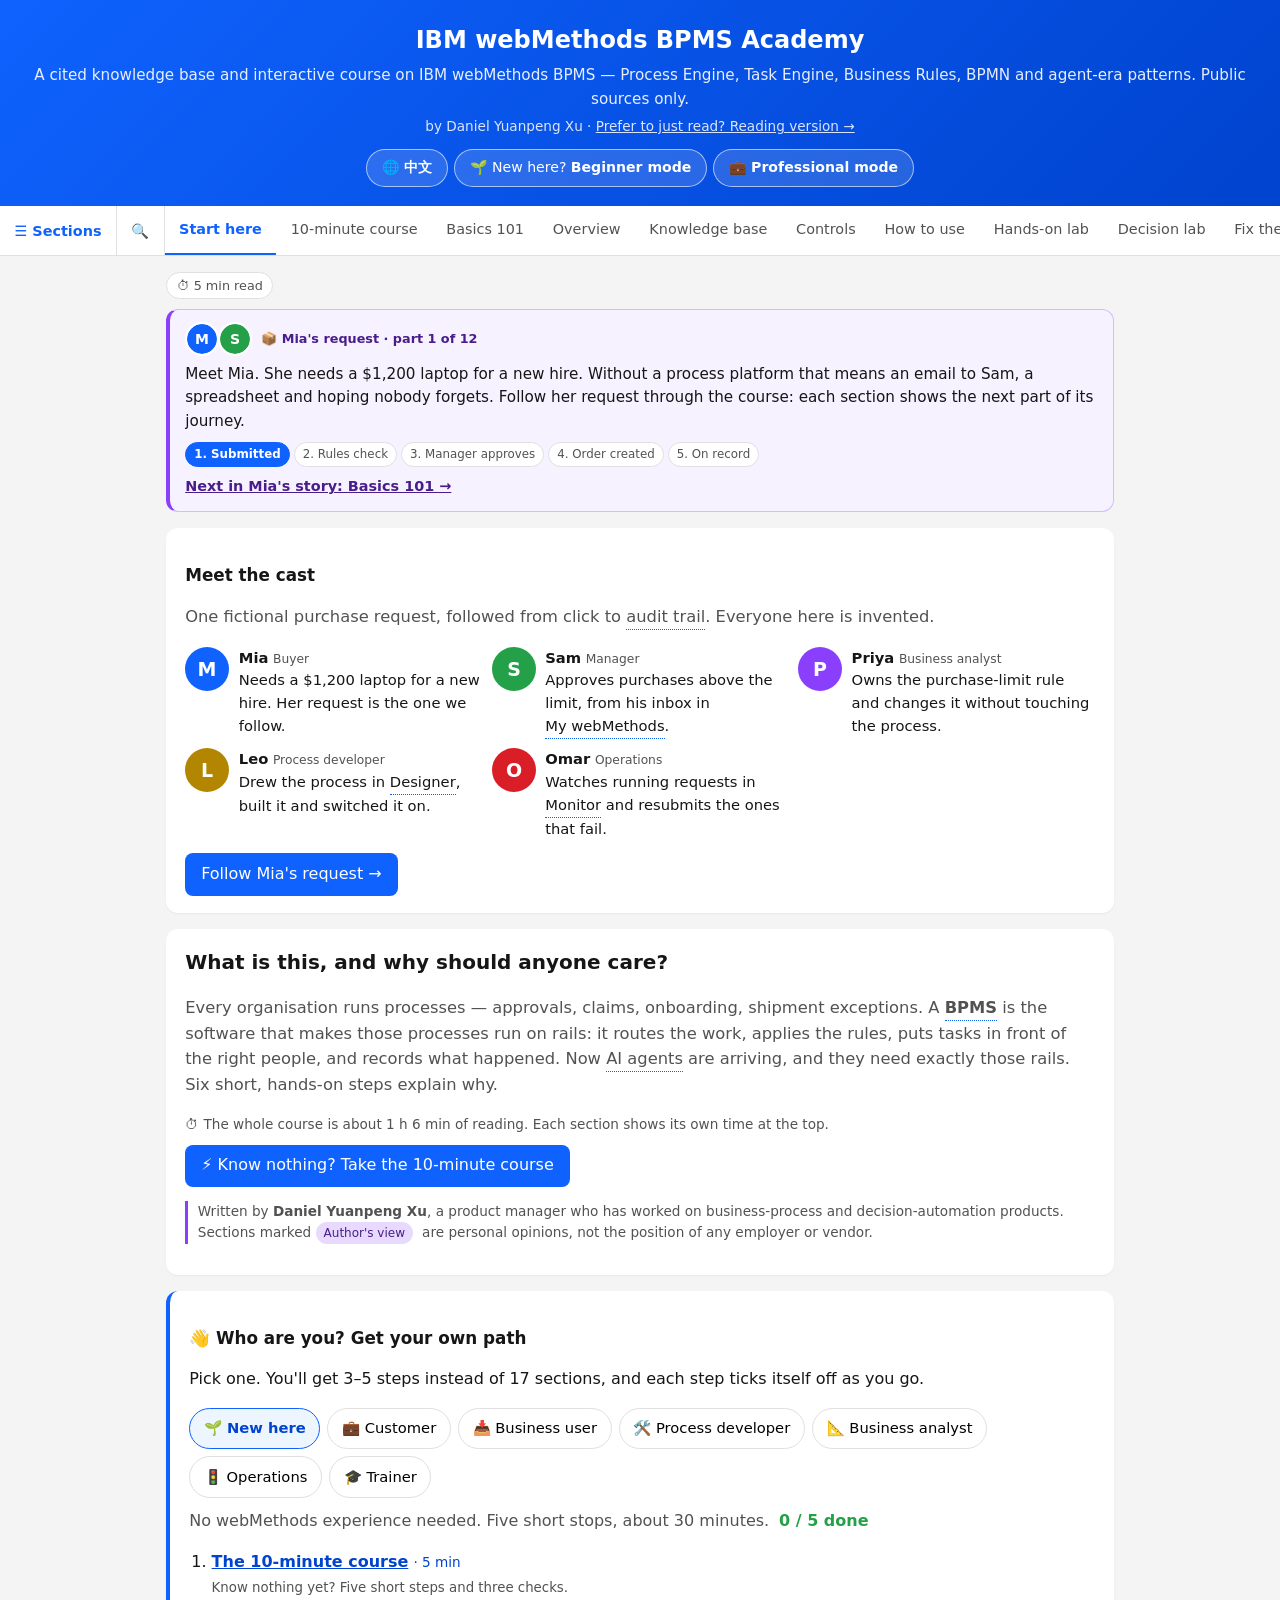
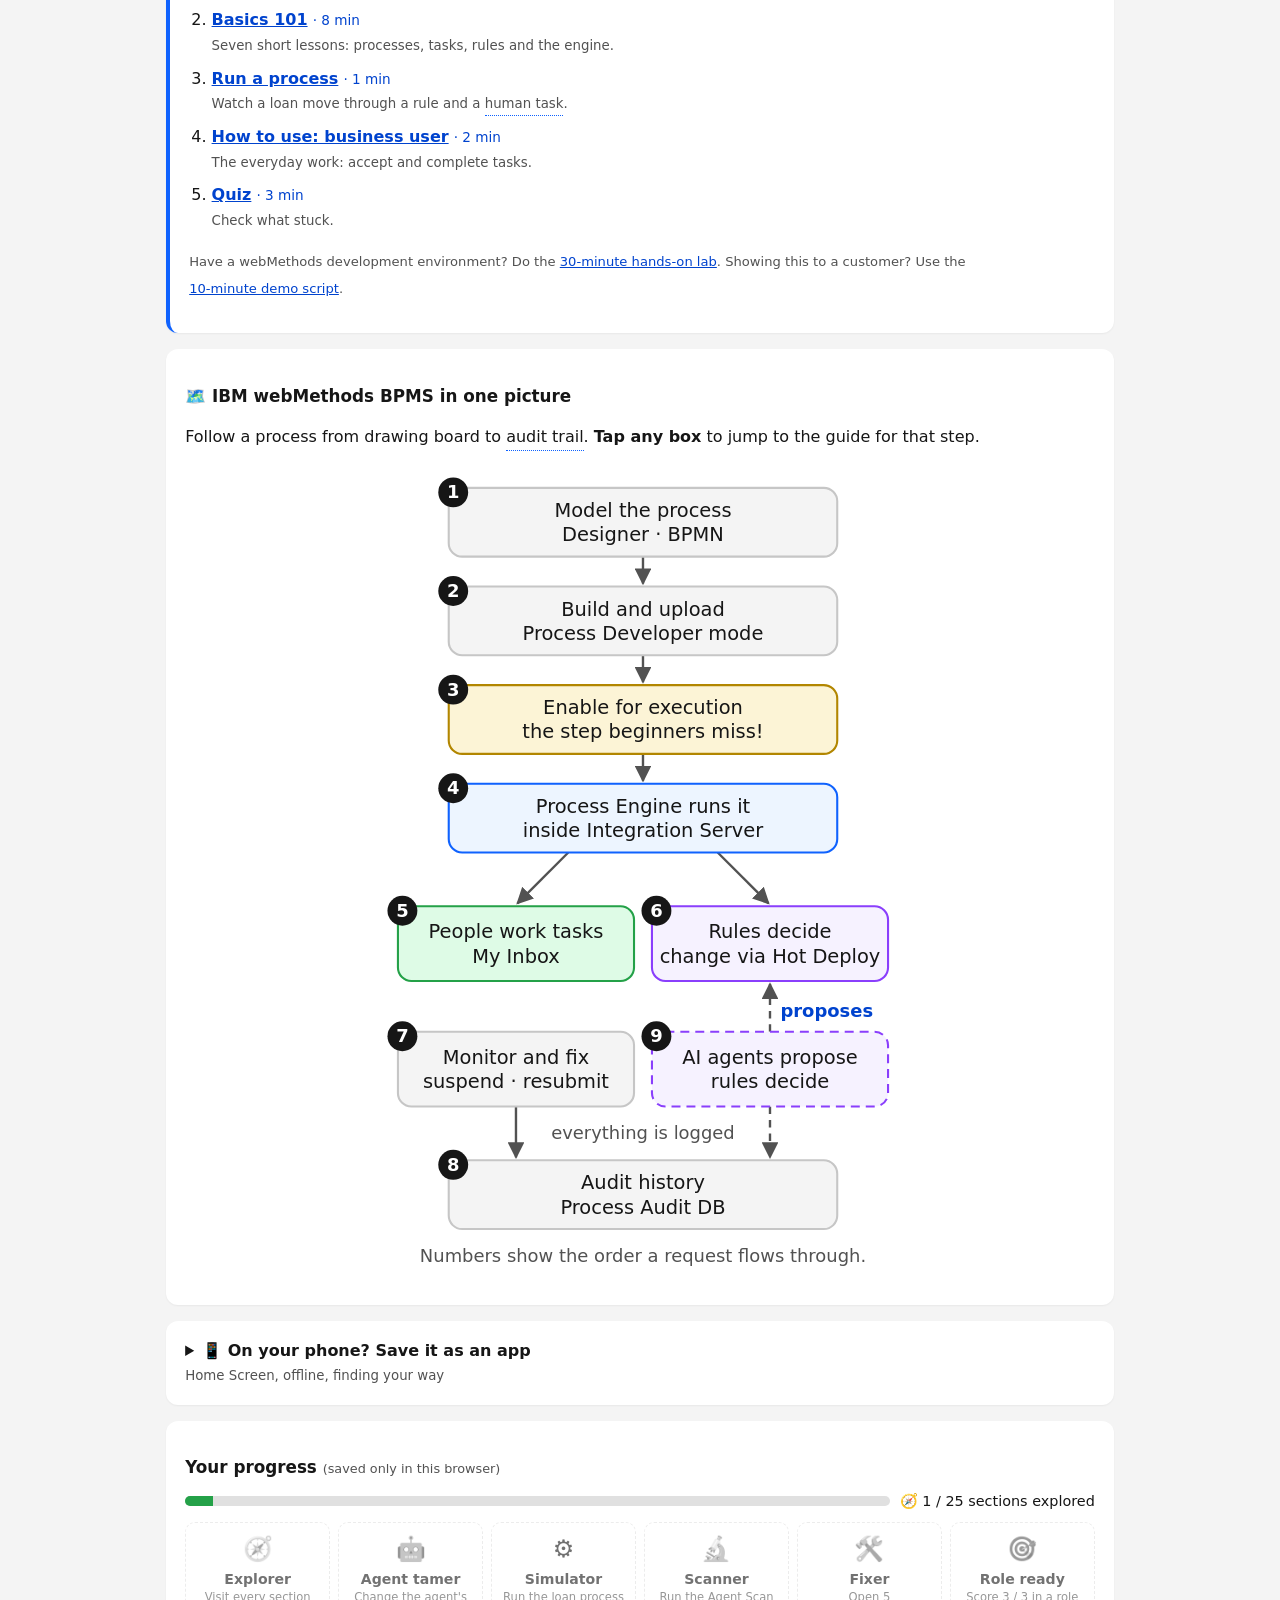
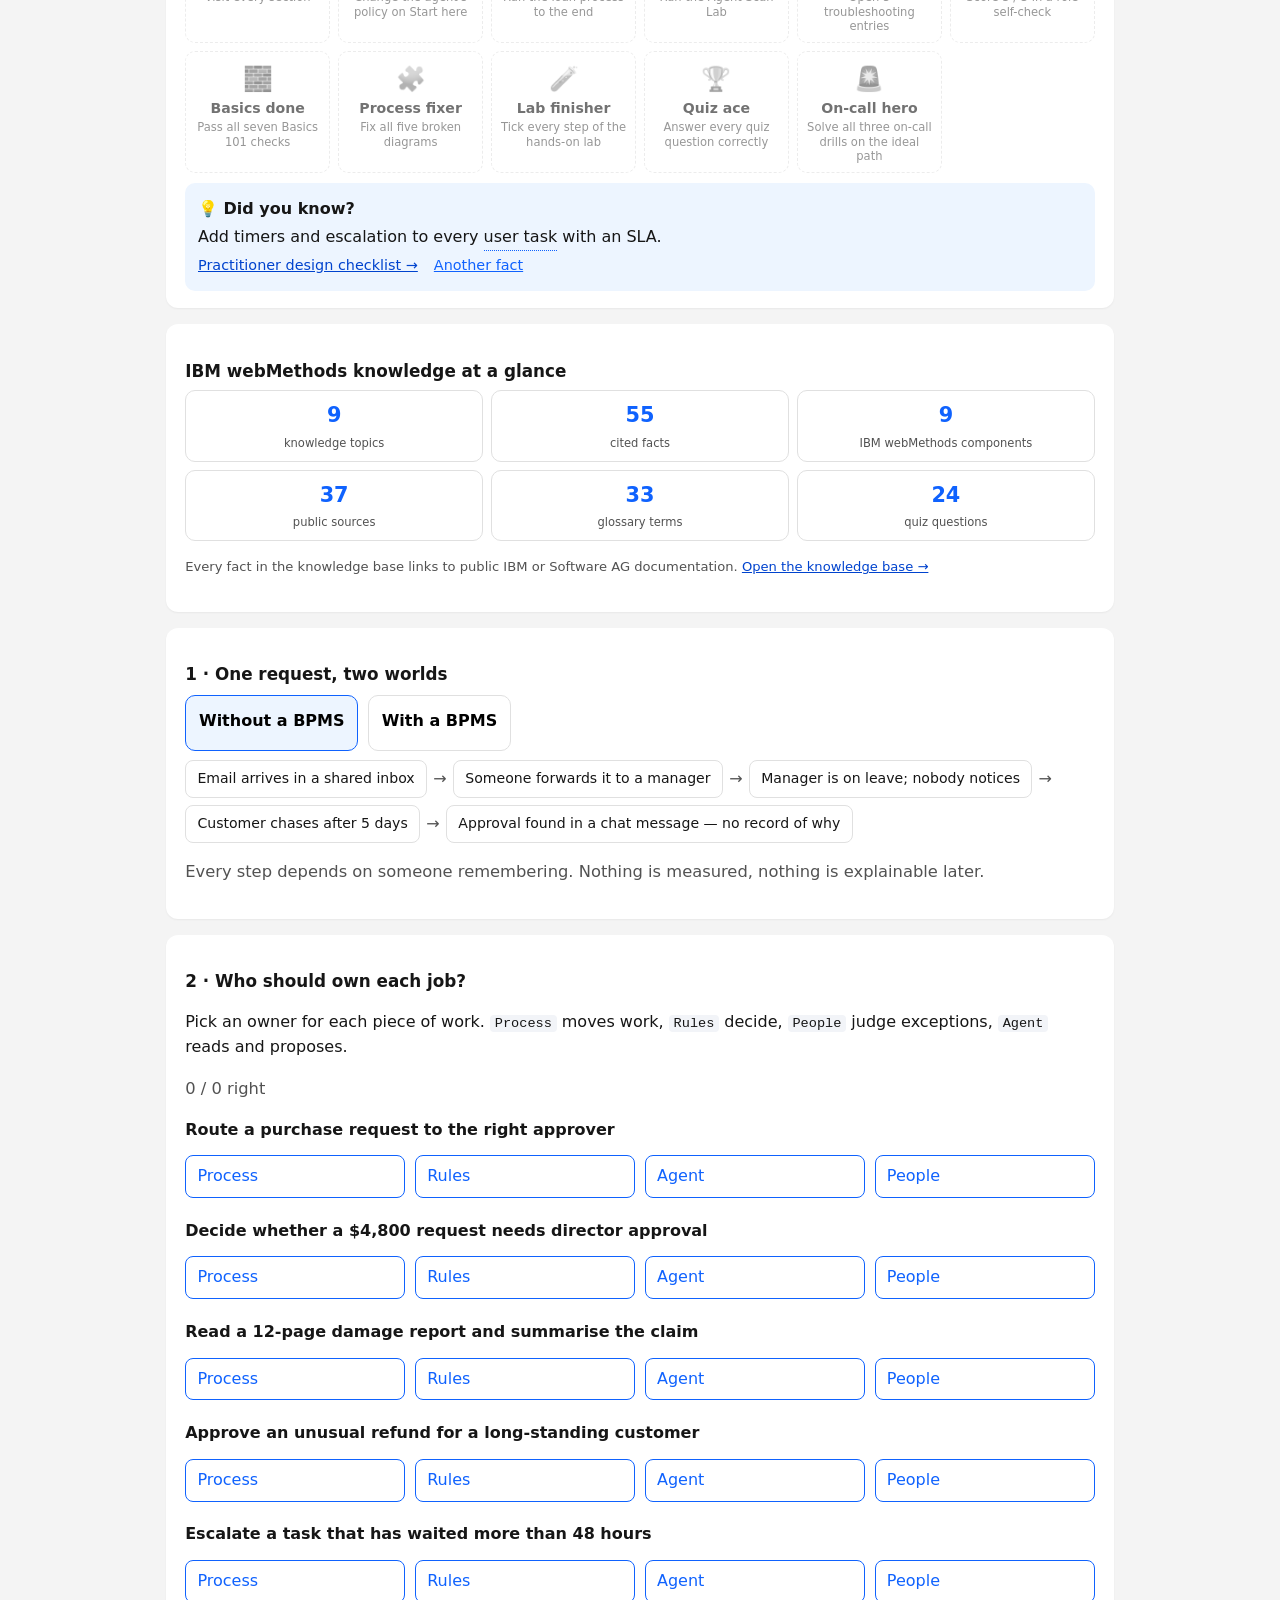
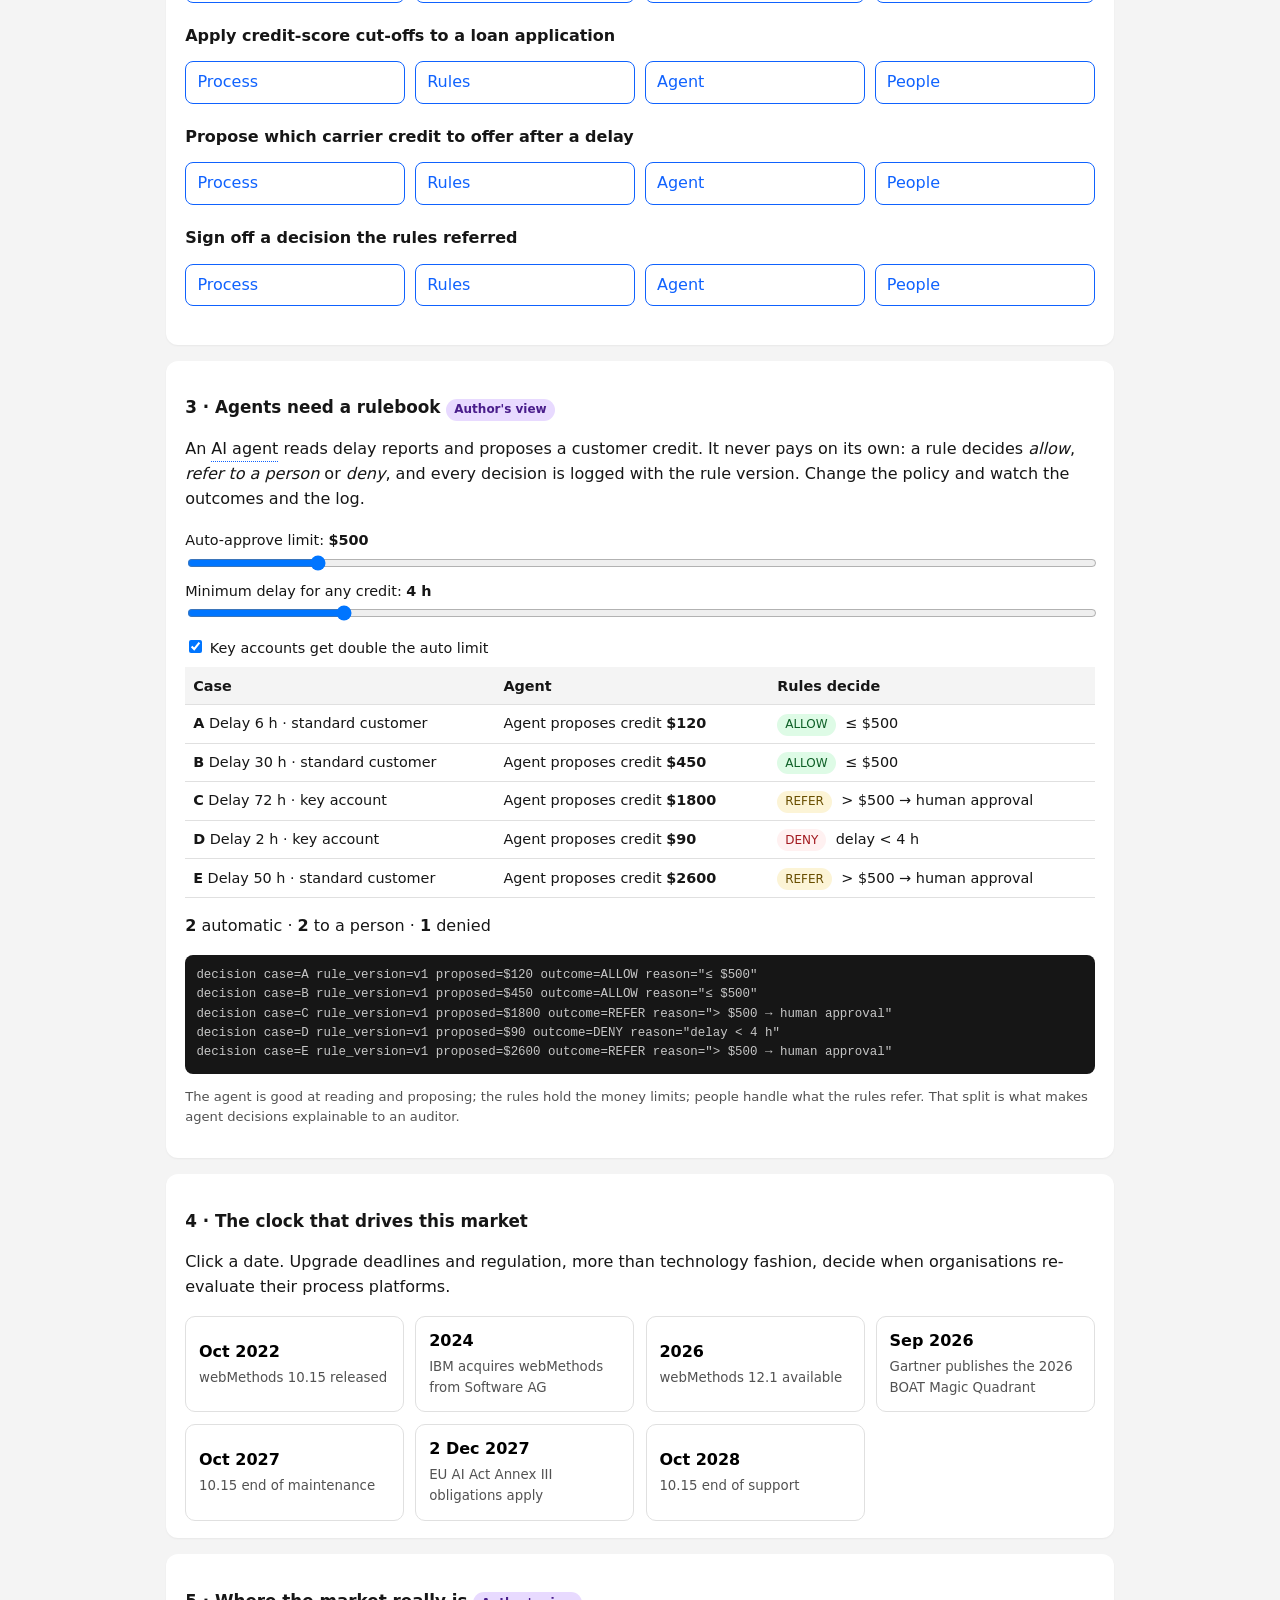
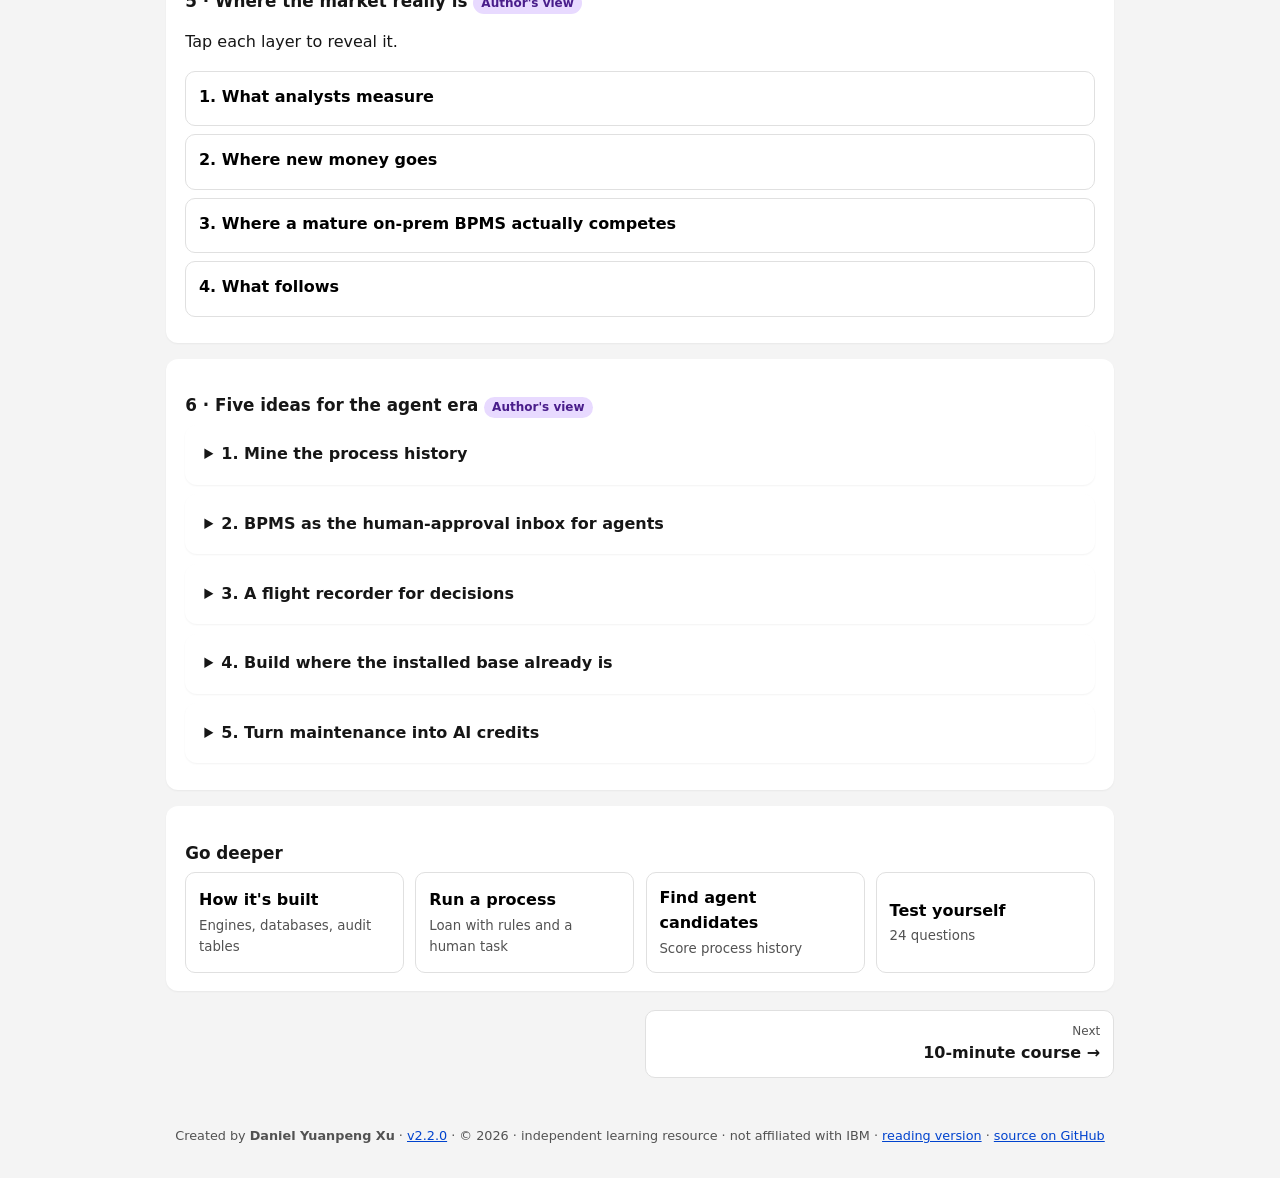
==== index.html @ 6704565c "Add site search in English and Chinese (#77) A search button next to the sections menu (or the / key" ====
<!DOCTYPE html>
<html lang="en">
<head>
<meta charset="UTF-8">
<meta name="viewport" content="width=device-width, initial-scale=1.0, viewport-fit=cover">
<meta name="theme-color" content="#0f62fe">
<link rel="manifest" href="manifest.webmanifest">
<link rel="apple-touch-icon" href="assets/icons/apple-touch-icon.png">
<meta name="apple-mobile-web-app-title" content="BPMS Academy">
<meta name="mobile-web-app-capable" content="yes">
<meta name="apple-mobile-web-app-status-bar-style" content="default">
<title>IBM webMethods BPMS Academy — interactive course</title>
<meta name="author" content="Daniel Yuanpeng Xu">
<meta name="description" content="IBM webMethods BPMS Academy by Daniel Yuanpeng Xu — independent interactive course and cited knowledge base on IBM webMethods BPMS (Process Engine, Task Engine, Business Rules): architecture, BPMN, decision automation patterns, agent-era patterns, and market context from public sources.">
<link rel="icon" href="data:image/svg+xml,%3Csvg xmlns='http://www.w3.org/2000/svg' viewBox='0 0 32 32'%3E%3Crect width='32' height='32' rx='6' fill='%230f62fe'/%3E%3Cpath d='M7 16h6l3-6 3 12 3-6h3' stroke='white' stroke-width='2.5' fill='none'/%3E%3C/svg%3E">
<link rel="stylesheet" href="css/styles.css">
</head>
<body>
<header>
  <h1 data-i18n="h1">IBM webMethods BPMS Academy</h1>
  <p data-i18n="tagline">A cited knowledge base and interactive course on IBM webMethods BPMS — Process Engine, Task Engine, Business Rules, BPMN and agent-era patterns. Public sources only.</p>
  <p style="font-size:.85rem;opacity:.85" data-i18n="byread">by Daniel Yuanpeng Xu · <a href="read.html" style="color:#fff">Prefer to just read? Reading version →</a></p>
</header>
<nav aria-label="Sections">
  <button data-section="start">Start here</button>
  <button data-section="crash">10-minute course</button>
  <button data-section="basics">Basics 101</button>
  <button data-section="overview">Overview</button>
  <button data-section="knowledge">Knowledge base</button>
  <button data-section="controls">Controls</button>
  <button data-section="howto">How to use</button>
  <button data-section="lab">Hands-on lab</button>
  <button data-section="decisions">Decision lab</button>
  <button data-section="puzzles">Fix the diagram</button>
  <button data-section="swipe">Swipe sort</button>
  <button data-section="trouble">Troubleshooting</button>
  <button data-section="drills">On-call drills</button>
  <button data-section="teach">Teach a class</button>
  <button data-section="lifecycle">Lifecycle</button>
  <button data-section="architecture">Architecture</button>
  <button data-section="bpmn">BPMN</button>
  <button data-section="patterns">Patterns</button>
  <button data-section="cases">Cases</button>
  <button data-section="simulator">Simulator</button>
  <button data-section="scan">Agent Scan Lab</button>
  <button data-section="market">Market</button>
  <button data-section="glossary">Glossary</button>
  <button data-section="quiz">Quiz</button>
  <button data-section="review">Review book</button>
</nav>
<main>
  <section id="start" class="section">
    <div class="card">
      <h2 data-i18n="s.h2">What is this, and why should anyone care?</h2>
      <p class="lead" data-i18n="s.lead">Every organisation runs processes — approvals, claims, onboarding, shipment exceptions. A <strong>BPMS</strong> is the software that makes those processes run on rails: it routes the work, applies the rules, puts tasks in front of the right people, and records what happened. Now AI agents are arriving, and they need exactly those rails. Six short, hands-on steps explain why.</p>
      <p class="cc-cta"><a class="btn" href="#crash" data-i18n="s.cta">⚡ Know nothing? Take the 10-minute course</a></p>
      <p class="byline" data-i18n="s.byline">Written by <strong>Daniel Yuanpeng Xu</strong>, a product manager who has worked on business-process and decision-automation products. Sections marked <span class="pill">Author's view</span> are personal opinions, not the position of any employer or vendor.</p>
    </div>

    <div class="card rv-home" id="review-home" hidden></div>

    <div class="card beginner" id="path-card">
      <h3 data-i18n="p.h3">👋 Who are you? Get your own path</h3>
      <p data-i18n="p.p">Pick one. You'll get 3–5 steps instead of 17 sections, and each step ticks itself off as you go.</p>
      <div class="role-chips" id="role-chips" role="radiogroup" aria-label="Choose your role" data-i18n-attr="aria-label:p.aria"></div>
      <p class="path-intro" id="path-intro"></p>
      <ol class="path" id="beginner-path"></ol>
      <p class="sources" data-i18n="p.src">Have a webMethods development environment? Do the <a href="#lab">30-minute hands-on lab</a>. Showing this to a customer? Use the <a href="#howto" data-demo="1">10-minute demo script</a>.</p>
    </div>

    <div class="card" id="map-card">
      <h3 data-i18n="m.h3">🗺️ IBM webMethods BPMS in one picture</h3>
      <p data-i18n="m.p">Follow a process from drawing board to audit trail. <strong>Tap any box</strong> to jump to the guide for that step.</p>
      <div id="bpms-map"></div>
    </div>

    <details class="card phone" id="phone-guide">
      <summary data-i18n="ph.sum"><strong>📱 On your phone? Save it as an app</strong> <small>Home Screen, offline, finding your way</small></summary>
      <div id="phone-guide-body"></div>
      <div class="qr-box"><img src="assets/qr-site.png" alt="QR code linking to xudaniel.github.io/webmethods-bpms-academy" width="132" height="132"><p data-i18n="ph.qr">On a laptop? Scan this with your phone camera to open the academy there.</p></div>
    </details>

    <div class="card">
      <h3 data-i18n="kb.h3">IBM webMethods knowledge at a glance</h3>
      <div class="grid" id="kb-counter"></div>
      <p class="sources" data-i18n="kb.src">Every fact in the knowledge base links to public IBM or Software AG documentation. <a href="#knowledge">Open the knowledge base →</a></p>
    </div>

    <div class="card">
      <h3 data-i18n="e1.h3">1 · One request, two worlds</h3>
      <div class="row" id="ex-toggle"><button class="tile" data-mode="without" data-i18n="e1.wo"><strong>Without a BPMS</strong></button><button class="tile" data-mode="with" data-i18n="e1.w"><strong>With a BPMS</strong></button></div>
      <div id="ex-story"></div>
    </div>

    <div class="card">
      <h3 data-i18n="e2.h3">2 · Who should own each job?</h3>
      <p data-i18n="e2.p">Pick an owner for each piece of work. <span class="mono">Process</span> moves work, <span class="mono">Rules</span> decide, <span class="mono">People</span> judge exceptions, <span class="mono">Agent</span> reads and proposes.</p>
      <p id="ex-sort-score" class="lead" data-i18n="e2.score">0 / 0 right</p>
      <div id="ex-sort"></div>
    </div>

    <div class="card">
      <h3 data-i18n="e3.h3">3 · Agents need a rulebook <span class="pill">Author's view</span></h3>
      <p data-i18n="e3.p">An AI agent reads delay reports and proposes a customer credit. It never pays on its own: a rule decides <em>allow</em>, <em>refer to a person</em> or <em>deny</em>, and every decision is logged with the rule version. Change the policy and watch the outcomes and the log.</p>
      <label><span data-i18n="e3.lim">Auto-approve limit:</span> <strong id="ex-limit-v"></strong><input type="range" id="ex-limit" min="100" max="3000" step="50" value="500"></label>
      <label><span data-i18n="e3.min">Minimum delay for any credit:</span> <strong id="ex-mindelay-v"></strong><input type="range" id="ex-mindelay" min="0" max="24" step="1" value="4"></label>
      <div class="row"><label><input type="checkbox" id="ex-key" checked> <span data-i18n="e3.key">Key accounts get double the auto limit</span></label></div>
      <div id="ex-guard"></div>
      <div class="log" id="ex-guard-log"></div>
      <p class="sources" data-i18n="e3.src">The agent is good at reading and proposing; the rules hold the money limits; people handle what the rules refer. That split is what makes agent decisions explainable to an auditor.</p>
    </div>

    <div class="card">
      <h3 data-i18n="e4.h3">4 · The clock that drives this market</h3>
      <p data-i18n="e4.p">Click a date. Upgrade deadlines and regulation, more than technology fashion, decide when organisations re-evaluate their process platforms.</p>
      <div class="grid" id="ex-timeline"></div><div id="ex-timeline-detail"></div>
    </div>

    <div class="card">
      <h3 data-i18n="e5.h3">5 · Where the market really is <span class="pill">Author's view</span></h3>
      <p data-i18n="e5.p">Tap each layer to reveal it.</p>
      <div id="ex-market"></div>
    </div>

    <div class="card">
      <h3 data-i18n="e6.h3">6 · Five ideas for the agent era <span class="pill">Author's view</span></h3>
      <div id="ex-ideas"></div>
    </div>

    <div class="card">
      <h3 data-i18n="gd.h3">Go deeper</h3>
      <div class="grid">
        <button class="tile" onclick="location.hash='architecture'"><strong data-i18n="gd.a">How it's built</strong><small data-i18n="gd.as">Engines, databases, audit tables</small></button>
        <button class="tile" onclick="location.hash='simulator'"><strong data-i18n="gd.b">Run a process</strong><small data-i18n="gd.bs">Loan with rules and a human task</small></button>
        <button class="tile" onclick="location.hash='scan'"><strong data-i18n="gd.c">Find agent candidates</strong><small data-i18n="gd.cs">Score process history</small></button>
        <button class="tile" onclick="location.hash='quiz'"><strong data-i18n="gd.d">Test yourself</strong><small id="quiz-count-tile">Quiz</small></button>
      </div>
    </div>
  </section>

  <section id="crash" class="section">
    <div class="card">
      <h2 data-i18n="c.h2">10-minute course: IBM webMethods BPMS from zero</h2>
      <p class="lead" data-i18n="c.lead">No experience needed. Five 2-minute steps, one picture each, then three quick questions. Read one, tap <strong>Next</strong>.</p>
      <div class="lab-progress"><div class="bar"><span id="crash-bar"></span></div><span id="crash-left"></span></div>
    </div>
    <div class="card" id="crash-body"></div>
    <div class="cc-nav" id="crash-nav" data-i="0"><button type="button" class="cc-back" data-i18n="c.back">← Back</button><button type="button" class="cc-next btn">Next →</button></div>
  </section>

  <section id="basics" class="section">
    <div class="card">
      <h2 data-i18n="b.h2">Basics 101: the ideas behind every process platform</h2>
      <p class="lead" id="basics-intro"></p>
      <div class="lab-progress"><div class="bar"><span id="basics-bar"></span></div><span id="basics-count"></span> <button class="link" id="basics-reset" type="button" data-i18n="b.reset">Reset</button></div>
    </div>
    <div id="basics-lessons"></div>
    <div class="card" id="basics-done" hidden><h3 data-i18n="b.done">🎉 You know the basics</h3><p data-i18n="b.donep">Next, pick a path: <a href="#lab">build your first process in the hands-on lab</a>, <a href="#decisions">play with a decision table</a>, or <a href="#start">choose your role on Start here</a>.</p></div>
  </section>

  <section id="overview" class="section">
    <div class="card">
      <h2 data-i18n="ov.h2">What is a BPMS?</h2>
      <p class="lead" data-i18n="ov.lead">A Business Process Management Suite turns a process drawn in BPMN into running, observable automation: systems are called automatically, people get tasks in an inbox, decisions come from rules, and every step leaves an audit trail.</p>
      <p data-i18n="ov.p">IBM webMethods BPMS (part of IBM since the 2024 acquisition of webMethods from Software AG) combines <strong>Designer</strong>, the <strong>Process Engine</strong> inside Integration Server, the <strong>Task Engine</strong> on My webMethods Server, <strong>Business Rules</strong>, and <strong>Monitor/Optimize</strong>. It is commonly paired with <strong>IBM ODM</strong> for governed decisions.</p>
    </div>
    <div class="card">
      <h3 data-i18n="ov.glance">IBM webMethods at a glance</h3>
      <p data-i18n="ov.glanceP">BPMS is one part of the IBM webMethods integration family. These are the pieces you meet in a BPMS project.</p>
      <div class="table-wrap"><table id="kb-family"></table></div>
      <p class="sources" id="kb-family-src"></p>
    </div>
    <div class="card">
      <h3 data-i18n="ov.one">The one idea to remember</h3>
      <p data-i18n="ov.oneP"><strong>The process owns orchestration; rules own judgment; people own exceptions.</strong> In the agent era a fourth role appears: <strong>agents propose</strong> — reading documents, drafting actions — while rules and people stay accountable.</p>
    </div>
    <div class="card">
      <h3 data-i18n="ov.how">How to use this site</h3>
      <div class="grid">
        <button class="tile" onclick="location.hash='architecture'" data-i18n="ov.t1"><strong>Learn the parts</strong><small>Architecture, lifecycle, BPMN</small></button>
        <button class="tile" onclick="location.hash='simulator'" data-i18n="ov.t2"><strong>Run a process</strong><small>Step a loan through rules and a human task</small></button>
        <button class="tile" onclick="location.hash='scan'" data-i18n="ov.t3"><strong>Find agent candidates</strong><small>Score process history in the browser</small></button>
        <button class="tile" onclick="location.hash='market'" data-i18n="ov.t4"><strong>See the market</strong><small>Where orchestration spending goes</small></button>
      </div>
    </div>
    <p class="callout" data-i18n="ov.disc">Independent learning resource. Not an official IBM site and not affiliated with or endorsed by IBM. Product names are trademarks of their owners. All facts come from public sources listed under Market and in the README; no customer or internal data is used.</p>
  </section>

  <section id="knowledge" class="section">
    <div class="card">
      <h2 data-i18n="kb.h2">IBM webMethods BPMS knowledge base</h2>
      <p class="lead" data-i18n="kb.lead">What practitioners need to know about how IBM webMethods BPMS actually behaves: releases, the Process Engine and its quality-of-service settings, execution history, the Task Engine, Business Rules, and a design checklist. Every topic cites public documentation.</p>
      <div class="row" id="kb-tabs"></div>
    </div>
    <div id="kb-topics"></div>
  </section>

  <section id="controls" class="section">
    <div class="card"><h2 data-i18n="ct.h2">Controls for regulated industries</h2>
      <p class="lead" data-i18n="ct.lead">What banks and insurers are asked to show, and how IBM webMethods BPMS and Business Rules can provide it: seven common controls, the frameworks that ask for them, and the evidence an auditor would see.</p>
      <p><a class="btn" href="brief.html#banking" data-i18n="ct.b1">Executive brief: banking</a> <a class="btn secondary" href="brief.html#insurance" data-i18n="ct.b2">Executive brief: insurance</a></p>
      <div id="ctl-body"></div></div>
  </section>

  <section id="howto" class="section">
    <div class="card">
      <h2 data-i18n="ht.h2">How to use IBM webMethods BPMS</h2>
      <p class="lead" data-i18n="ht.lead">Step-by-step guides for the people who work with the product every day. Pick your role. Each guide ends with how to check it worked and links to the official documentation.</p>
      <div class="row" id="howto-tabs"></div>
      <p class="sources" data-i18n="ht.src">Menu paths follow public Software AG / IBM documentation; labels can differ slightly by version.</p>
    </div>
    <div id="howto-body"></div>
  </section>

  <section id="lab" class="section">
    <div class="card">
      <h2><span data-i18n="lab.h2">Hands-on lab: </span><span id="lab-title"></span></h2>
      <p class="lead" id="lab-scenario"></p>
      <ol class="lab-flow" id="lab-flow"></ol>
      <div class="lab-progress"><div class="bar"><span id="lab-bar"></span></div><span id="lab-count"></span> <button class="link" id="lab-reset" type="button" data-i18n="lab.reset">Reset</button></div>
      <h3 data-i18n="lab.before">Before you start</h3>
      <ul id="lab-prereqs"></ul>
      <p class="sources" data-i18n="lab.src">Use a development environment, never production. Menu labels follow public Software AG / IBM documentation and can differ slightly by version. Your progress is saved only in this browser.</p>
    </div>
    <div id="lab-stages"></div>
    <div class="card"><h3 data-i18n="lab.stuck">Stuck? Common pitfalls</h3><div class="table-wrap"><table id="lab-pitfalls"></table></div></div>
    <div class="card"><h3 data-i18n="lab.noenv">No environment? Practise here</h3><ul id="lab-practice"></ul><p class="callout"><strong data-i18n="lab.lvl">Level up:</strong> <span id="lab-levelup"></span></p></div>
  </section>

  <section id="decisions" class="section">
    <div class="card"><h2 data-i18n="dl.h2">Decision lab: rules you can change</h2>
      <p class="lead" data-i18n="dl.lead">A rule task asks a question and the rules answer it. Change the thresholds below, test an application, then compare changing a rule with changing the process.</p></div>
    <div class="card" id="decision-table-lab"></div>
    <div class="card" id="agility-compare"></div>
    <div class="card" id="rules-pitfalls"></div>
  </section>

  <section id="puzzles" class="section">
    <div class="card"><h2 data-i18n="pz.h2">Fix the diagram: five broken processes</h2>
      <p class="lead" data-i18n="pz.lead">Each level has one thing wrong. Tap a piece to put it in the dashed slot, press ▶ Run and watch the token. If it gets stuck, you will see why. No installation needed.</p>
      <div class="pz-chips" id="pz-chips" role="group" aria-label="Levels" data-i18n-attr="aria-label:pz.aria"></div>
      <div class="lab-progress"><div class="bar"><span id="pz-bar"></span></div><span id="pz-count"></span> <button class="link" id="pz-reset" type="button" data-i18n="pz.reset">Reset</button></div>
    </div>
    <div id="pz-levels"></div>
  </section>

  <section id="swipe" class="section">
    <div class="card"><h2 data-i18n="sw.h2">Swipe sort: rule, agent or keep human?</h2>
      <p class="lead" data-i18n="sw.lead">Agents propose, rules decide, people handle the edge cases. Judge 20 steps in 60 seconds: swipe left for a rule, right for an agent, up to keep a person on it. Every answer is explained by the thresholds the Agent Scan Lab uses.</p>
      <div id="swipe-game"></div></div>
  </section>
  <section id="trouble" class="section">
    <div class="card">
      <h2 data-i18n="tr.h2">Troubleshooting</h2>
      <p class="lead" data-i18n="tr.lead">Something not working? Find the symptom, check the likely causes, then apply the fix. Every entry links to the official documentation.</p>
      <input type="search" id="tr-search" placeholder="Search symptoms, e.g. 'inbox', 'Hot Deploy', 'resubmit'" aria-label="Search troubleshooting" data-i18n-attr="placeholder:tr.ph;aria-label:tr.aria">
      <div class="row" id="tr-areas"></div>
      <p class="sources" id="tr-count"></p>
    </div>
    <div id="tr-list"></div>
  </section>

  <section id="drills" class="section">
    <div class="card"><h2 data-i18n="dr.h2">On-call drills</h2>
      <p class="lead" data-i18n="dr.lead">Three short incidents with a clock that keeps running. Pick what to check: a good check moves you on, a wrong one costs minutes and tells you why. Each drill ends with a debrief that cites the documentation behind every step.</p>
      <div id="drills-body"></div></div>
  </section>
  <section id="teach" class="section">
    <div class="card">
      <h2 data-i18n="te.h2">Teach a class <span class="pill">Author's view</span></h2>
      <p class="lead" id="teach-title"></p>
      <p id="teach-audience"></p>
      <div class="table-wrap"><table id="teach-agenda"></table></div>
    </div>
    <div class="card"><h3 data-i18n="te.print">Print before the class</h3><ul id="teach-print"></ul></div>
    <div class="card"><h3 data-i18n="te.tips">Facilitator tips</h3><ul id="teach-tips"></ul></div>
  </section>

  <section id="lifecycle" class="section">
    <div class="card"><h2 data-i18n="lc.h2">Process lifecycle</h2><p data-i18n="lc.p">Click a stage.</p><div class="grid" id="lifecycle-steps"></div><div id="lifecycle-detail"></div></div>
    <div class="card"><h3 data-i18n="lc.rel">Release lifecycle you should know</h3><div class="table-wrap"><table id="dates"></table></div>
      <p class="sources" data-i18n="lc.src">Upgrade deadlines are when customers re-evaluate platforms. Source: IBM webMethods support lifecycle page.</p></div>
  </section>

  <section id="architecture" class="section">
    <div class="card"><h2 data-i18n="ar.h2">Architecture</h2><p data-i18n="ar.p">Click a component.</p><div class="grid" id="arch-grid"></div><div id="arch-detail"></div></div>
    <div class="card"><h3 data-i18n="ar.tables">Process Audit tables (where history lives)</h3><div class="table-wrap"><table><tr><th data-i18n="ar.table">Table</th><th data-i18n="ar.holds">What it holds</th></tr><tbody id="audit-tables"></tbody></table></div>
      <p class="sources" data-i18n="ar.src">What gets written depends on the logging level set per process. Human-task history in 10.15 comes from the Task Engine audit, not these tables, unless task logging is switched on.</p></div>
  </section>

  <section id="bpmn" class="section"><div class="card"><h2 data-i18n="bp.h2">BPMN essentials</h2><div id="bpmn-groups"></div></div></section>

  <section id="patterns" class="section">
    <div class="card"><h2 data-i18n="pa.h2">Patterns</h2>
      <div class="row"><label for="pattern-filter" data-i18n="pa.show">Show</label>
        <select id="pattern-filter"><option value="all" data-i18n="pa.all">All patterns</option><option value="classic" data-i18n="pa.classic">Classic</option><option value="agent era" data-i18n="pa.agent">Agent era</option></select></div></div>
    <div id="pattern-list"></div>
  </section>

  <section id="cases" class="section"><div class="card"><h2 data-i18n="ca.h2">Worked cases</h2><p data-i18n="ca.p">Each case shows the flow and the design lesson.</p></div><div id="case-list"></div></section>

  <section id="simulator" class="section">
    <div class="card"><h2 data-i18n="si.h2">Loan process simulator</h2>
      <p data-i18n="si.p">Set the application, start an instance and step through it. The rule task decides <em>approve</em>, <em>decline</em> or <em>refer</em>; only referrals go to a person. The log shows the kind of rows the Process Audit database would hold.</p>
      <div class="row">
        <label><span data-i18n="si.amt">Loan amount</span> <input type="number" id="sim-amount" value="40000" min="1000" step="1000"></label>
        <label><span data-i18n="si.score">Credit score</span> <input type="number" id="sim-score" value="690" min="300" max="850"></label>
        <label><span data-i18n="si.inc">Annual income</span> <input type="number" id="sim-income" value="90000" min="1000" step="1000"></label>
      </div>
      <div class="row"><button class="btn" id="sim-start" data-i18n="si.start">Start instance</button><button class="btn secondary" id="sim-next" disabled data-i18n="si.next">Next step</button></div>
      <div class="steps" id="sim-steps"></div>
      <div class="row" id="sim-human" style="display:none"><strong data-i18n="si.task">Underwriter task in inbox:</strong>
        <button class="btn" data-v="APPROVE" data-i18n="si.ap">Approve</button><button class="btn secondary" data-v="DECLINE" data-i18n="si.de">Decline</button></div>
      <div class="log" id="sim-log"></div>
      <p class="sources" data-i18n="si.src">Rules used: score &lt; 580 → decline; score ≥ 720 and loan/income ≤ 35% → approve; otherwise refer. Illustrative only.</p>
    </div>
  </section>

  <section id="scan" class="section">
    <div class="card"><h2 data-i18n="sc.h2">Agent Scan Lab</h2>
      <p data-i18n="sc.p">Years of BPMS history show where people approve almost everything, wait long, or repeat the same decision. This lab scores each step and classifies it as an <strong>ODM rule candidate</strong>, an <strong>agent candidate</strong>, <strong>keep human</strong> or an <strong>integration fix</strong>. Everything runs in your browser; nothing is uploaded.</p>
      <div class="row"><button class="btn" id="scan-sample" data-i18n="sc.run">Run on synthetic logistics data</button>
        <label class="btn secondary" for="scan-file" data-i18n="sc.load">Load your CSV…</label><input type="file" id="scan-file" accept=".csv" style="display:none"></div>
      <details><summary data-i18n="sc.fmt">CSV format</summary>
        <p data-i18n="sc.fmt1">One row per completed step instance: <code>process, step, step_type, start_ts, end_ts, wait_min, work_min, outcome, input_key, loop_count, error</code>. <code>step_type</code> is <code>user_task</code>, <code>service</code> or <code>gateway</code>. <code>input_key</code> is a hash of the business fields that drive the decision. Typical sources: <code>PRA_PROCESS_STEP</code> and <code>PRA_STEP_LOGGED_FIELD</code> for steps, the Task Engine audit for user tasks. Use anonymised exports only.</p>
        <p data-i18n="sc.fmt2">Rules: determinism ≥ 80% → rule candidate; ≥ 90% one outcome and ≤ 15 min work → agent (rubber-stamp); wait ≥ 24 h and ≥ 70% one outcome → agent (triage + human approve); service error ≥ 5% → integration fix.</p>
      </details>
      <div id="scan-out"></div>
      <p class="sources" data-i18n="sc.src">Synthetic data is generated to contain these patterns, so the sample result only shows how the method works.</p>
    </div>
  </section>

  <section id="market" class="section">
    <div class="card"><h2 data-i18n="mk.h2">Where the market is going</h2>
      <h3 data-i18n="mk.dis">Analyst sizes disagree</h3>
      <div class="table-wrap"><table><tr><th data-i18n="mk.firm">Firm</th><th data-i18n="mk.size">BPM market</th><th data-i18n="mk.out">Outlook</th></tr><tbody id="market-sizing"></tbody></table></div>
      <h3 data-i18n="mk.sig">Signals (2026)</h3><ul id="market-signals"></ul>
      <h3 data-i18n="mk.take">Takeaways</h3><ul id="market-takeaways"></ul>
    </div>
    <div class="card"><h3 data-i18n="mk.src">Sources</h3><ol class="sources" id="source-list"></ol></div>
  </section>

  <section id="glossary" class="section">
    <div class="card"><h2 data-i18n="gl.h2">Glossary</h2><input type="text" id="glossary-search" placeholder="Search terms…" data-i18n-attr="placeholder:gl.ph" style="width:100%;margin-bottom:.6rem">
      <div class="table-wrap"><table id="glossary-list"></table></div></div>
  </section>

  <section id="quiz" class="section">
    <div class="card"><h2 data-i18n="qz.h2">Knowledge check</h2><p id="quiz-score" data-i18n="qz.score">Score: 0 / 0</p><div id="quiz-list"></div></div>
  </section>
  <section id="review" class="section">
    <div class="card"><h2 data-i18n="rv.h2">📒 Review book</h2>
      <p data-i18n="rv.p">Every question you got wrong on this site comes back here: after 1 day, then after 3 days. Answer it right twice and it leaves the book. Missed again? It gets one more check after 7 days. Saved only in this browser.</p>
      <div id="review-body"></div></div>
  </section>
</main>
<footer><span data-i18n="f.by">Created by</span> <strong>Daniel Yuanpeng Xu</strong> · <a href="https://github.com/Xudaniel/webmethods-bpms-academy/releases/tag/v2.2.0" id="version">v2.2.0</a> · © 2026 · <span data-i18n="f.ind">independent learning resource · not affiliated with IBM</span> · <a href="read.html" data-i18n="f.read">reading version</a> · <a href="https://github.com/Xudaniel/webmethods-bpms-academy" data-i18n="f.src">source on GitHub</a></footer>
<script src="js/i18n.js"></script>
<script src="js/zh/core.js"></script>
<script src="js/zh/beginner.js"></script>
<script src="js/zh/guides.js"></script>
<script src="js/zh/explore.js"></script>
<script src="js/zh/labs.js"></script>
<script>I18N.page();</script>
<script src="js/content.js"></script>
<script src="js/knowledge.js"></script>
<script src="js/howto.js"></script>
<script src="js/lab.js"></script>
<script src="js/support.js"></script>
<script src="js/explainer.js"></script>
<script src="js/explainer-app.js"></script>
<script src="js/basics.js"></script>
<script src="js/crash.js"></script>
<script src="js/controls.js"></script>
<script src="js/app.js"></script>
<script src="js/decision-lab.js"></script>
<script src="js/mobile.js"></script>
<script src="js/diagrams.js"></script>
<script src="js/puzzles.js"></script>
<script src="js/swipe.js"></script>
<script src="js/timemachine.js"></script>
<script src="js/drills.js"></script>
<script src="js/review.js"></script>
<script src="js/search.js"></script>
<script src="js/fun.js"></script>
<script src="js/path.js"></script>
<script src="js/story.js"></script>
<script src="js/words.js"></script>
<script src="js/pro.js"></script>
</body>
</html>
---- css/styles.css ----
:root {
  --primary: #0f62fe; --primary-dark: #0043ce; --primary-light: #edf5ff;
  --bg: #f4f4f4; --card: #ffffff; --text: #161616; --muted: #525252;
  --border: #e0e0e0; --success: #24a148; --warn: #f1c21b; --danger: #da1e28; --accent: #8a3ffc;
  --radius: 12px;
}
* { box-sizing: border-box; }
body { font-family: "IBM Plex Sans", system-ui, -apple-system, "Segoe UI", sans-serif; margin: 0; background: var(--bg); color: var(--text); line-height: 1.55; }
a { color: var(--primary-dark); }
header { background: linear-gradient(135deg, #0f62fe, #0043ce); color: #fff; padding: 1.4rem 1rem 1.2rem; text-align: center; }
header h1 { margin: 0; font-size: 1.5rem; }
header p { margin: .3rem 0 0; opacity: .9; font-size: .95rem; }
nav { background: #fff; display: flex; overflow-x: auto; position: sticky; top: 0; z-index: 5; border-bottom: 1px solid var(--border); scrollbar-width: thin; }
nav button { flex: 0 0 auto; padding: .75rem .9rem; border: none; background: none; font: inherit; font-size: .9rem; color: var(--muted); cursor: pointer; border-bottom: 3px solid transparent; }
nav button.active { color: var(--primary); border-bottom-color: var(--primary); font-weight: 600; }
main { padding: 1rem; max-width: 980px; margin: 0 auto; }
.section { display: none; }
.section.active { display: block; }
.card { background: var(--card); border-radius: var(--radius); padding: 1.1rem 1.2rem; margin-bottom: 1rem; box-shadow: 0 1px 2px rgba(0,0,0,.05); }
.card h2 { margin-top: 0; font-size: 1.25rem; }
.card h3 { font-size: 1.05rem; margin: 1rem 0 .4rem; }
.lead { font-size: 1.02rem; color: var(--muted); }
.grid { display: grid; gap: .7rem; grid-template-columns: repeat(auto-fill, minmax(210px, 1fr)); }
.tile { border: 1px solid var(--border); border-radius: 10px; padding: .8rem; background: #fff; cursor: pointer; text-align: left; font: inherit; }
.tile:hover, .tile.selected { border-color: var(--primary); background: var(--primary-light); }
.tile strong { display: block; margin-bottom: .2rem; }
.tile small { color: var(--muted); }
.detail { margin-top: .8rem; padding: .9rem; border-left: 4px solid var(--primary); background: var(--primary-light); border-radius: 0 10px 10px 0; }
.pill { display: inline-block; font-size: .75rem; padding: .1rem .5rem; border-radius: 999px; background: #e8daff; color: #491d8b; margin-right: .3rem; }
.pill.green { background: #defbe6; color: #0e6027; }
.pill.yellow { background: #fcf4d6; color: #684e00; }
.pill.red { background: #fff1f1; color: #a2191f; }
table { width: 100%; border-collapse: collapse; font-size: .9rem; }
th, td { text-align: left; padding: .45rem .5rem; border-bottom: 1px solid var(--border); vertical-align: top; }
th { background: #f4f4f4; }
.table-wrap { overflow-x: auto; }
code, .mono { font-family: "IBM Plex Mono", ui-monospace, monospace; font-size: .85rem; background: #f2f4f8; padding: .05rem .3rem; border-radius: 4px; }
.steps { display: flex; flex-wrap: wrap; gap: .4rem; align-items: center; margin: .6rem 0; }
.step { padding: .45rem .7rem; border-radius: 8px; border: 1px solid var(--border); background: #fff; font-size: .88rem; }
.step.done { background: #defbe6; border-color: var(--success); }
.step.current { background: var(--primary-light); border-color: var(--primary); font-weight: 600; }
.arrow { color: var(--muted); }
.btn { background: var(--primary); color: #fff; border: none; border-radius: 8px; padding: .55rem 1rem; font: inherit; cursor: pointer; }
.btn.secondary { background: #fff; color: var(--primary); border: 1px solid var(--primary); }
.btn:disabled { opacity: .5; cursor: default; }
.row { display: flex; gap: .6rem; flex-wrap: wrap; align-items: center; margin: .5rem 0; }
label { font-size: .9rem; }
input[type=number], input[type=text], select { font: inherit; padding: .35rem .5rem; border: 1px solid var(--border); border-radius: 6px; }
.log { background: #161616; color: #c6c6c6; font-family: "IBM Plex Mono", ui-monospace, monospace; font-size: .78rem; padding: .7rem; border-radius: 8px; max-height: 240px; overflow: auto; white-space: pre; }
.callout { padding: .7rem .9rem; border-radius: 8px; background: #fcf4d6; border-left: 4px solid var(--warn); font-size: .9rem; }
.quiz-q { margin-bottom: 1rem; }
.quiz-q button { display: block; width: 100%; text-align: left; margin: .3rem 0; padding: .5rem .7rem; border: 1px solid var(--border); border-radius: 8px; background: #fff; font: inherit; cursor: pointer; }
.quiz-q button.correct { background: #defbe6; border-color: var(--success); }
.quiz-q button.wrong { background: #fff1f1; border-color: var(--danger); }
.explain { font-size: .88rem; color: var(--muted); margin-top: .3rem; }
.sources { font-size: .82rem; color: var(--muted); }
.sources li { margin-bottom: .2rem; }
.ex-hide { display: none; }
.tile small:not(.ex-hide) { display: block; }
input[type=range] { width: 100%; }
.byline { font-size: .85rem; color: var(--muted); border-left: 3px solid var(--accent); padding-left: .6rem; }
footer { text-align: center; font-size: .8rem; color: var(--muted); padding: 1.5rem 1rem 2rem; }
@media (max-width: 600px) { header h1 { font-size: 1.25rem; } main { padding: .7rem; } .card { padding: .9rem; } }

/* knowledge base */
.kb-stat { cursor: default; text-align: center; }
.kb-stat strong { display: block; font-size: 1.6rem; color: #0f62fe; }
.kb-facts { padding-left: 1.2rem; }
.kb-facts li { margin: .35rem 0; }
.kb-topic { scroll-margin-top: 4rem; }
#kb-counter { grid-template-columns: repeat(3, 1fr); gap: .5rem; }
#kb-counter .kb-stat { padding: .5rem .3rem; }
#kb-counter .kb-stat strong { font-size: 1.3rem; }
#kb-counter .kb-stat small { font-size: .72rem; }

/* how to use */
.beginner { border-left: 4px solid #0f62fe; }
.path li, .howto-steps > li { margin: .6rem 0; }
.howto-steps { padding-left: 1.3rem; }
.howto-steps p { margin: .25rem 0; }
.where { font-family: ui-monospace, Menlo, Consolas, monospace; font-size: .8rem; background: #f2f4f8; border-radius: 4px; padding: .2rem .45rem; display: inline-block; margin: .2rem 0; }
.done input { margin-right: .3rem; }
.done input:checked + strong { text-decoration: line-through; opacity: .6; }
.callout.ok { background: #defbe6; border-color: #24a148; }

/* hands-on lab */
.lab-flow { padding-left: 1.3rem; }
.lab-flow li { margin: .2rem 0; }
.lab-progress { display: flex; align-items: center; gap: .6rem; flex-wrap: wrap; font-size: .9rem; margin: .6rem 0; }
.lab-progress .bar { flex: 1 1 160px; height: 10px; background: #e0e0e0; border-radius: 999px; overflow: hidden; }
.lab-progress .bar span { display: block; height: 100%; width: 0; background: #24a148; transition: width .2s; }
button.link { background: none; border: 0; color: #0f62fe; text-decoration: underline; cursor: pointer; padding: 0; font: inherit; }
.done input:checked + span { text-decoration: line-through; opacity: .6; }

/* knowledge diagrams */
.kb-fig { margin: .6rem 0; }
.kb-fig img { max-width: 100%; height: auto; border: 1px solid var(--border); border-radius: 8px; }

/* troubleshooting, cheat sheets */
#tr-search { width: 100%; padding: .6rem .7rem; border: 1px solid var(--border); border-radius: 8px; font: inherit; margin: .4rem 0; box-sizing: border-box; }
.trouble h3 { margin-top: .4rem; }
table.cheat td { vertical-align: top; padding: .35rem .3rem; }
@media print {
  body.print-cheat header, body.print-cheat nav, body.print-cheat footer { display: none !important; }
  body.print-cheat main > section:not(#howto) { display: none !important; }
  body.print-cheat #howto { display: block !important; }
  body.print-cheat #howto > *:not(#howto-body), body.print-cheat #howto-body > *:not(.cheat-sheet) { display: none !important; }
  body.print-cheat .print-cheat-btn { display: none !important; }
  body.print-cheat .cheat-sheet { box-shadow: none; border: 1px solid #999; }
}

/* ---------- mobile experience (#25) ---------- */
html { -webkit-text-size-adjust: 100%; text-size-adjust: 100%; }
body { padding-left: env(safe-area-inset-left); padding-right: env(safe-area-inset-right); }
@media (prefers-reduced-motion: no-preference) { html { scroll-behavior: smooth; } }
.section { scroll-margin-top: 3.5rem; }
/* tab bar: menu button stays at the left, edge fade shows that the bar scrolls */
nav .menu-btn { position: sticky; left: 0; z-index: 1; flex: 0 0 auto; background: #fff; border: none; border-right: 1px solid var(--border); padding: .75rem .9rem; font: inherit; font-size: .9rem; font-weight: 600; color: var(--primary); cursor: pointer; }
@media (max-width: 700px) {
  /* scroll shadow on the right edge shows that the tab bar scrolls (opaque, unlike a mask) */
  nav { background:
      linear-gradient(to left, #fff 30%, rgba(255,255,255,0)) right center / 40px 100% no-repeat local,
      radial-gradient(farthest-side at 100% 50%, rgba(0,0,0,.18), rgba(0,0,0,0)) right center / 14px 100% no-repeat scroll,
      #fff; }
  footer { padding-bottom: calc(4.5rem + env(safe-area-inset-bottom)); }
  header { padding: 1rem .9rem .9rem; }
  header h1 { font-size: 1.25rem; }
  header p:not(:last-child) { display: none; }
  main { padding: .75rem; }
  .card { padding: 1rem; }
}
/* sections menu */
.menu-sheet { position: fixed; inset: 0; z-index: 50; background: rgba(22,22,22,.45); display: flex; justify-content: center; align-items: flex-end; }
.menu-sheet[hidden] { display: none; }
.menu-panel { background: #fff; width: 100%; max-width: 640px; max-height: 88vh; overflow-y: auto; border-radius: 16px 16px 0 0; padding: .8rem 1rem calc(1rem + env(safe-area-inset-bottom)); }
.menu-head { display: flex; justify-content: space-between; align-items: center; position: sticky; top: 0; background: #fff; padding: .3rem 0 .5rem; }
.menu-head button { border: none; background: var(--bg); border-radius: 999px; width: 2.4rem; height: 2.4rem; font-size: 1rem; cursor: pointer; }
.menu-group { margin: .8rem 0 .35rem; font-size: .75rem; letter-spacing: .06em; text-transform: uppercase; color: var(--muted); }
.menu-grid { display: grid; grid-template-columns: 1fr 1fr; gap: .5rem; }
.menu-item { display: block; text-align: left; border: 1px solid var(--border); border-radius: 10px; padding: .65rem .7rem; background: #fff; font: inherit; color: var(--text); text-decoration: none; cursor: pointer; min-height: 3.2rem; }
.menu-item small { display: block; color: var(--muted); font-size: .78rem; margin-top: .15rem; line-height: 1.3; }
body.menu-open { overflow: hidden; }
/* previous / next */
.prevnext { display: grid; grid-template-columns: 1fr 1fr; gap: .6rem; margin: 1.2rem 0 .5rem; }
.prevnext a { display: block; background: var(--card); border: 1px solid var(--border); border-radius: 10px; padding: .7rem .8rem; text-decoration: none; color: var(--text); min-height: 3.2rem; }
.prevnext a small { display: block; color: var(--muted); font-size: .75rem; }
.prevnext .pn-next { text-align: right; }
/* floating buttons */
.fab { position: fixed; right: calc(.9rem + env(safe-area-inset-right)); bottom: calc(.9rem + env(safe-area-inset-bottom)); z-index: 40; display: flex; gap: .4rem; opacity: 0; pointer-events: none; transition: opacity .2s; }
.fab.show { opacity: 1; pointer-events: auto; }
.fab button { border: none; border-radius: 999px; background: var(--primary); color: #fff; min-width: 2.9rem; height: 2.9rem; padding: 0 .9rem; font: inherit; font-weight: 600; box-shadow: 0 2px 8px rgba(0,0,0,.25); cursor: pointer; }
/* bigger tap targets */
.done { display: flex; gap: .55rem; align-items: flex-start; padding: .25rem 0; cursor: pointer; }
.done input { width: 1.35rem; height: 1.35rem; flex: 0 0 auto; margin: .1rem 0 0; }
.sources a { display: inline-block; padding: .2rem 0; }
/* collapsible troubleshooting */
details.trouble > summary { list-style: none; cursor: pointer; }
details.trouble > summary::-webkit-details-marker { display: none; }
details.trouble > summary h3 { margin: .45rem 0 .1rem; padding-right: 1.6rem; position: relative; }
details.trouble > summary h3::after { content: "▾"; position: absolute; right: 0; top: 0; color: var(--muted); }
details.trouble[open] > summary h3::after { content: "▴"; }
/* phone guide */
details.phone > summary { cursor: pointer; }
details.phone > summary small { display: block; color: var(--muted); margin-top: .15rem; }
.phone-cols { display: grid; grid-template-columns: 1fr 1fr; gap: 1rem; }
.qr-box { display: none; align-items: center; gap: 1rem; margin-top: .6rem; }
.qr-box img { border-radius: 8px; border: 1px solid var(--border); }
@media (min-width: 900px) { .qr-box { display: flex; } }
@media (max-width: 560px) { .phone-cols { grid-template-columns: 1fr; } .menu-grid { grid-template-columns: 1fr; } }
@media print { .fab, .prevnext, nav .menu-btn, .menu-sheet, details.phone { display: none !important; } }

/* ---------- diagrams (#28) ---------- */
figure.dg { margin: .9rem 0; background: #fff; border: 1px solid var(--border); border-radius: 10px; padding: .7rem; }
figure.dg figcaption { font-size: .85rem; color: var(--muted); margin-top: .4rem; }
.dg-svg { width: 100%; height: auto; display: block; max-width: 520px; margin: 0 auto; }
.dg-svg .bx { fill: #fff; stroke: #8d8d8d; stroke-width: 1.4; }
.dg-svg .bx.hl { fill: #edf5ff; stroke: #0f62fe; } .dg-svg .bx.ok { fill: #defbe6; stroke: #24a148; }
.dg-svg .bx.bad { fill: #fff1f1; stroke: #da1e28; } .dg-svg .bx.warn { fill: #fcf4d6; stroke: #b28600; }
.dg-svg .bx.agent { fill: #f6f2ff; stroke: #8a3ffc; } .dg-svg .bx.soft { fill: #f4f4f4; stroke: #c6c6c6; }
.dg-svg .t { fill: #161616; text-anchor: middle; } .dg-svg .t.b { font-weight: 600; }
.dg-svg .lbl { fill: #0043ce; font-size: 12px; font-weight: 600; } .dg-svg .note { fill: #525252; font-size: 12px; }
.dg-svg .ln { stroke: #525252; stroke-width: 1.6; fill: none; } .dg-svg .ln.dash { stroke-dasharray: 5 4; } .dg-svg .ahead { fill: #525252; }
.dg-svg .ev { fill: #fff; stroke: #24a148; stroke-width: 2; } .dg-svg .ev.end { stroke: #da1e28; stroke-width: 4; } .dg-svg .ev.endok { stroke: #24a148; stroke-width: 4; }
.dg-svg .gw { fill: #fcf4d6; stroke: #b28600; stroke-width: 1.6; } .dg-svg .tok { fill: #0f62fe; }
.qos-ctl { display: grid; gap: .35rem; margin-bottom: .4rem; }
.qos-opt { display: flex; gap: .5rem; align-items: center; padding: .3rem .1rem; cursor: pointer; }
.qos-opt input { width: 1.25rem; height: 1.25rem; }
.qos-mark { transition: transform .35s ease; }
.qos-out { margin: .3rem 0 0; padding-left: 1.1rem; font-size: .92rem; }
.qos-out li { margin: .2rem 0; } .q-ok::marker { content: "✓ "; color: var(--success); } .q-warn::marker { content: "! "; color: #b28600; } .q-bad::marker { content: "✗ "; color: var(--danger); } .q-tip { list-style: none; margin-left: -1.1rem; font-weight: 600; }
details.dg-more > summary { cursor: pointer; color: var(--primary-dark); font-weight: 600; padding: .35rem 0; }
.tl-bar { display: flex; height: 22px; border-radius: 6px; overflow: hidden; }
.tl-seg { display: block; } .tl-legend { list-style: none; padding: 0; margin: .6rem 0 0; font-size: .9rem; }
.tl-legend li { margin: .25rem 0; display: flex; gap: .45rem; align-items: center; flex-wrap: wrap; } .tl-legend small { color: var(--muted); }
.tl-dot { width: 12px; height: 12px; border-radius: 3px; display: inline-block; }
.tl-0 { background: #0f62fe; } .tl-1 { background: #8a3ffc; } .tl-2 { background: #24a148; } .tl-3 { background: #ff832b; } .tl-4 { background: #1192e8; } .tl-5 { background: #d02670; } .tl-break { background: #c6c6c6; }
@media (prefers-reduced-motion: reduce) { .qos-mark { transition: none; } }
/* ---------- reading time, progress, badges (#27, #29) ---------- */
.readtime { display: inline-block; font-size: .8rem; color: var(--muted); background: #fff; border: 1px solid var(--border); border-radius: 999px; padding: .15rem .6rem; margin: 0 0 .6rem; }
.readtime.total { display: block; border: none; background: none; padding: 0; margin: .4rem 0 0; font-size: .85rem; }
.menu-item .rt { color: var(--primary-dark); font-weight: 600; }
.menu-progress { font-size: .8rem; color: var(--muted); margin-left: .4rem; }
.muted { color: var(--muted); font-weight: 400; font-size: .8rem; }
.badges { display: grid; grid-template-columns: repeat(auto-fill, minmax(140px, 1fr)); gap: .5rem; margin: .6rem 0; }
.badge { border: 1px dashed var(--border); border-radius: 10px; padding: .55rem; text-align: center; filter: grayscale(1); opacity: .6; }
.badge .ic { font-size: 1.5rem; display: block; } .badge strong { display: block; font-size: .88rem; } .badge small { display: block; font-size: .72rem; color: var(--muted); line-height: 1.25; }
.badge.earned { filter: none; opacity: 1; border: 1px solid var(--success); background: #defbe6; }
.dyk { background: var(--primary-light); border-radius: 10px; padding: .7rem .8rem; margin-top: .6rem; }
.dyk-h { margin: 0 0 .3rem; font-weight: 700; } .dyk p { margin: .2rem 0; } .dyk-act { display: flex; gap: 1rem; flex-wrap: wrap; font-size: .9rem; }
.toast { position: fixed; left: 50%; top: calc(1rem + env(safe-area-inset-top)); transform: translateX(-50%); z-index: 60; background: #161616; color: #fff; padding: .7rem 1.1rem; border-radius: 999px; font-weight: 600; box-shadow: 0 4px 16px rgba(0,0,0,.3); transition: opacity .5s; max-width: 92vw; text-align: center; }
.toast.out { opacity: 0; }
.confetti { position: fixed; inset: 0; pointer-events: none; z-index: 59; overflow: hidden; }
.confetti span { position: absolute; top: -2rem; font-size: 1.4rem; animation: fall 2.2s ease-in forwards; }
@keyframes fall { to { transform: translateY(105vh) rotate(540deg); opacity: .2; } }
@media print { .toast, .confetti, .fun, .qos-ctl { display: none !important; } }
.tl-legend li { display: grid; grid-template-columns: 12px 2.6rem 1fr auto; gap: .45rem; align-items: baseline; }
.tl-legend li .tl-dot { align-self: center; }

/* ---------- role paths and the map (#31, #32) ---------- */
.role-chips { display: flex; flex-wrap: wrap; gap: .45rem; margin: .5rem 0 .7rem; }
.role-chip { border: 1px solid var(--border); background: #fff; border-radius: 999px; padding: .5rem .85rem; font: inherit; font-size: .92rem; cursor: pointer; min-height: 2.6rem; }
.role-chip.selected { border-color: var(--primary); background: var(--primary-light); color: var(--primary-dark); font-weight: 600; }
.path-intro { margin: .2rem 0 .4rem; color: var(--muted); }
.path-count { color: var(--success); margin-left: .3rem; white-space: nowrap; }
ol.path { padding-left: 1.4rem; }
ol.path li { margin: .55rem 0; }
ol.path li small { color: var(--muted); }
ol.path li .rt { color: var(--primary-dark); font-size: .85rem; }
ol.path li.done-step::marker { content: "✓  "; color: var(--success); font-weight: 700; }
ol.path li.done-step > a strong { color: var(--muted); }
.path-next { background: var(--primary-light); border: 1px solid #a6c8ff; border-radius: 10px; padding: .7rem .85rem; margin: 1rem 0 .3rem; font-size: .95rem; }
.path-next a { font-weight: 600; }
figure.map { border: none; padding: 0; }
.dg-svg .bx.dashed { stroke-dasharray: 6 4; }
.dg-svg .num { fill: #161616; } .dg-svg .numt { fill: #fff; font-size: 12px; font-weight: 700; text-anchor: middle; }
.dg-svg a.map-node { cursor: pointer; }
.dg-svg a.map-node:hover .bx, .dg-svg a.map-node:focus .bx { stroke-width: 2.6; filter: drop-shadow(0 2px 3px rgba(0,0,0,.18)); }
.dg-svg a.map-node:focus { outline: none; }

/* Plain words: tappable terms and Beginner mode (#38) */
.term { font: inherit; color: inherit; background: none; border: 0; padding: 0; margin: 0; cursor: help; border-bottom: 1.5px dotted var(--primary); border-radius: 0; line-height: inherit; text-align: inherit; }
.term:hover, .term:focus-visible { background: var(--primary-light); color: var(--primary-dark); outline: none; }
#term-pop { position: fixed; z-index: 60; background: #fff; color: var(--text); border: 1px solid var(--border); border-radius: 12px; box-shadow: 0 10px 30px rgba(0,0,0,.2); padding: .8rem .95rem; font-size: .93rem; line-height: 1.5; }
#term-pop .tp-head { display: flex; justify-content: space-between; align-items: flex-start; gap: .6rem; }
#term-pop .tp-close { border: 0; background: #f2f4f8; border-radius: 999px; width: 2rem; height: 2rem; flex: 0 0 2rem; cursor: pointer; font-size: .9rem; }
#term-pop .tp-plain { margin: .4rem 0 0; }
#term-pop .tp-tech { margin: .5rem 0 0; color: var(--muted); font-size: .84rem; }
#term-pop .tp-tech span { font-weight: 600; }
#term-pop .tp-more { display: inline-block; margin-top: .55rem; font-size: .86rem; }
@media (max-width: 600px) {
  #term-pop { left: .75rem; right: .75rem; bottom: calc(.75rem + env(safe-area-inset-bottom)); top: auto; }
}
.mode-toggle { margin-top: .7rem; font: inherit; font-size: .88rem; color: #fff; background: rgba(255,255,255,.14); border: 1px solid rgba(255,255,255,.6); border-radius: 999px; padding: .4rem .9rem; cursor: pointer; min-height: 2.4rem; }
.mode-toggle:hover, .mode-toggle:focus-visible { background: rgba(255,255,255,.26); outline: none; }
.mode-toggle[aria-pressed="true"] { background: #defbe6; color: #0e6027; border-color: #defbe6; }
.plain-box, .adv-banner { display: none; border-radius: var(--radius); padding: .7rem .9rem; margin-bottom: 1rem; font-size: .95rem; }
.plain-box { background: #defbe6; color: #0e6027; border-left: 4px solid var(--success); }
.adv-banner { background: #fcf4d6; color: #684e00; border-left: 4px solid var(--warn); }
.adv-banner a { color: inherit; font-weight: 600; }
body.beginner .plain-box, body.beginner .adv-banner { display: block; }
body.beginner .adv-nav { display: none !important; }
.menu-note { display: none; margin: .2rem 0 .4rem; font-size: .85rem; color: var(--muted); }
body.beginner .menu-note { display: block; }
.menu-note .link { font: inherit; color: var(--primary-dark); background: none; border: 0; padding: 0; text-decoration: underline; cursor: pointer; }
@media print { .term { border-bottom: 0; } #term-pop, .mode-toggle, .plain-box, .adv-banner { display: none !important; } }

/* Basics 101 (#40) */
.basics-lesson { padding: 0; overflow: hidden; }
.basics-lesson > summary { list-style: none; display: flex; align-items: center; gap: .7rem; padding: .9rem 1.1rem; cursor: pointer; min-height: 3.2rem; }
.basics-lesson > summary::-webkit-details-marker { display: none; }
.basics-lesson > :not(summary) { margin-left: 1.1rem; margin-right: 1.1rem; }
.basics-lesson[open] > summary { border-bottom: 1px solid var(--border); margin-bottom: .6rem; }
.b-num { flex: 0 0 2rem; height: 2rem; border-radius: 999px; background: var(--primary-light); color: var(--primary-dark); display: grid; place-items: center; font-weight: 700; }
.basics-lesson.passed .b-num { background: var(--success); color: #fff; font-size: 0; }
.basics-lesson.passed .b-num::after { content: "✓"; font-size: 1rem; }
.b-title { flex: 1; font-weight: 600; }
.b-meta { color: var(--muted); font-size: .85rem; white-space: nowrap; }
.b-points li { margin: .3rem 0; }
.basics-check { background: #f8f9fb; border-radius: 10px; padding: .8rem; margin-top: 1rem; }
.basics-check .explain { margin-top: .4rem; }
.basics-check .link { font: inherit; color: var(--primary-dark); background: none; border: 0; padding: 0; text-decoration: underline; cursor: pointer; display: inline; width: auto; margin: 0; }
.b-deeper { font-size: .92rem; }
.b-next { display: block; width: calc(100% - 2.2rem); margin-bottom: 1.1rem; text-align: left; font: inherit; font-weight: 600; color: #fff; background: var(--primary); border: 0; border-radius: 10px; padding: .75rem 1rem; cursor: pointer; }
.basics-lesson:not(:has(.b-next)) { padding-bottom: .6rem; }
.basics-map td:first-child { font-weight: 600; }

/* Mia's request: story cards (#48) */
.story-card { background: #f6f2ff; border: 1px solid #d4bbff; border-left: 4px solid var(--accent); border-radius: var(--radius); padding: .75rem .95rem; margin-bottom: 1rem; font-size: .95rem; }
.story-card.bad { background: #fff1f1; border-color: #ffd7d9; border-left-color: var(--danger); }
.story-card p { margin: .45rem 0; }
.story-head { display: flex; align-items: center; gap: .25rem; flex-wrap: wrap; }
.story-head .avatar { margin-right: -.35rem; border: 2px solid #fff; border-radius: 999px; box-sizing: content-box; }
.story-tag { margin-left: .7rem; font-size: .8rem; font-weight: 600; color: #491d8b; }
.story-card.bad .story-tag { color: #a2191f; }
.story-strip { display: flex; flex-wrap: wrap; gap: .25rem; list-style: none; padding: 0; margin: .5rem 0 .35rem; counter-reset: st; }
.story-strip li { counter-increment: st; font-size: .74rem; padding: .15rem .5rem; border-radius: 999px; background: #fff; border: 1px solid var(--border); color: var(--muted); }
.story-strip li::before { content: counter(st) ". "; }
.story-strip li.past { background: #defbe6; border-color: #a7f0ba; color: #0e6027; }
.story-strip li.now { background: var(--primary); border-color: var(--primary); color: #fff; font-weight: 600; }
.story-strip li.now.bad { background: var(--danger); border-color: var(--danger); }
.story-next { display: inline-block; margin-top: .2rem; font-weight: 600; font-size: .9rem; color: #491d8b; }
.story-cast ul { list-style: none; padding: 0; margin: .4rem 0 .8rem; display: grid; gap: .6rem; grid-template-columns: repeat(auto-fill, minmax(240px, 1fr)); }
.story-cast li { display: flex; gap: .6rem; align-items: flex-start; font-size: .92rem; }
.story-cast li small { color: var(--muted); }
.story-cast .avatar { flex: 0 0 auto; }
.story-go { display: inline-block; text-decoration: none; }
@media print { .story-next, .story-go { display: none; } }

/* Fix the diagram (#52) */
.dg-svg .pz-slot { fill: #fff; stroke: #0f62fe; stroke-width: 2; stroke-dasharray: 6 4; }
.dg-svg .pz-q { fill: #0f62fe; font-size: 20px; font-weight: 700; }
.pz-chips { display: flex; gap: .4rem; margin: .4rem 0 .6rem; }
.pz-chip { width: 2.6rem; height: 2.6rem; border-radius: 999px; border: 1px solid var(--border); background: #fff; font: inherit; font-weight: 700; cursor: pointer; }
.pz-chip.selected { border-color: var(--primary); background: var(--primary-light); color: var(--primary-dark); }
.pz-chip.done { background: var(--success); border-color: var(--success); color: #fff; }
.pz-palette { display: flex; flex-wrap: wrap; gap: .4rem; margin: .6rem 0; }
.pz-piece { font: inherit; font-size: .92rem; padding: .55rem .8rem; min-height: 2.75rem; border: 1px solid var(--border); border-radius: 10px; background: #fff; cursor: pointer; text-align: left; }
.pz-piece.selected { border-color: var(--primary); background: var(--primary-light); font-weight: 600; }
.pz-level.pz-win { box-shadow: 0 0 0 2px var(--success); }
.pz-level.pz-fail { box-shadow: 0 0 0 2px var(--danger); }
.pz-ok { background: #defbe6; color: #0e6027; border-radius: 10px; padding: .6rem .8rem; }
.pz-bad { background: #fff1f1; color: #a2191f; border-radius: 10px; padding: .6rem .8rem; }
.pz-level .link { font: inherit; color: var(--primary-dark); background: none; border: 0; text-decoration: underline; cursor: pointer; }

/* Controls for regulated industries (#58) */
.ctl-note { margin-top: .4rem; }
.ctl-matrix th, .ctl-matrix td { text-align: center; font-size: .82rem; }
.ctl-matrix th:first-child, .ctl-matrix td:first-child { text-align: left; }
.ctl-matrix td.yes { color: var(--primary); font-size: 1rem; }
.ctl-row { border-top: 1px solid var(--border); padding-top: .7rem; margin-top: .9rem; scroll-margin-top: 4rem; border-radius: 8px; transition: background .4s; }
.ctl-row h3 { margin: .2rem 0 .3rem; }
.ctl-row dl { margin: .4rem 0; }
.ctl-row dt { font-weight: 600; font-size: .85rem; color: var(--muted); margin-top: .45rem; }
.ctl-row dd { margin: .1rem 0 0; }
.ctl-ask { margin: .2rem 0; font-size: .88rem; }
.fw-pill, .ctl-link { font: inherit; cursor: pointer; border: 0; }
.ctl-link { background: none; color: var(--primary-dark); text-decoration: underline; padding: 0; text-align: left; font-size: .85rem; }
button.pill.fw-pill { font-size: .75rem; }
.fw-grid { display: grid; gap: .7rem; grid-template-columns: repeat(auto-fill, minmax(260px, 1fr)); }
.fw { border: 1px solid var(--border); border-radius: 10px; padding: .7rem .8rem; scroll-margin-top: 4rem; transition: background .4s; }
.fw small { color: var(--muted); }
.fw p { margin: .35rem 0; font-size: .9rem; }
.ctl-flash { background: var(--primary-light); }

/* Professional mode (#59) */
.pro-bar { display: none; background: #161616; color: #f4f4f4; font-size: .82rem; padding: .45rem 1rem; text-align: center; }
.pro-bar a { color: #a6c8ff; }
body.pro .pro-bar { display: block; }
body.pro .fun, body.pro .dyk, body.pro .toast, body.pro .confetti, body.pro .story-card, body.pro #story-cast, body.pro .menu-progress { display: none !important; }
body.pro header { background: #161616; }
.pro-toggle { margin-left: .4rem; }
.pro-toggle[aria-pressed="true"] { background: #f4f4f4; color: #161616; border-color: #f4f4f4; }
.kb-reviewed { font-size: .78rem; color: var(--muted); margin: .2rem 0 0; }
@media print { .pro-bar, .pro-toggle { display: none !important; } }

/* 10-minute course (#64) */
.cc-cta { margin: .6rem 0 0; }
.cc-cta .btn, .cc-nav .btn { display: inline-block; text-decoration: none; }
.cc-kicker { font-size: .85rem; color: var(--muted, #525252); text-transform: uppercase; letter-spacing: .04em; margin: 0 0 .2rem; }
.cc-remember { background: #edf5ff; border-left: 4px solid var(--accent, #0f62fe); padding: .55rem .75rem; border-radius: 6px; }
.cc-nav { display: flex; justify-content: space-between; gap: .6rem; margin: .4rem 0 1.2rem; }
.cc-nav button { padding: .6rem 1rem; font: inherit; border-radius: 8px; cursor: pointer; border: 1px solid var(--border); background: #fff; }
.cc-nav button:disabled { opacity: .4; cursor: default; }
.cc-done { margin-top: 1rem; padding: .8rem 1rem; border-radius: 10px; background: #defbe6; }
body.pro .cc-remember { background: transparent; }
.cc-nav button.btn { background: var(--primary); color: #fff; border: none; }
.cc-nav [hidden] { display: none; }

/* 中文 / English (#68) */
.lang-toggle { margin-right: .4rem; }
:lang(zh) body, body:lang(zh) { font-family: system-ui, -apple-system, "PingFang SC", "Hiragino Sans GB", "Microsoft YaHei", "Noto Sans CJK SC", "Noto Sans SC", sans-serif; }
:lang(zh) .lead, :lang(zh) p, :lang(zh) li { line-height: 1.75; }
.zh-note { background: #fcf4d6; border: 1px solid #f1c21b; border-radius: 8px; padding: .5rem .75rem; font-size: .92rem; }
:lang(zh) #scan-out th { white-space: nowrap; }
:lang(zh) #scan-out td:first-child { min-width: 8.5em; }
:lang(zh) #scan-out .pill { white-space: nowrap; }

/* Swipe sort (#53) */
.sw-bar { display: flex; justify-content: space-between; font-weight: 600; margin: .4rem 0; }
.sw-stage { min-height: 15rem; display: flex; align-items: center; justify-content: center; overflow: hidden; padding: .4rem; }
.sw-intro { text-align: center; }
.sw-keys { color: var(--muted, #525252); font-size: .9rem; }
.sw-card { width: 100%; max-width: 22rem; background: #fff; border: 1px solid var(--border); border-radius: 16px; padding: 1rem; box-shadow: 0 6px 18px rgba(0,0,0,.08);
  touch-action: none; user-select: none; cursor: grab; transition: transform .25s ease, opacity .25s ease; }
.sw-card:active { cursor: grabbing; transition: none; }
.sw-card h3 { margin: .3rem 0 .6rem; }
.sw-proc, .sw-count { font-size: .82rem; color: var(--muted, #525252); margin: 0; }
.sw-facts { list-style: none; padding: 0; margin: 0 0 .4rem; display: grid; grid-template-columns: 1fr 1fr; gap: .4rem; }
.sw-facts li { background: #f4f4f4; border-radius: 8px; padding: .4rem .5rem; font-size: .85rem; }
.sw-facts strong { display: block; font-size: 1.15rem; }
.sw-out-rule { transform: translateX(-140%) rotate(-12deg) !important; opacity: 0; }
.sw-out-agent { transform: translateX(140%) rotate(12deg) !important; opacity: 0; }
.sw-out-human { transform: translateY(-140%) !important; opacity: 0; }
.sw-btns { display: grid; grid-template-columns: repeat(3, 1fr); gap: .4rem; margin: .5rem 0; }
.sw-btns button { padding: .7rem .3rem; }
.sw-share { background: #edf5ff; border-radius: 8px; padding: .5rem .7rem; }
@media (prefers-reduced-motion: reduce) { .sw-card { transition: none; } }

/* Instance time machine (#51) */
.tm-ctl { display: flex; gap: .4rem; margin: .4rem 0; }
.tm-ctl .btn { min-width: 3rem; }
#tm-slider { width: 100%; margin: .4rem 0; }
.tm-now { margin: .2rem 0 .6rem; }
.tm-rows { list-style: none; padding: 0; margin: .6rem 0 0; font-size: .78rem; }
.tm-rows li { padding: .35rem .45rem; border-left: 3px solid transparent; border-radius: 4px; cursor: pointer; overflow-wrap: anywhere; }
.tm-rows li.tm-past { opacity: .7; }
.tm-rows li.tm-on { background: #edf5ff; border-left-color: var(--primary); opacity: 1; }
.tm-ts { font-weight: 600; margin-right: .3rem; }
.tm-tok { transition: cx .45s ease, cy .45s ease; }
.tm-volatile .tm-rows li { opacity: .3; text-decoration: line-through; }
.tm-volatile .tm-tok { opacity: .25; }
@media (prefers-reduced-motion: reduce) { .tm-tok { transition: none; } }

/* On-call drills (#50) */
.dr-list { display: grid; gap: .5rem; }
.dr-head { display: flex; justify-content: space-between; align-items: center; gap: .5rem; }
.dr-clock { font-variant-numeric: tabular-nums; font-weight: 700; background: #161616; color: #fff; border-radius: 6px; padding: .2rem .5rem; }
.dr-step { color: var(--muted, #525252); font-size: .85rem; margin: .5rem 0 0; }
.dr-choices { display: grid; gap: .45rem; margin: .7rem 0; }
.dr-choice { text-align: left; font: inherit; padding: .65rem .8rem; border: 1px solid var(--border); border-radius: 10px; background: #fff; cursor: pointer; }
.dr-choice:hover, .dr-choice:focus-visible { border-color: var(--primary); }
.dr-path { padding-left: 1.2rem; } .dr-path li.bad { color: #a2191f; }
.dr-debrief li { margin-bottom: .4rem; }

/* Review book (#76) */
.rv-home { border-left: 4px solid var(--primary); }
.rv-q { border-top: 1px solid var(--border); padding-top: .7rem; }
.rv-from { font-size: .82rem; color: var(--muted, #525252); margin: 0 0 .2rem; }

/* Site search (#77) */
.search-btn { padding-left: .6rem; padding-right: .6rem; }
.search-panel .menu-head { gap: .5rem; }
#search-q { flex: 1; font: inherit; font-size: 1rem; padding: .55rem .7rem; border: 1px solid var(--border); border-radius: 8px; min-width: 0; }
.search-hint { color: var(--muted, #525252); font-size: .85rem; }
.search-results { list-style: none; padding: 0; margin: .4rem 0 0; }
.search-hit { padding: .55rem .6rem; border-radius: 8px; cursor: pointer; border: 1px solid transparent; }
.search-hit small { display: block; color: var(--muted, #525252); margin-top: .15rem; line-height: 1.4; }
.search-hit.sel, .search-hit:hover { background: #edf5ff; border-color: #a6c8ff; }
.search-hit mark { background: #fcf4d6; padding: 0 .1em; border-radius: 2px; }
.search-none { padding: .6rem; color: var(--muted, #525252); }
nav .search-btn { z-index: 1; }
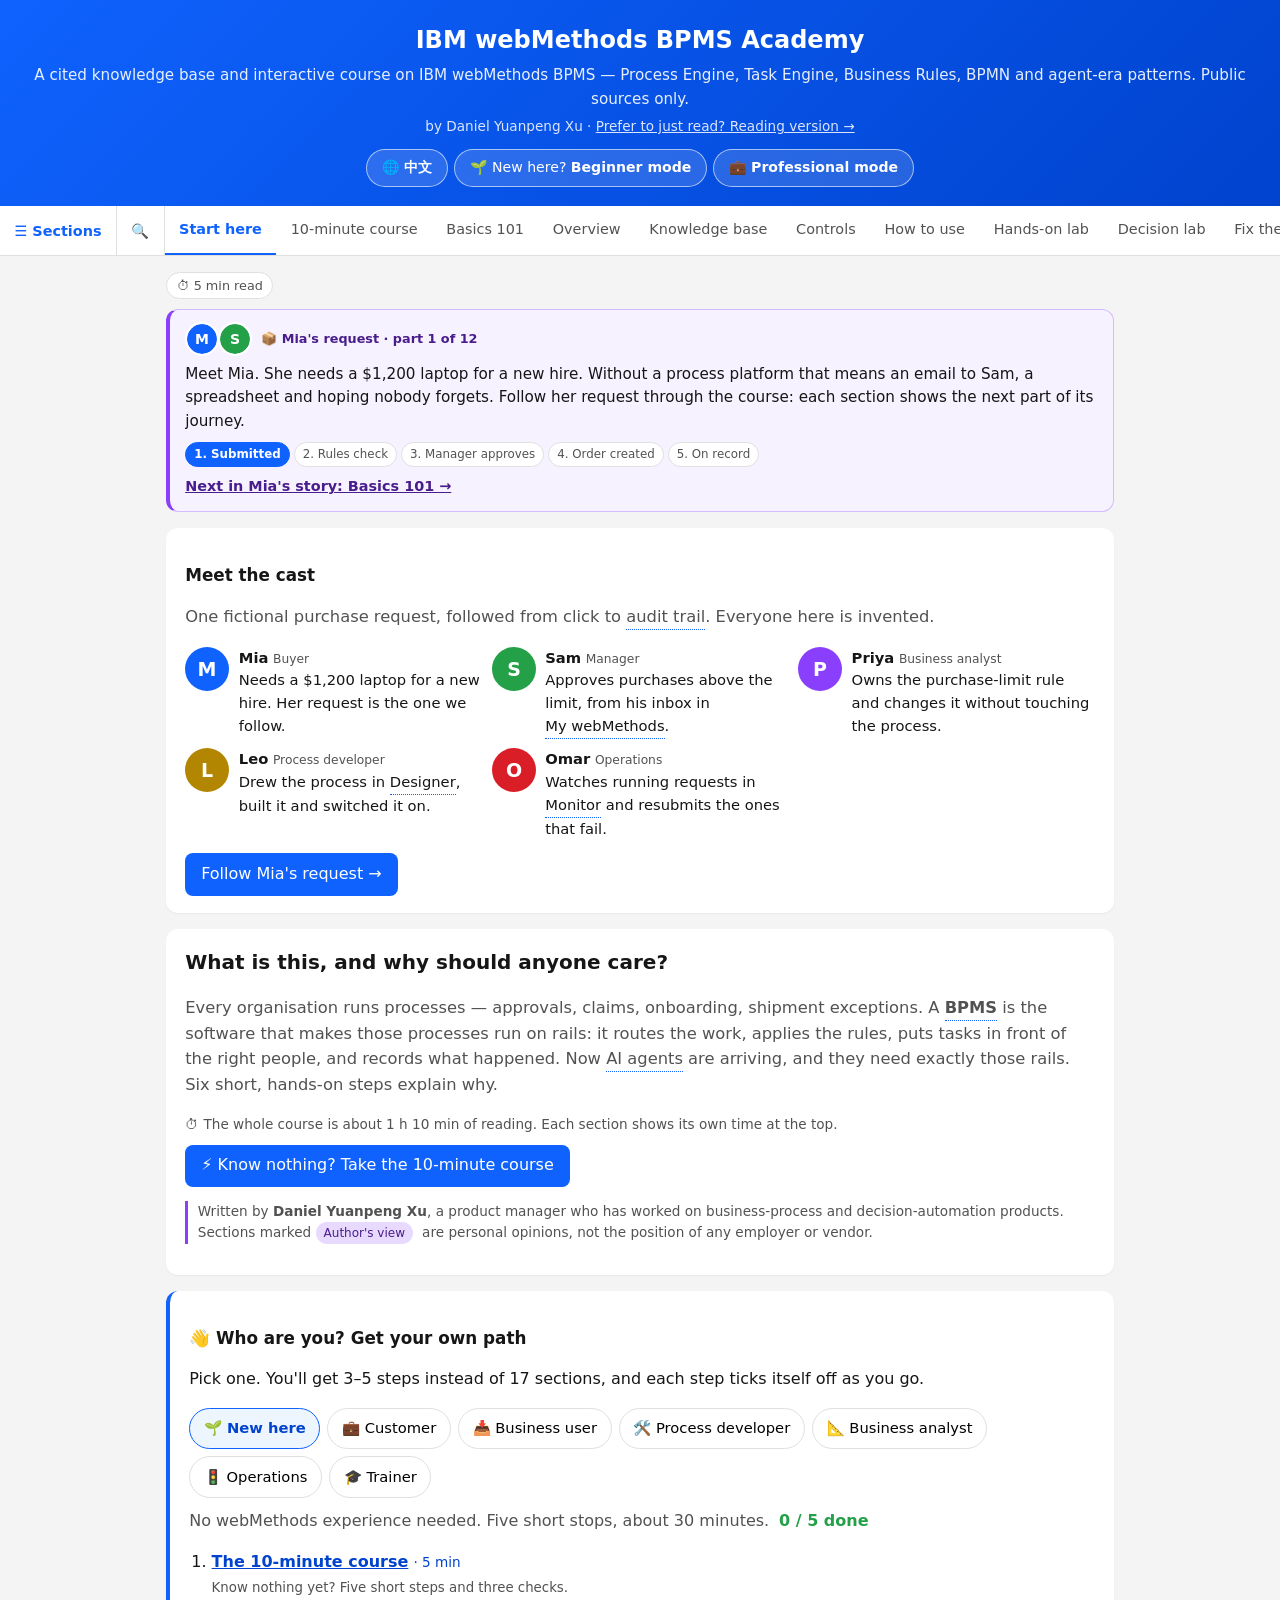
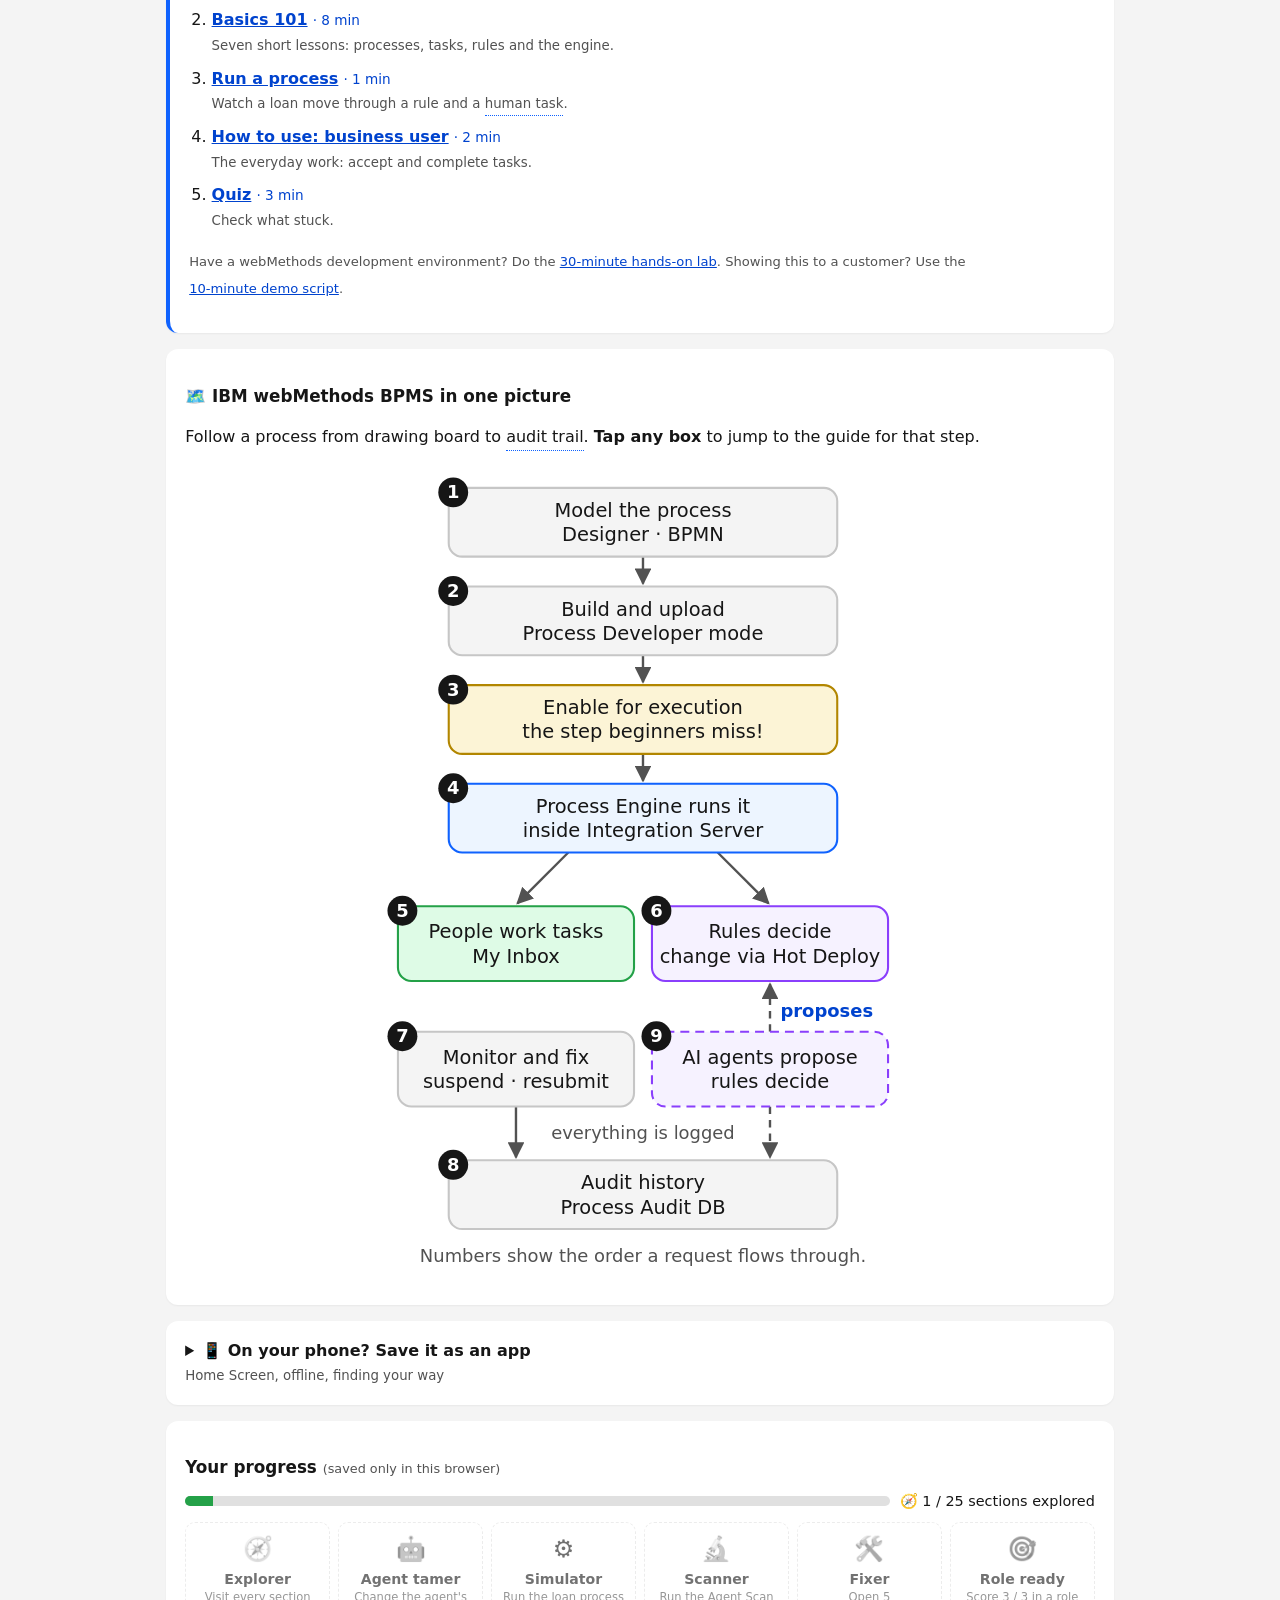
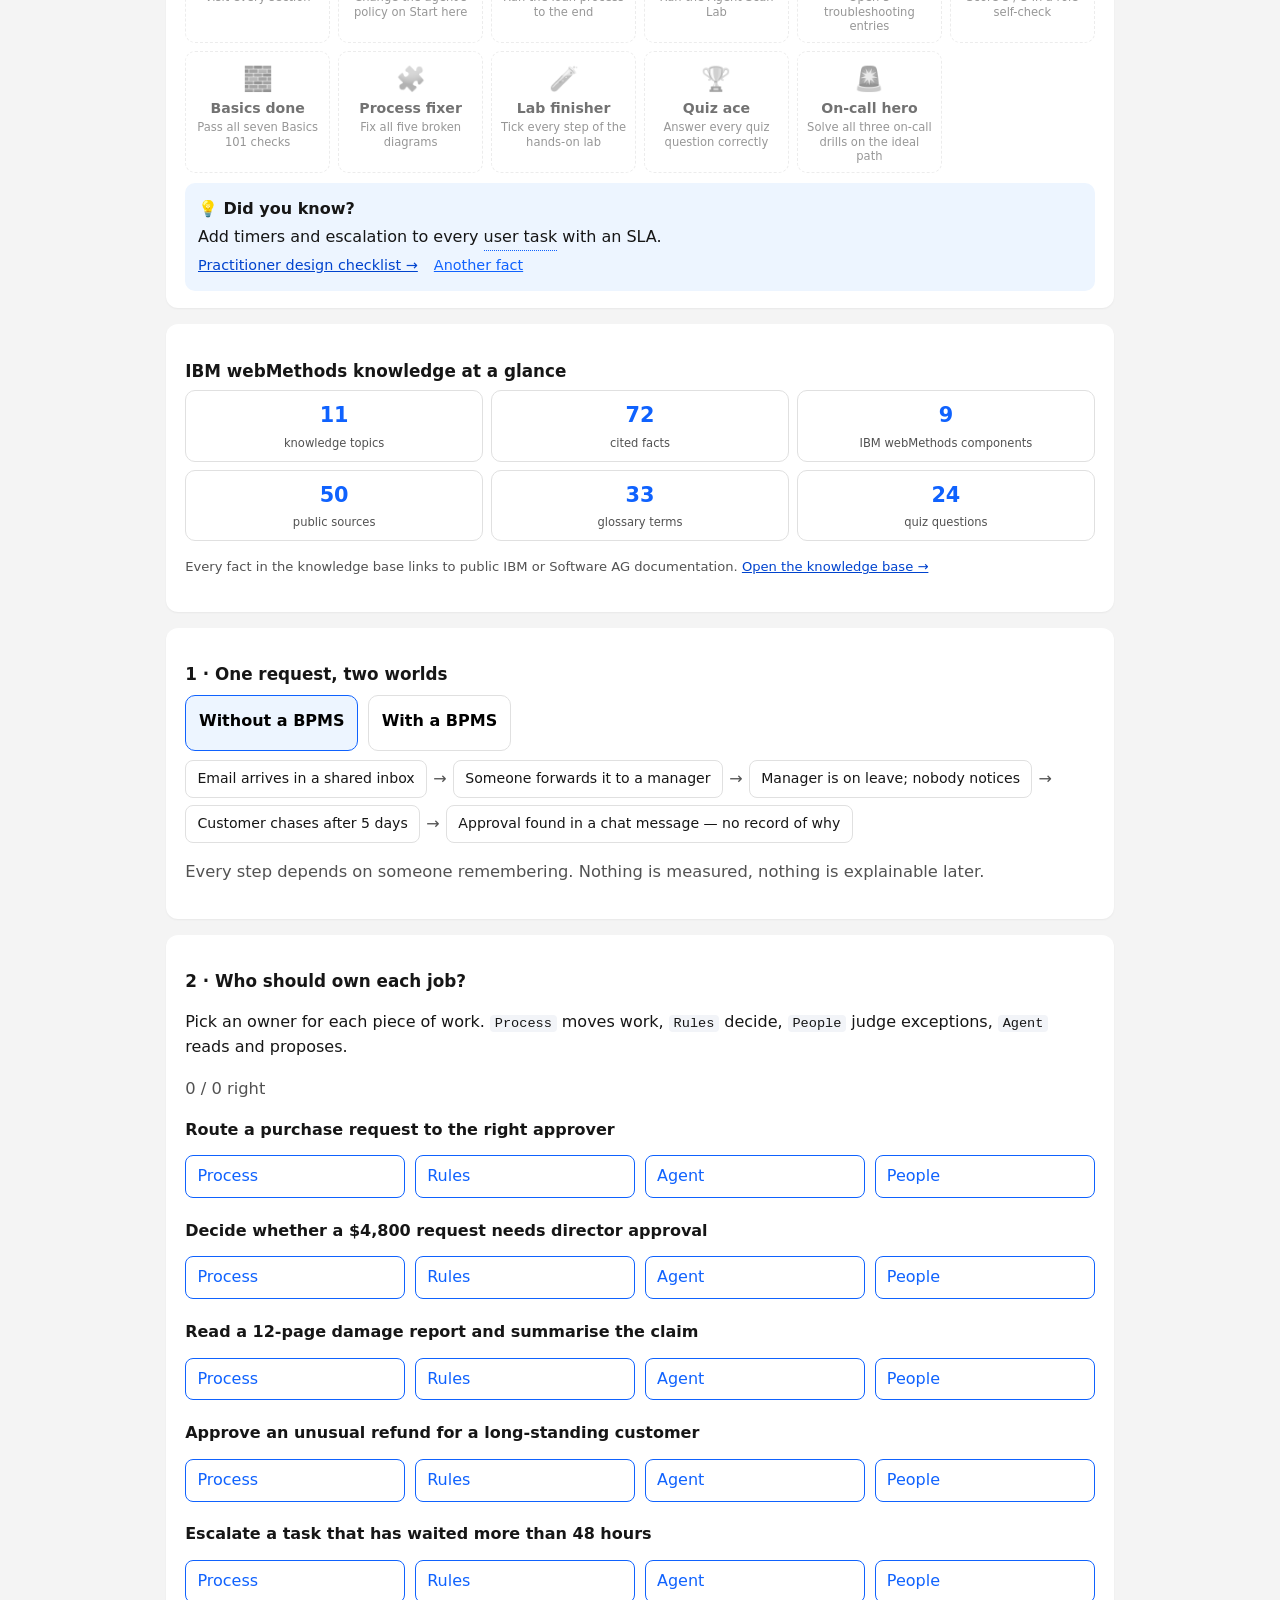
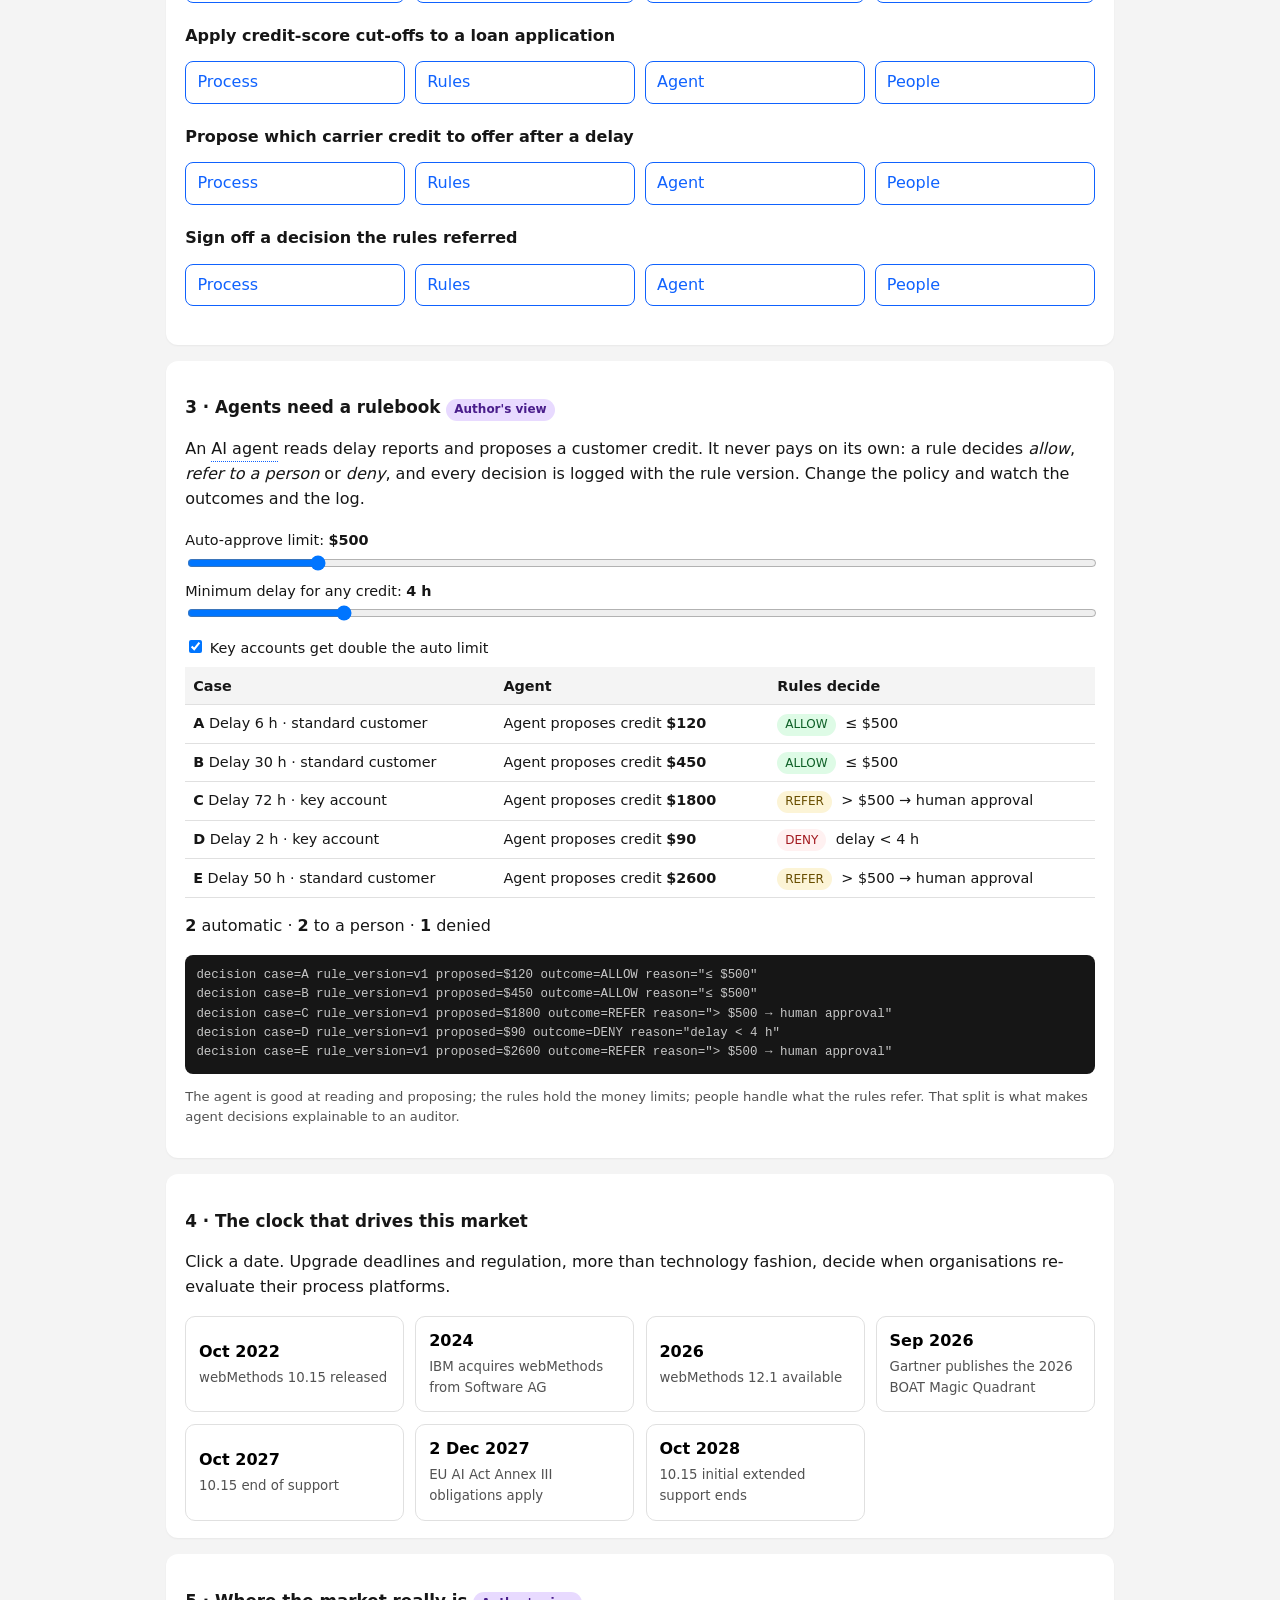
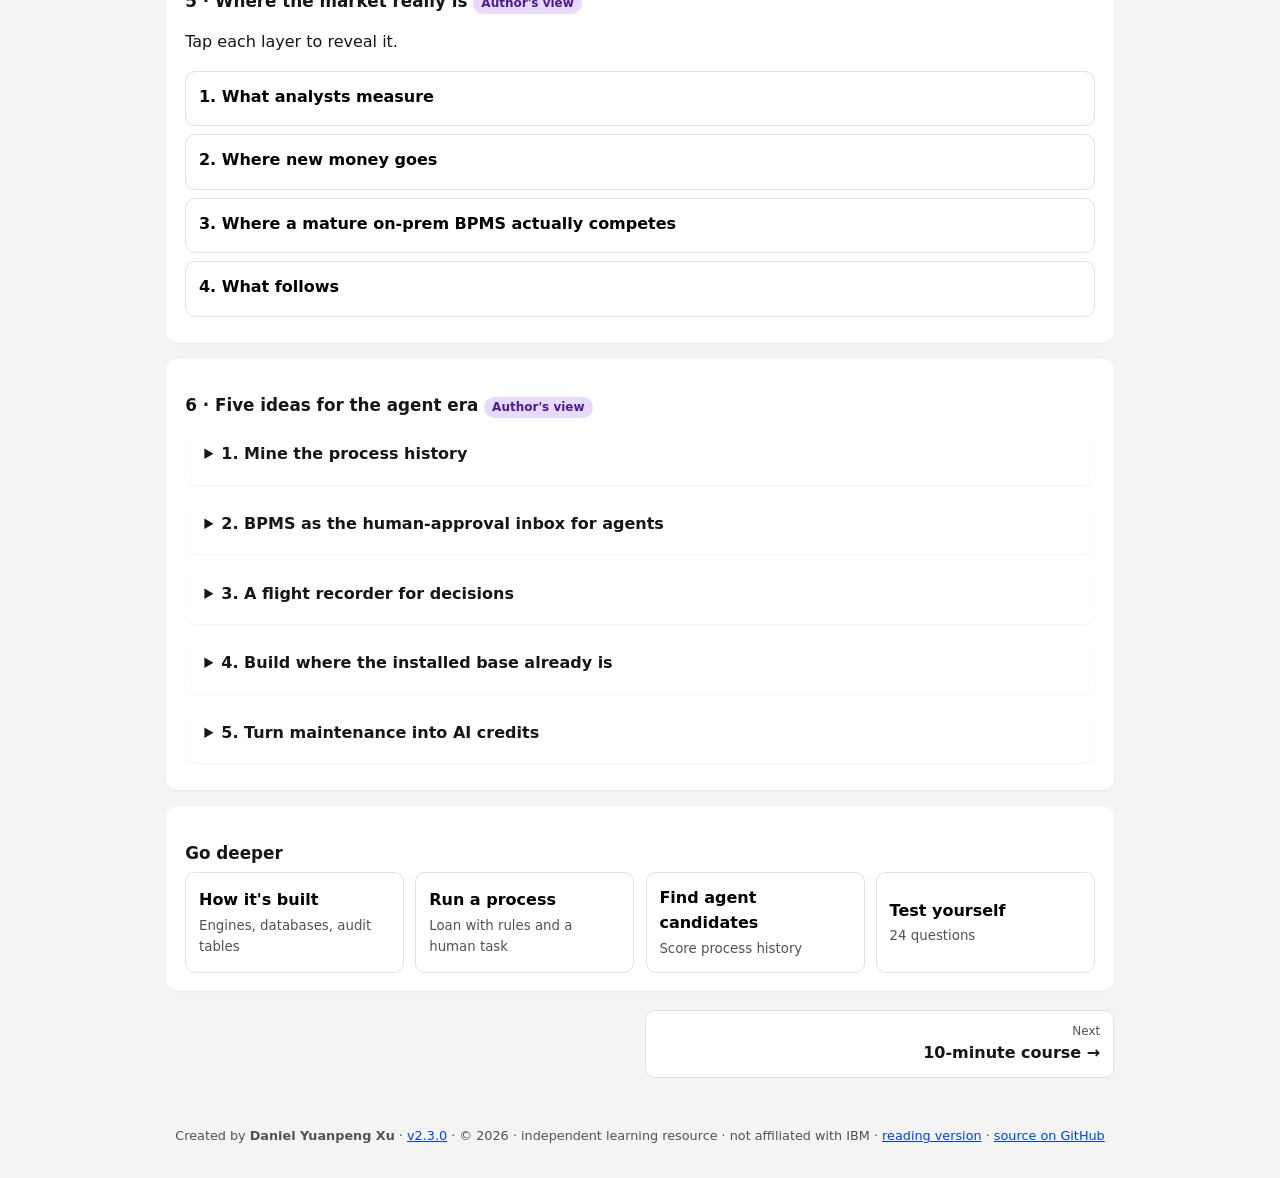
==== commit 0ec37f08: "Release v2.3.0 (#93) Co-Authored-By: Claude Opus 5.5 <noreply@anthropic.com> Claude-Session: https:/" ====
--- a/index.html
+++ b/index.html
@@ -354,7 +354,7 @@
       <div id="review-body"></div></div>
   </section>
 </main>
-<footer><span data-i18n="f.by">Created by</span> <strong>Daniel Yuanpeng Xu</strong> · <a href="https://github.com/Xudaniel/webmethods-bpms-academy/releases/tag/v2.2.0" id="version">v2.2.0</a> · © 2026 · <span data-i18n="f.ind">independent learning resource · not affiliated with IBM</span> · <a href="read.html" data-i18n="f.read">reading version</a> · <a href="https://github.com/Xudaniel/webmethods-bpms-academy" data-i18n="f.src">source on GitHub</a></footer>
+<footer><span data-i18n="f.by">Created by</span> <strong>Daniel Yuanpeng Xu</strong> · <a href="https://github.com/Xudaniel/webmethods-bpms-academy/releases/tag/v2.3.0" id="version">v2.3.0</a> · © 2026 · <span data-i18n="f.ind">independent learning resource · not affiliated with IBM</span> · <a href="read.html" data-i18n="f.read">reading version</a> · <a href="https://github.com/Xudaniel/webmethods-bpms-academy" data-i18n="f.src">source on GitHub</a></footer>
 <script src="js/i18n.js"></script>
 <script src="js/zh/core.js"></script>
 <script src="js/zh/beginner.js"></script>
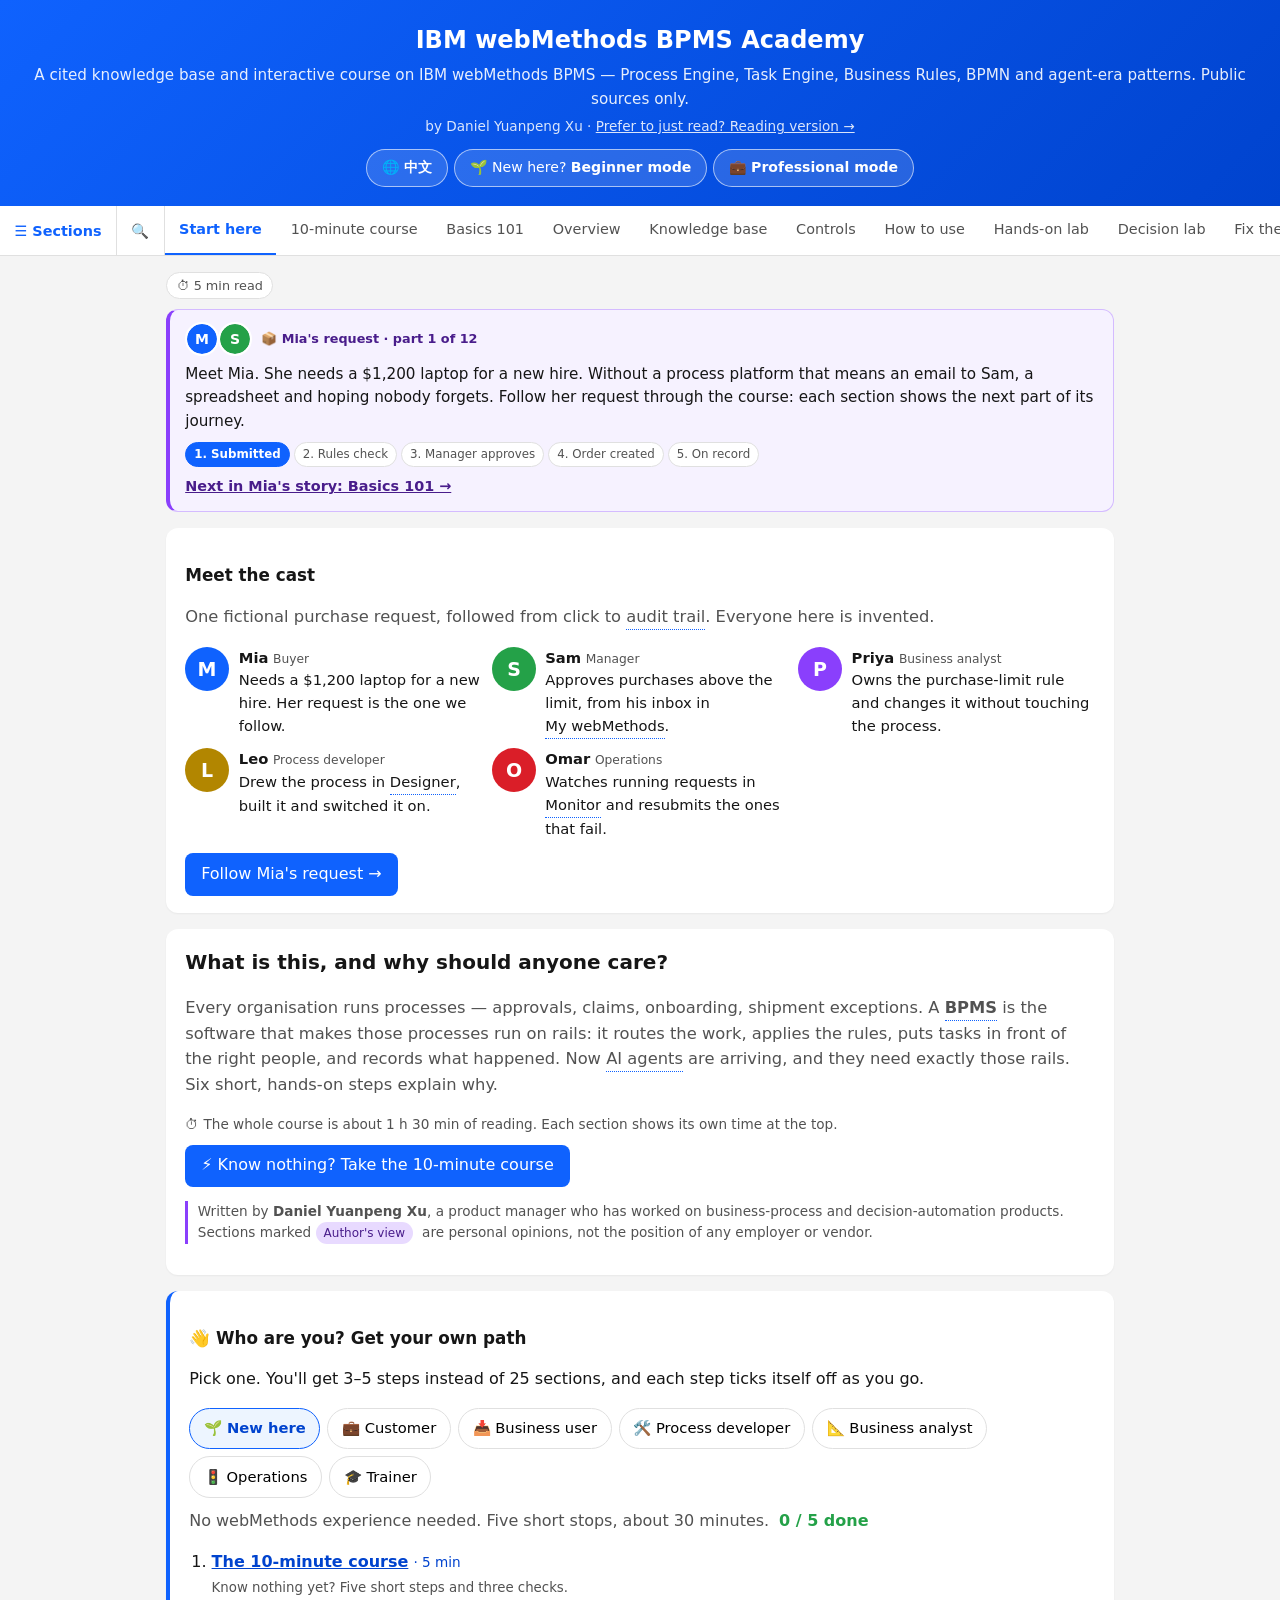
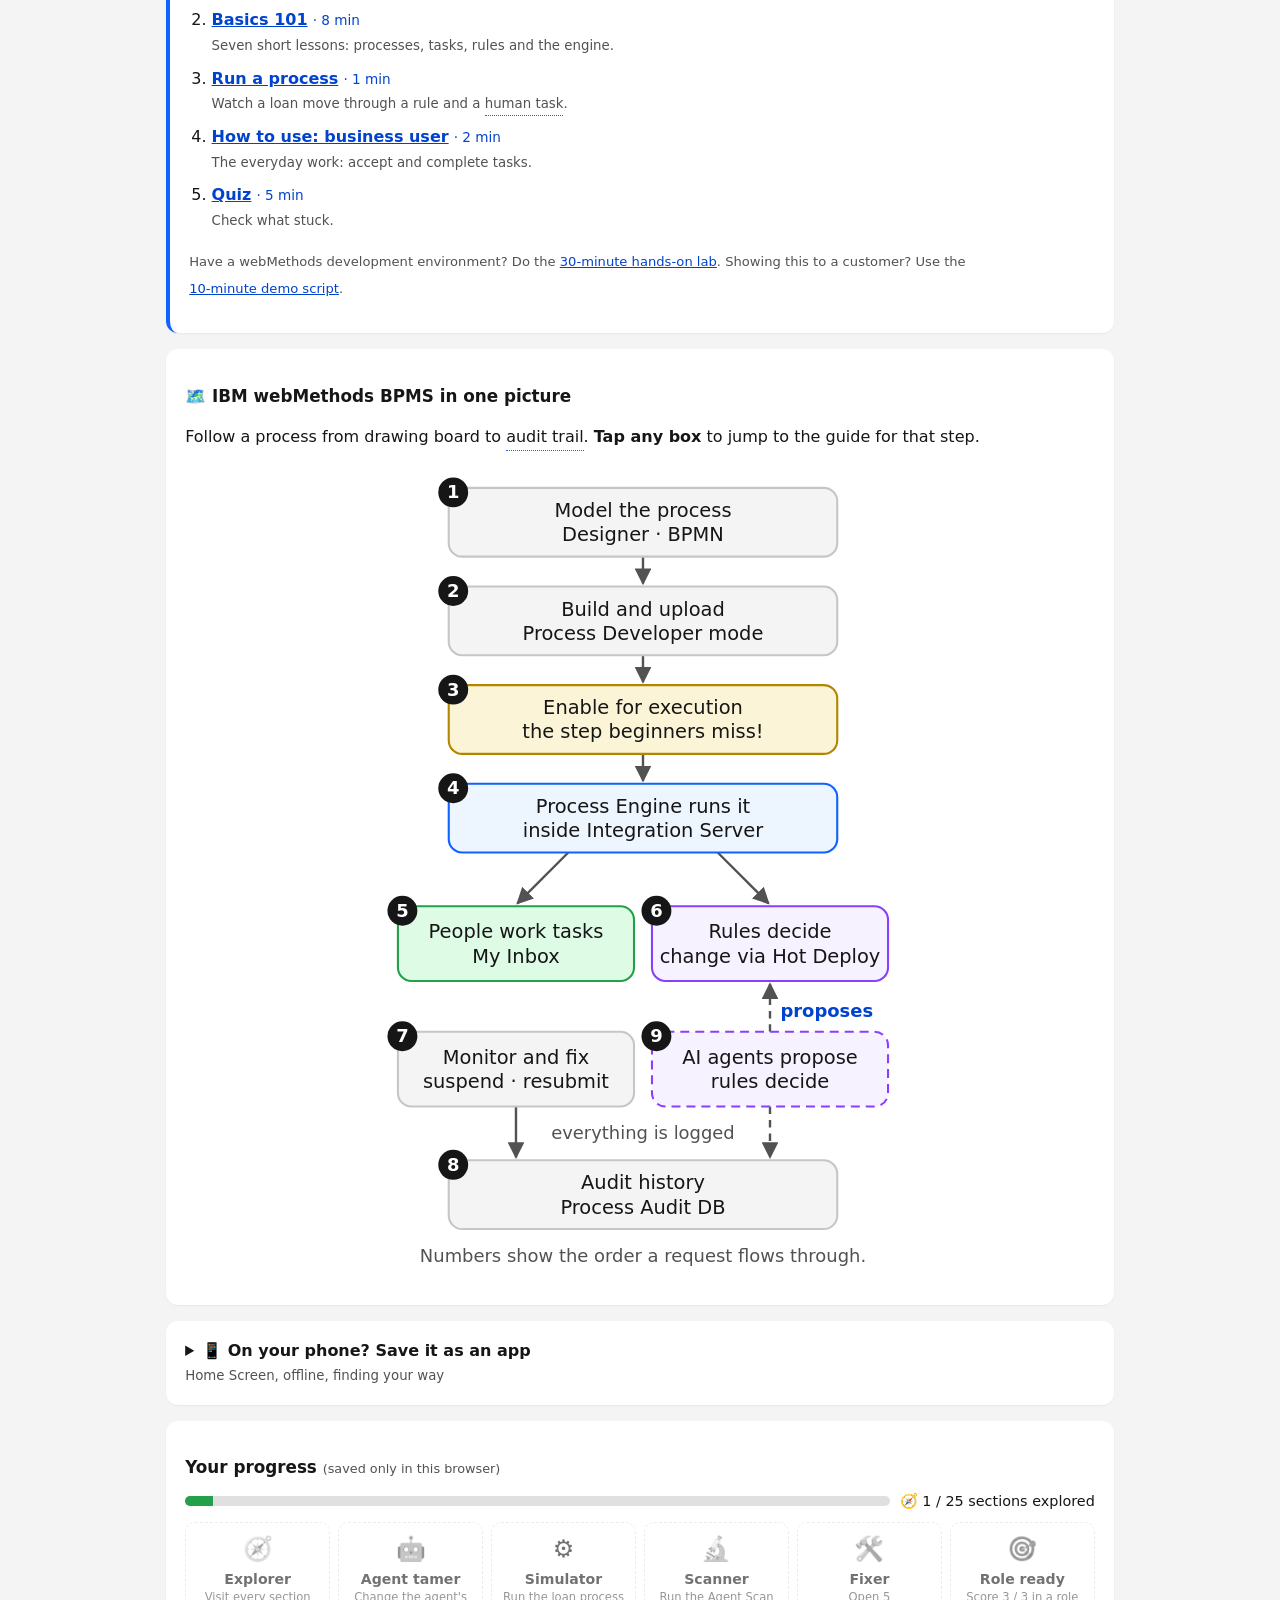
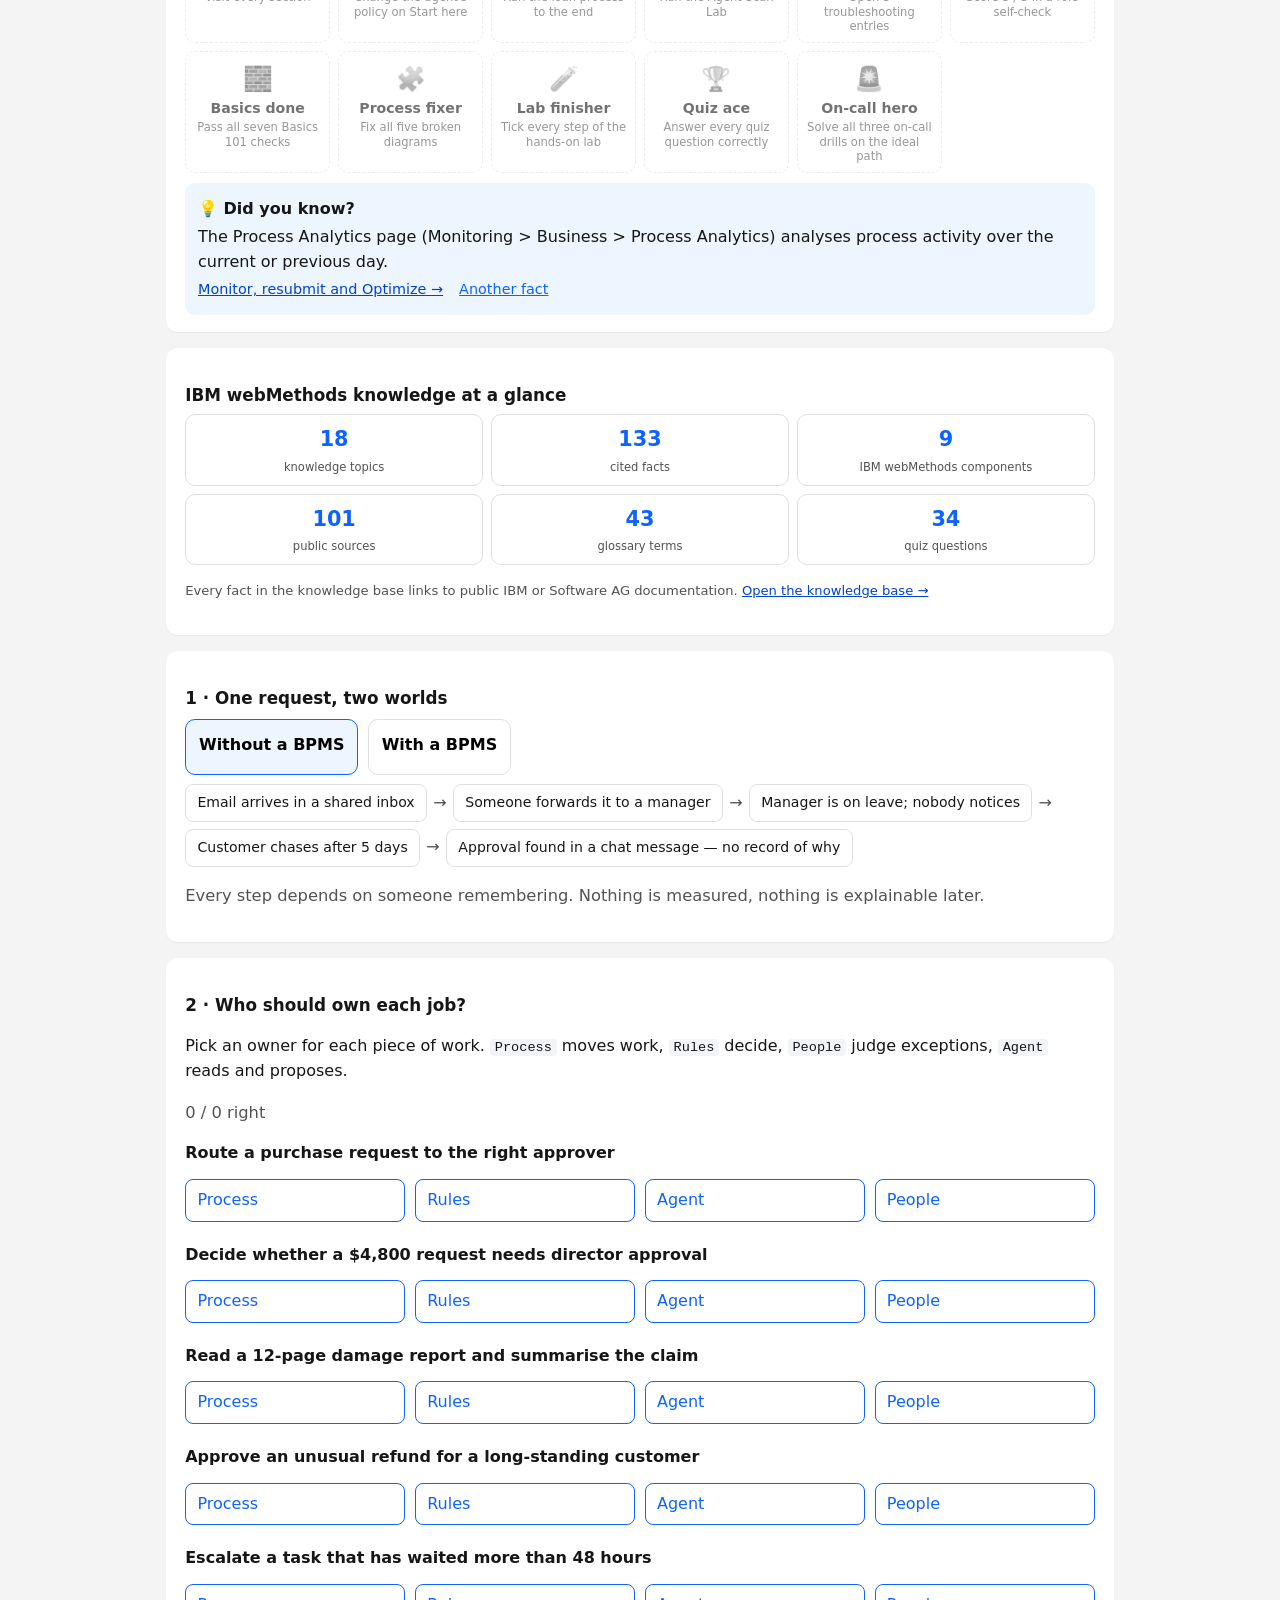
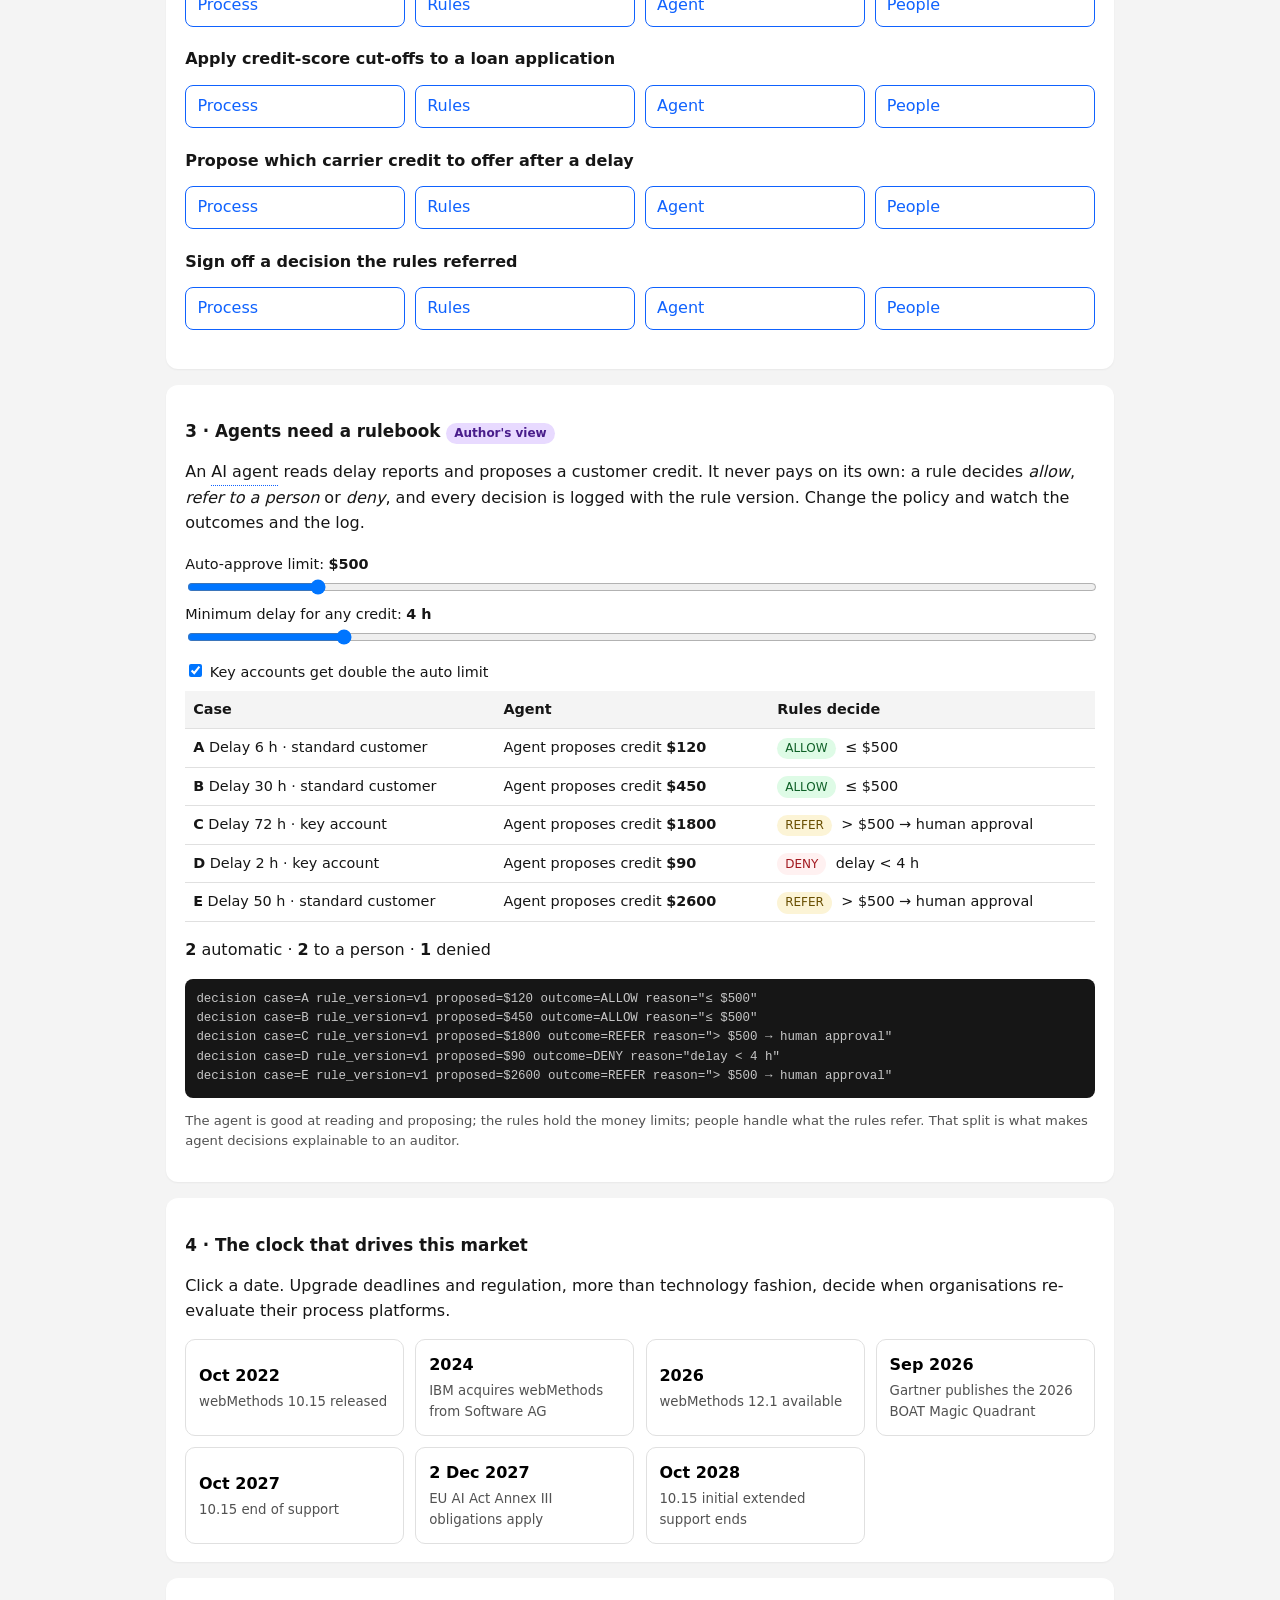
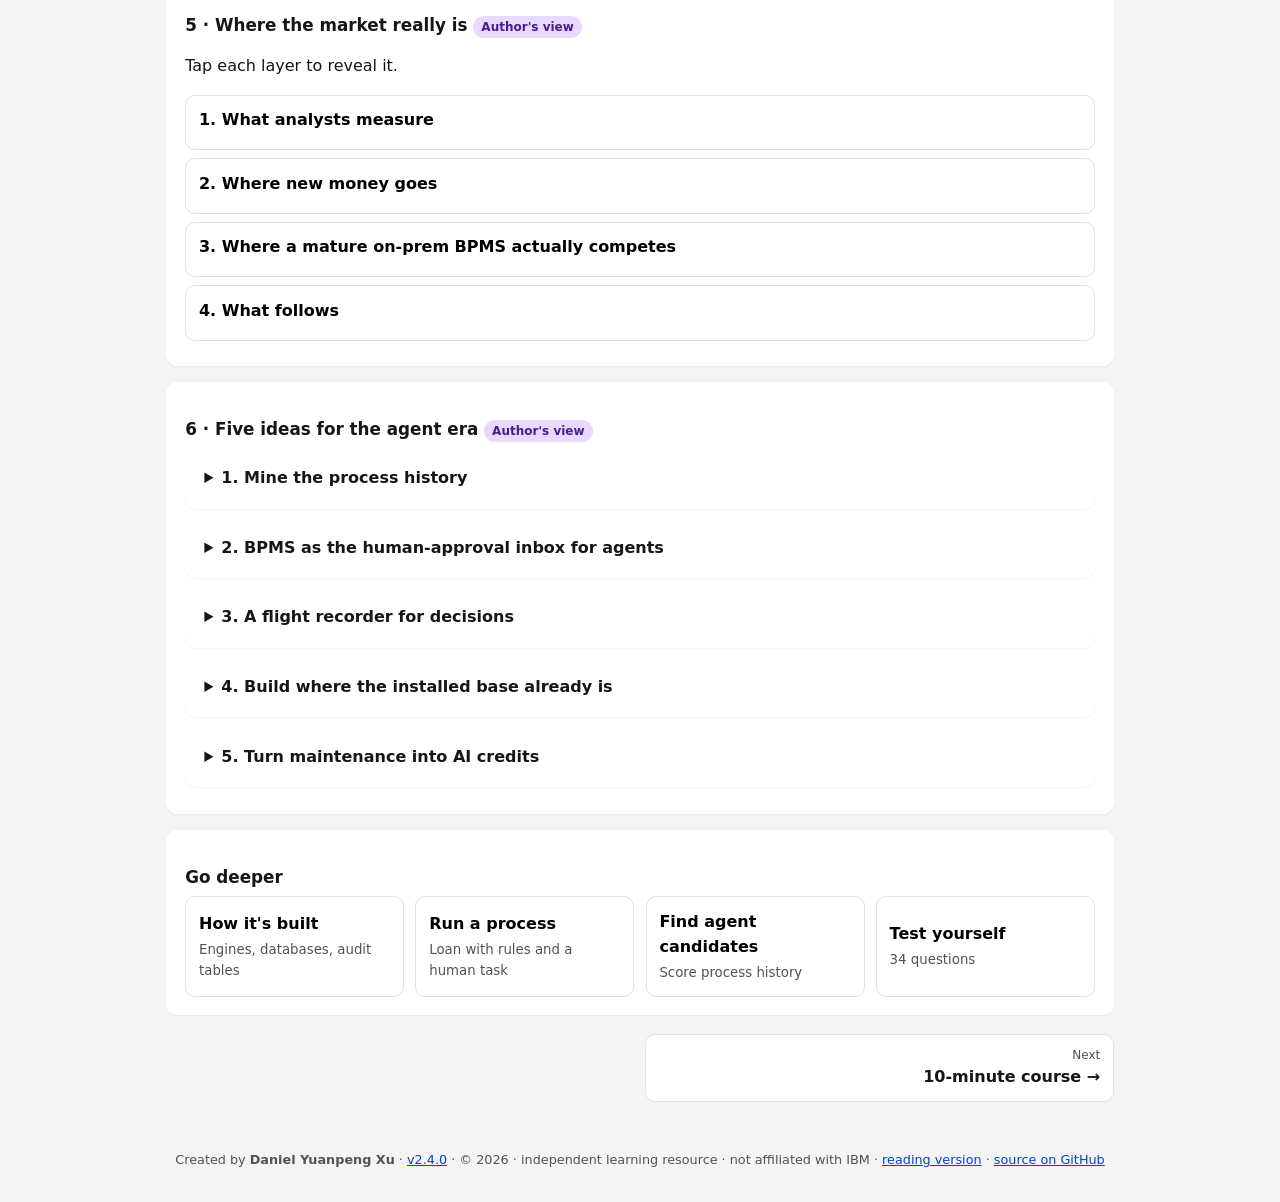
==== commit 74358ac5: "Release v2.4.0: unplugged classroom kit, PRD in English and Chinese, fresh counts and screenshots - " ====
--- a/index.html
+++ b/index.html
@@ -61,7 +61,7 @@
 
     <div class="card beginner" id="path-card">
       <h3 data-i18n="p.h3">👋 Who are you? Get your own path</h3>
-      <p data-i18n="p.p">Pick one. You'll get 3–5 steps instead of 17 sections, and each step ticks itself off as you go.</p>
+      <p data-i18n="p.p">Pick one. You'll get 3–5 steps instead of 25 sections, and each step ticks itself off as you go.</p>
       <div class="role-chips" id="role-chips" role="radiogroup" aria-label="Choose your role" data-i18n-attr="aria-label:p.aria"></div>
       <p class="path-intro" id="path-intro"></p>
       <ol class="path" id="beginner-path"></ol>
@@ -272,6 +272,8 @@
       <p id="teach-audience"></p>
       <div class="table-wrap"><table id="teach-agenda"></table></div>
     </div>
+    <div class="card kit-teaser"><h3 data-i18n="te.kith">🎲 Unplugged classroom kit</h3>
+      <p data-i18n="te.kitp">No laptops? Print a board, coins and cards, and let teams play the Process Engine, the rules and Sam's inbox around a table for 40 minutes. They write their own audit log, change a rule mid-game with Hot Deploy and handle incidents, then compare their log with what Monitor would show. <a href="kit.html"><strong>Open the classroom kit →</strong></a></p></div>
     <div class="card"><h3 data-i18n="te.print">Print before the class</h3><ul id="teach-print"></ul></div>
     <div class="card"><h3 data-i18n="te.tips">Facilitator tips</h3><ul id="teach-tips"></ul></div>
   </section>
@@ -354,7 +356,7 @@
       <div id="review-body"></div></div>
   </section>
 </main>
-<footer><span data-i18n="f.by">Created by</span> <strong>Daniel Yuanpeng Xu</strong> · <a href="https://github.com/Xudaniel/webmethods-bpms-academy/releases/tag/v2.3.0" id="version">v2.3.0</a> · © 2026 · <span data-i18n="f.ind">independent learning resource · not affiliated with IBM</span> · <a href="read.html" data-i18n="f.read">reading version</a> · <a href="https://github.com/Xudaniel/webmethods-bpms-academy" data-i18n="f.src">source on GitHub</a></footer>
+<footer><span data-i18n="f.by">Created by</span> <strong>Daniel Yuanpeng Xu</strong> · <a href="https://github.com/Xudaniel/webmethods-bpms-academy/releases/tag/v2.4.0" id="version">v2.4.0</a> · © 2026 · <span data-i18n="f.ind">independent learning resource · not affiliated with IBM</span> · <a href="read.html" data-i18n="f.read">reading version</a> · <a href="https://github.com/Xudaniel/webmethods-bpms-academy" data-i18n="f.src">source on GitHub</a></footer>
 <script src="js/i18n.js"></script>
 <script src="js/zh/core.js"></script>
 <script src="js/zh/beginner.js"></script>
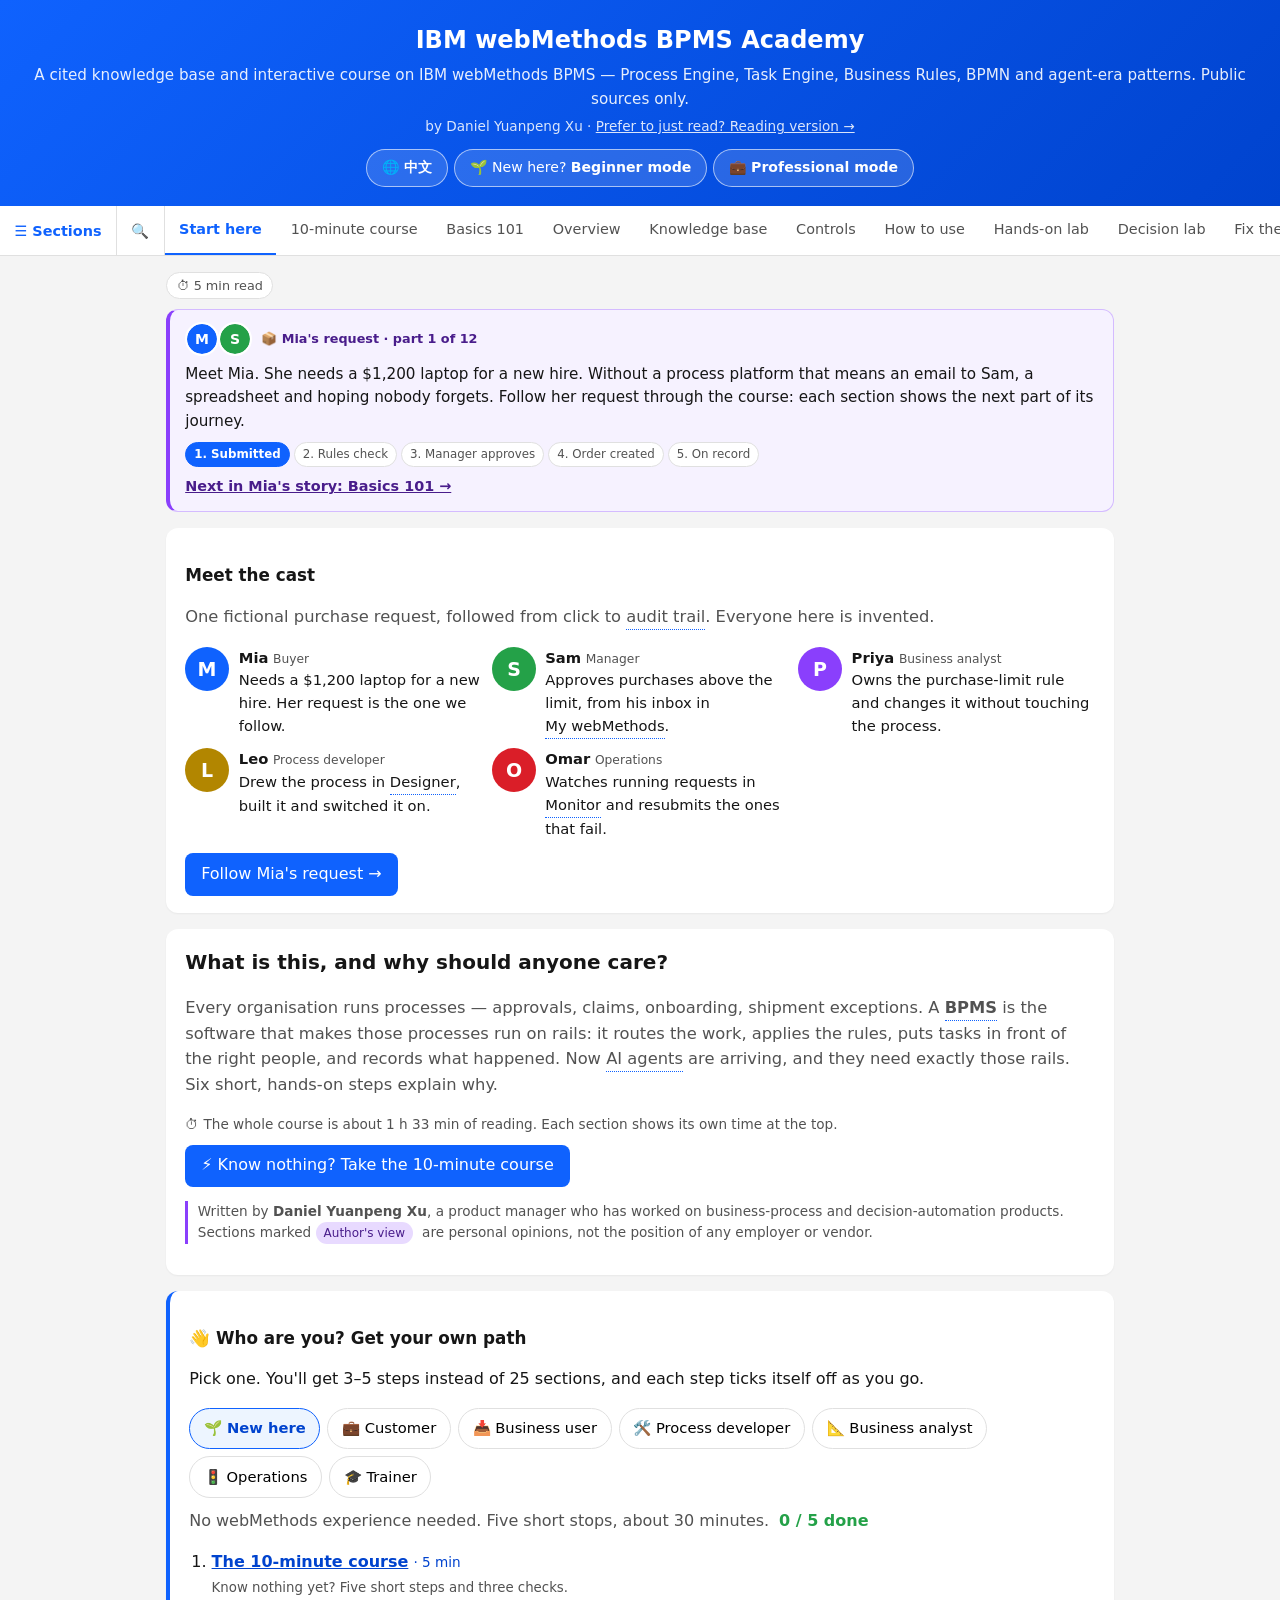
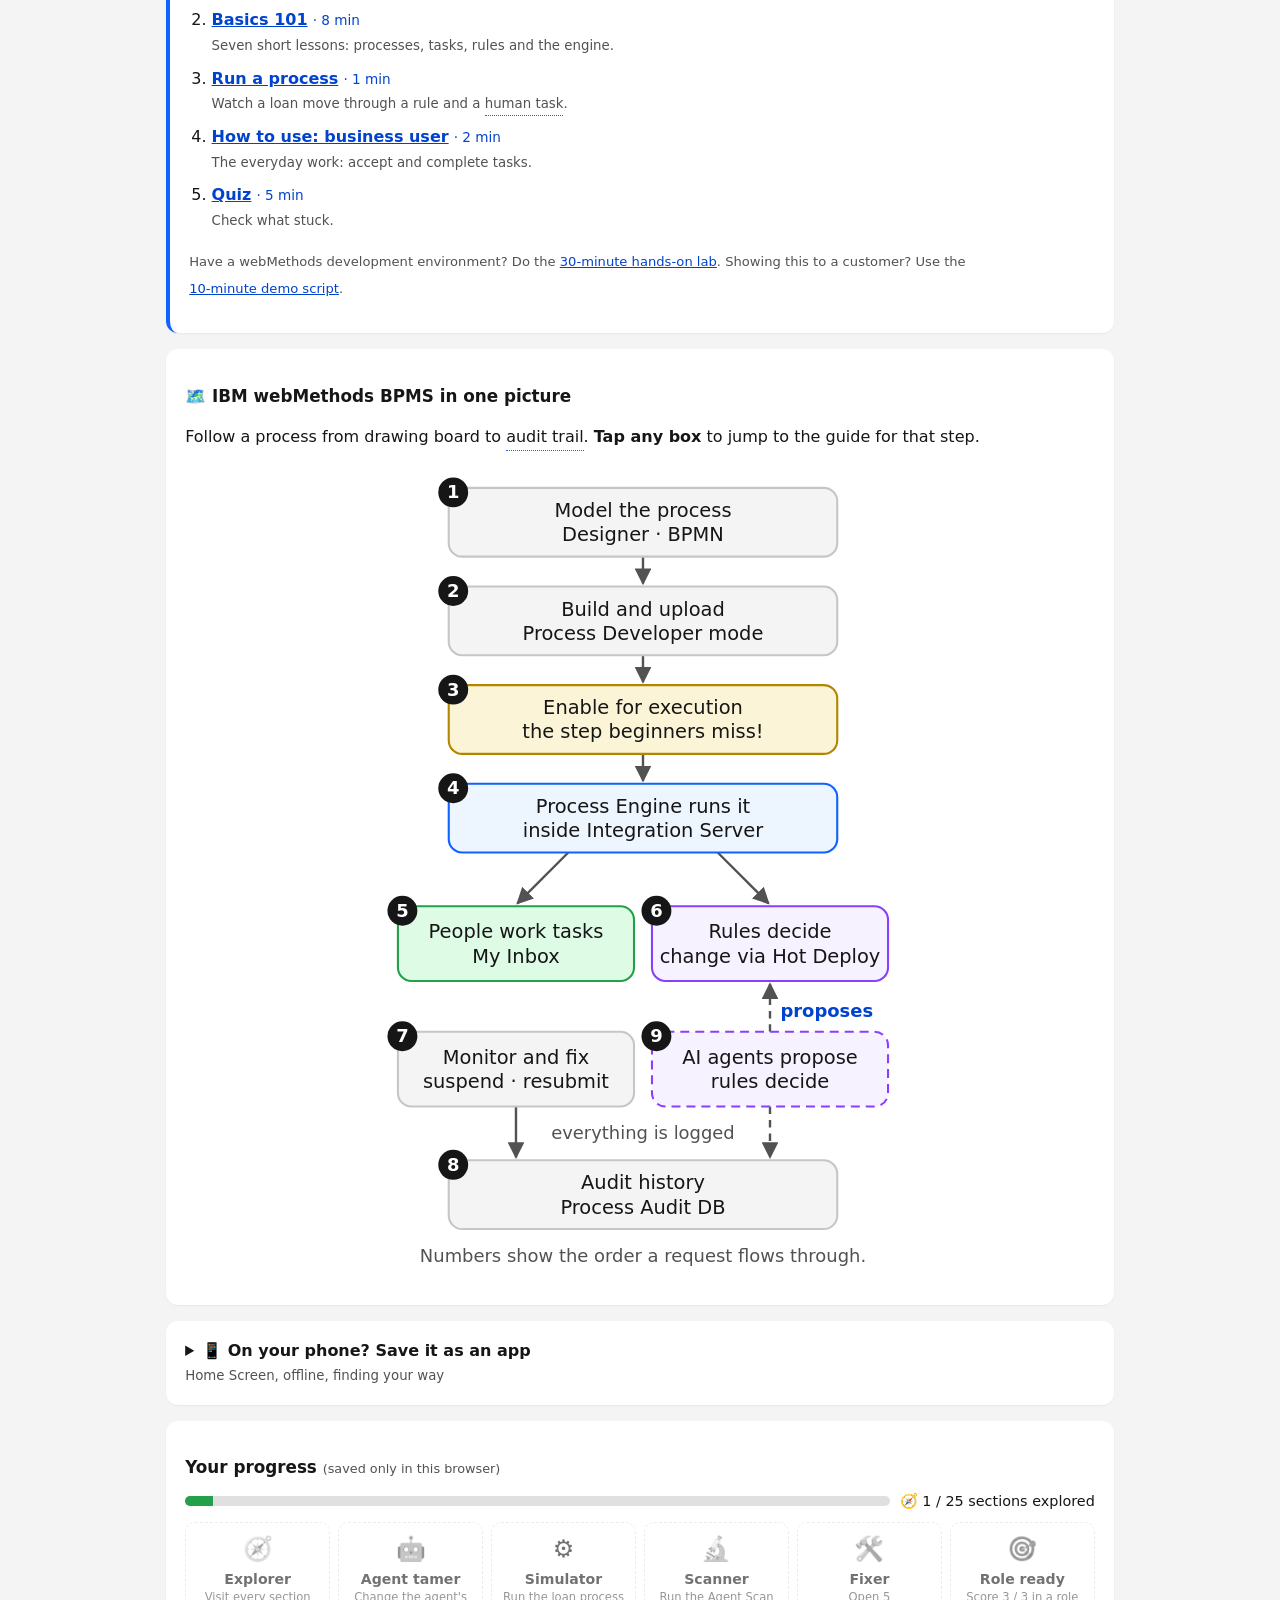
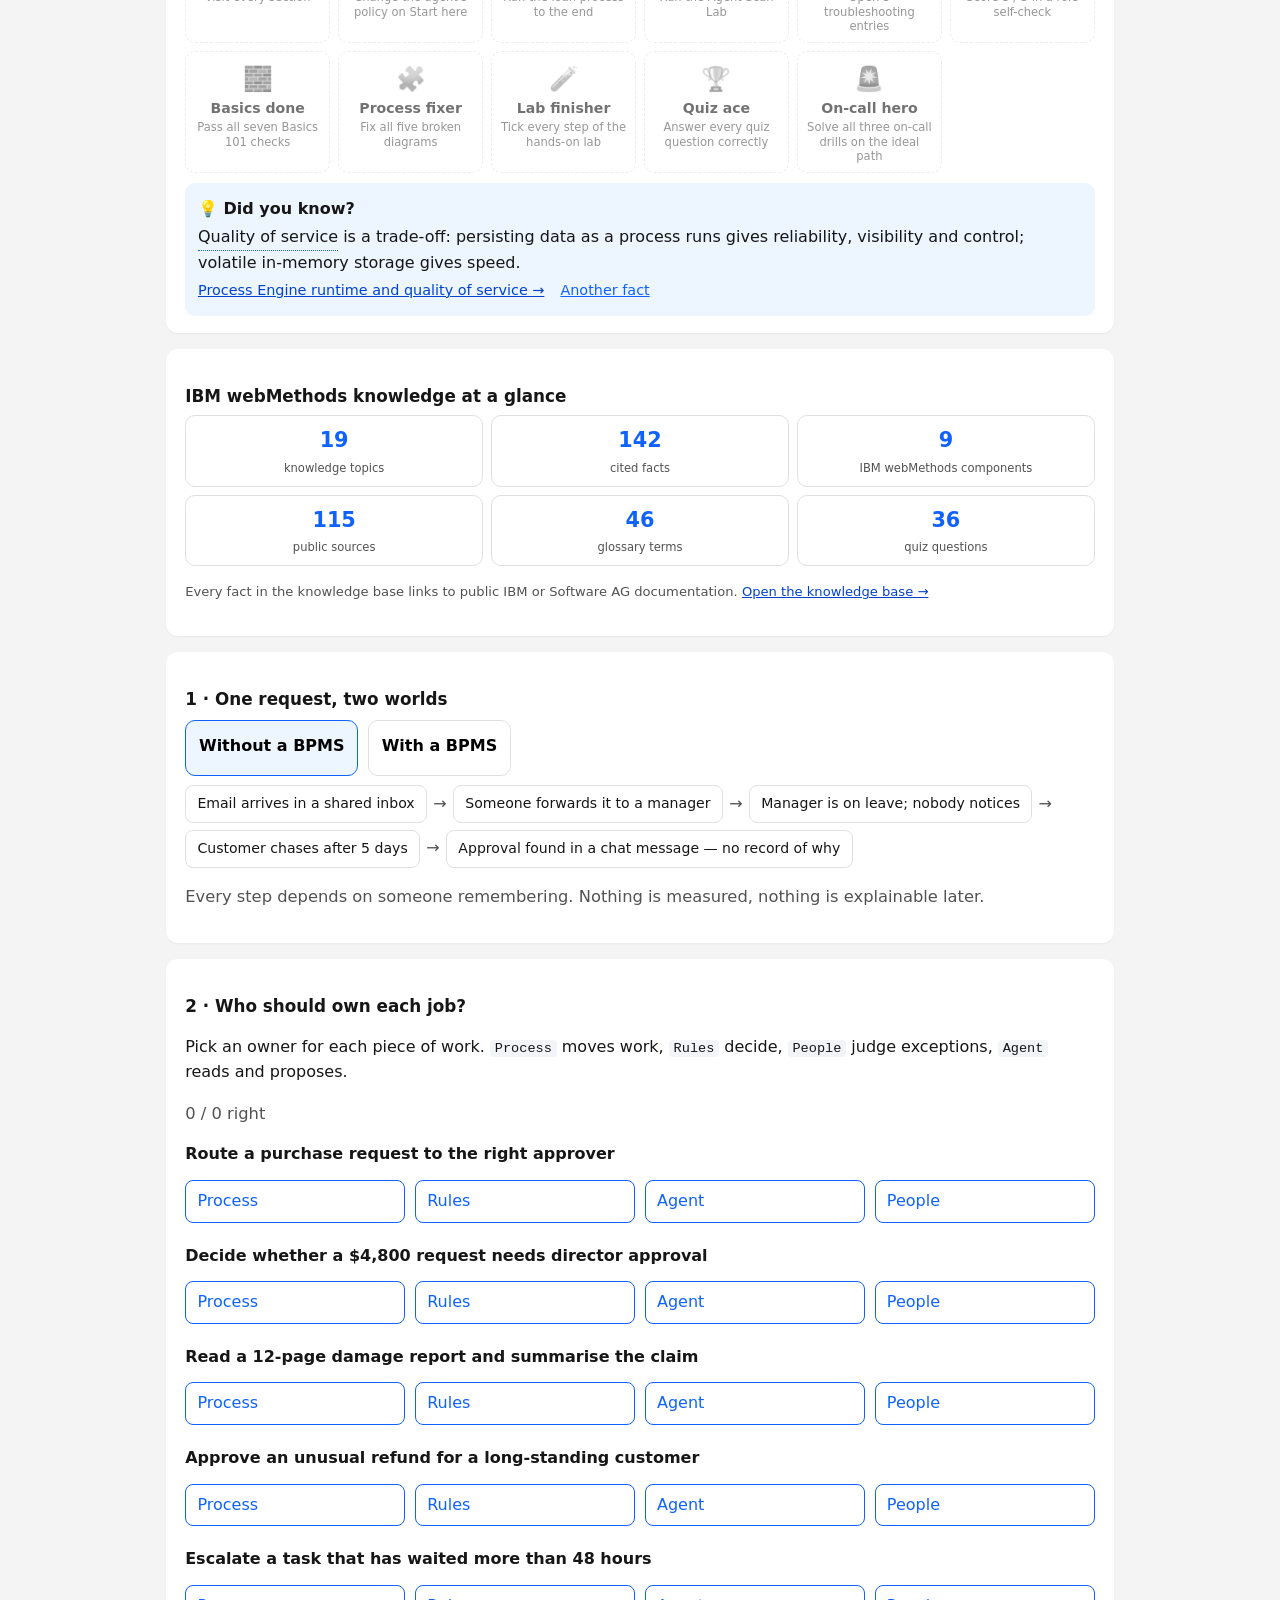
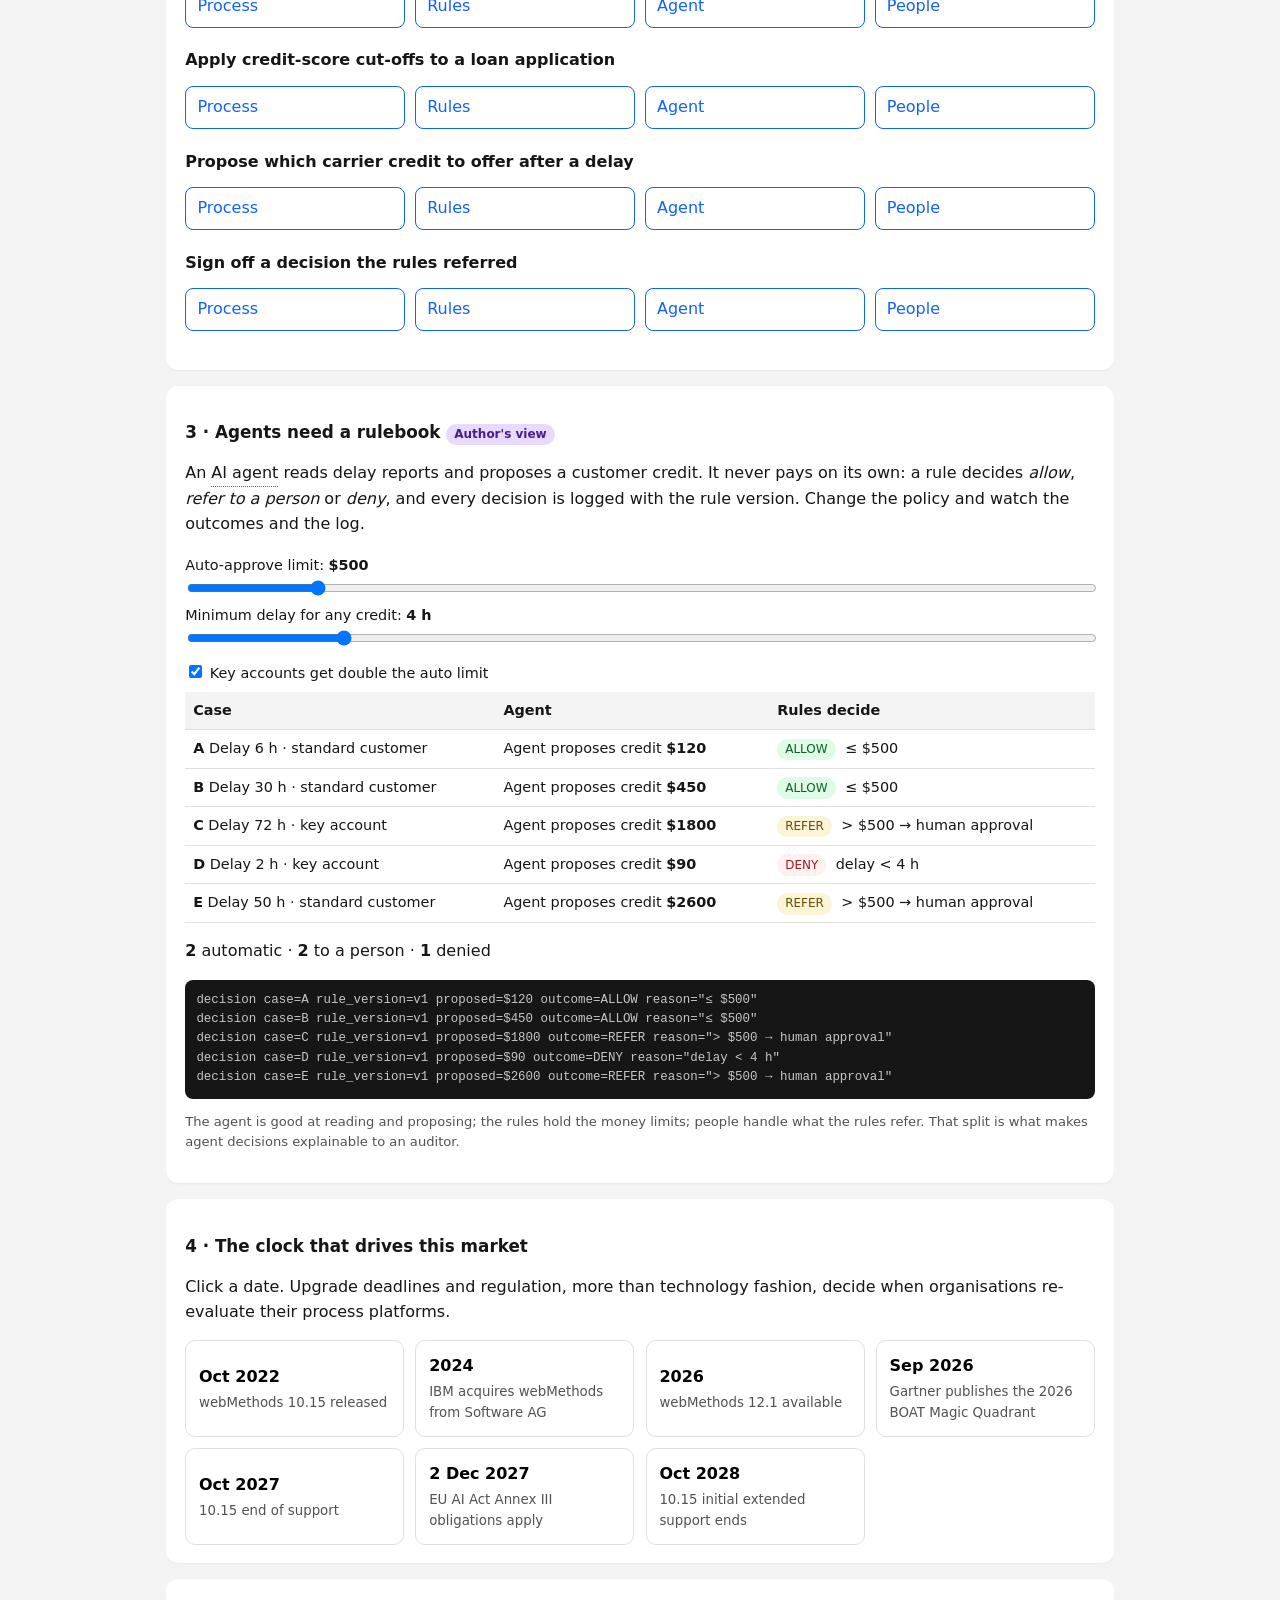
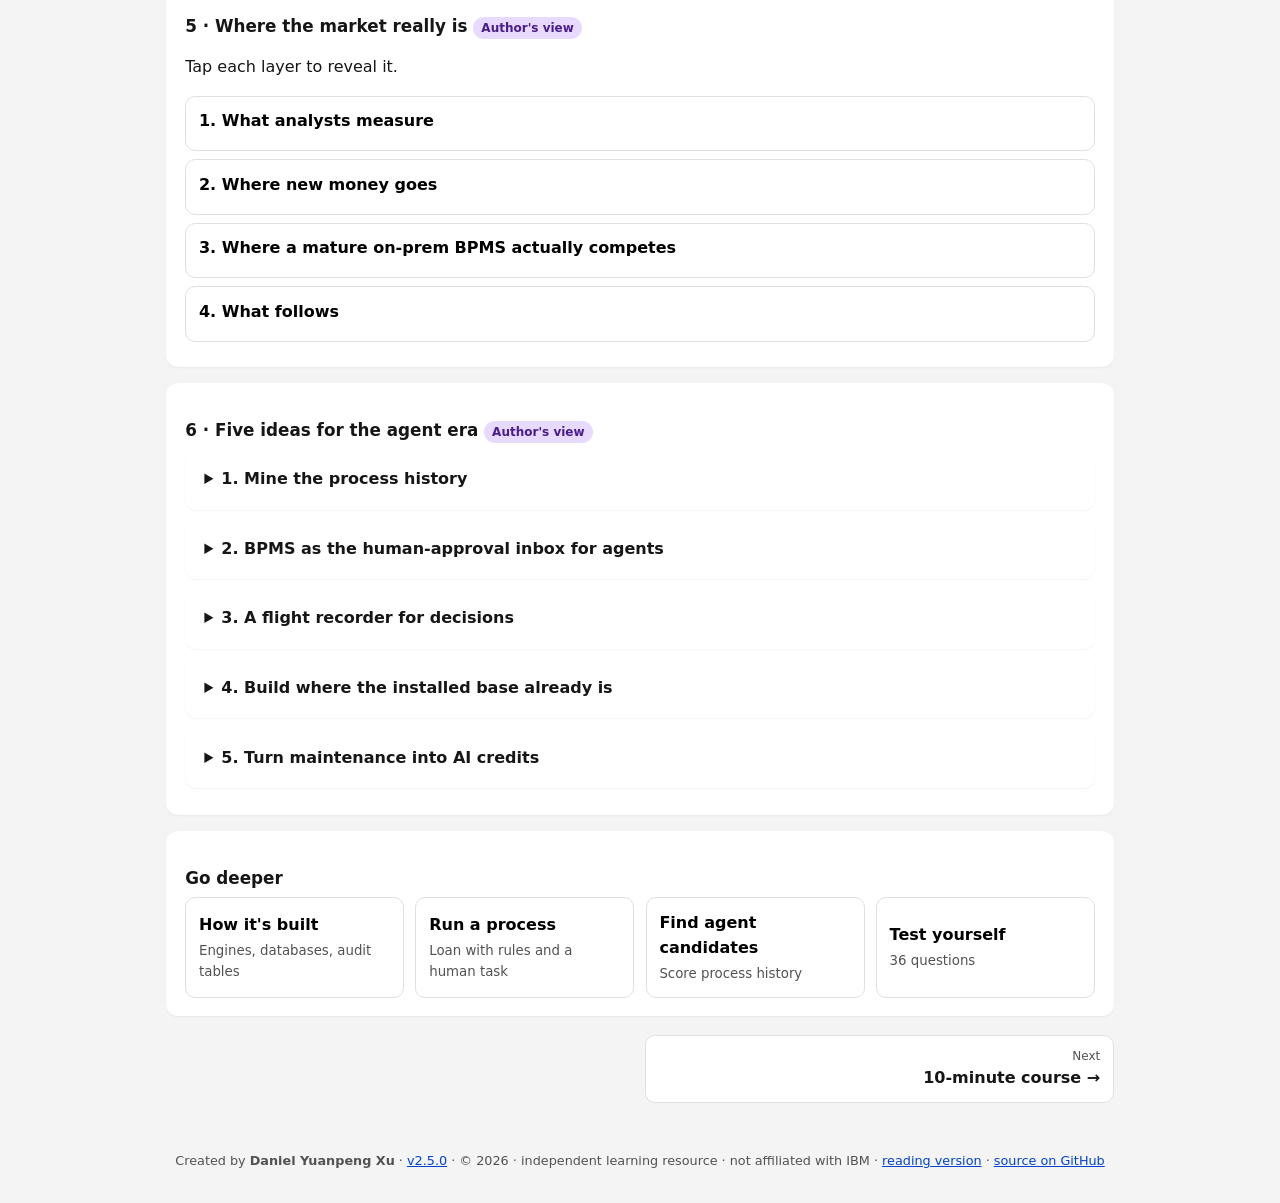
==== commit ec9bb15d: "Release v2.5.0: Business Rules in practice - Version 2.5.0 everywhere: badge, footer, service-worker" ====
--- a/index.html
+++ b/index.html
@@ -356,7 +356,7 @@
       <div id="review-body"></div></div>
   </section>
 </main>
-<footer><span data-i18n="f.by">Created by</span> <strong>Daniel Yuanpeng Xu</strong> · <a href="https://github.com/Xudaniel/webmethods-bpms-academy/releases/tag/v2.4.0" id="version">v2.4.0</a> · © 2026 · <span data-i18n="f.ind">independent learning resource · not affiliated with IBM</span> · <a href="read.html" data-i18n="f.read">reading version</a> · <a href="https://github.com/Xudaniel/webmethods-bpms-academy" data-i18n="f.src">source on GitHub</a></footer>
+<footer><span data-i18n="f.by">Created by</span> <strong>Daniel Yuanpeng Xu</strong> · <a href="https://github.com/Xudaniel/webmethods-bpms-academy/releases/tag/v2.5.0" id="version">v2.5.0</a> · © 2026 · <span data-i18n="f.ind">independent learning resource · not affiliated with IBM</span> · <a href="read.html" data-i18n="f.read">reading version</a> · <a href="https://github.com/Xudaniel/webmethods-bpms-academy" data-i18n="f.src">source on GitHub</a></footer>
 <script src="js/i18n.js"></script>
 <script src="js/zh/core.js"></script>
 <script src="js/zh/beginner.js"></script>
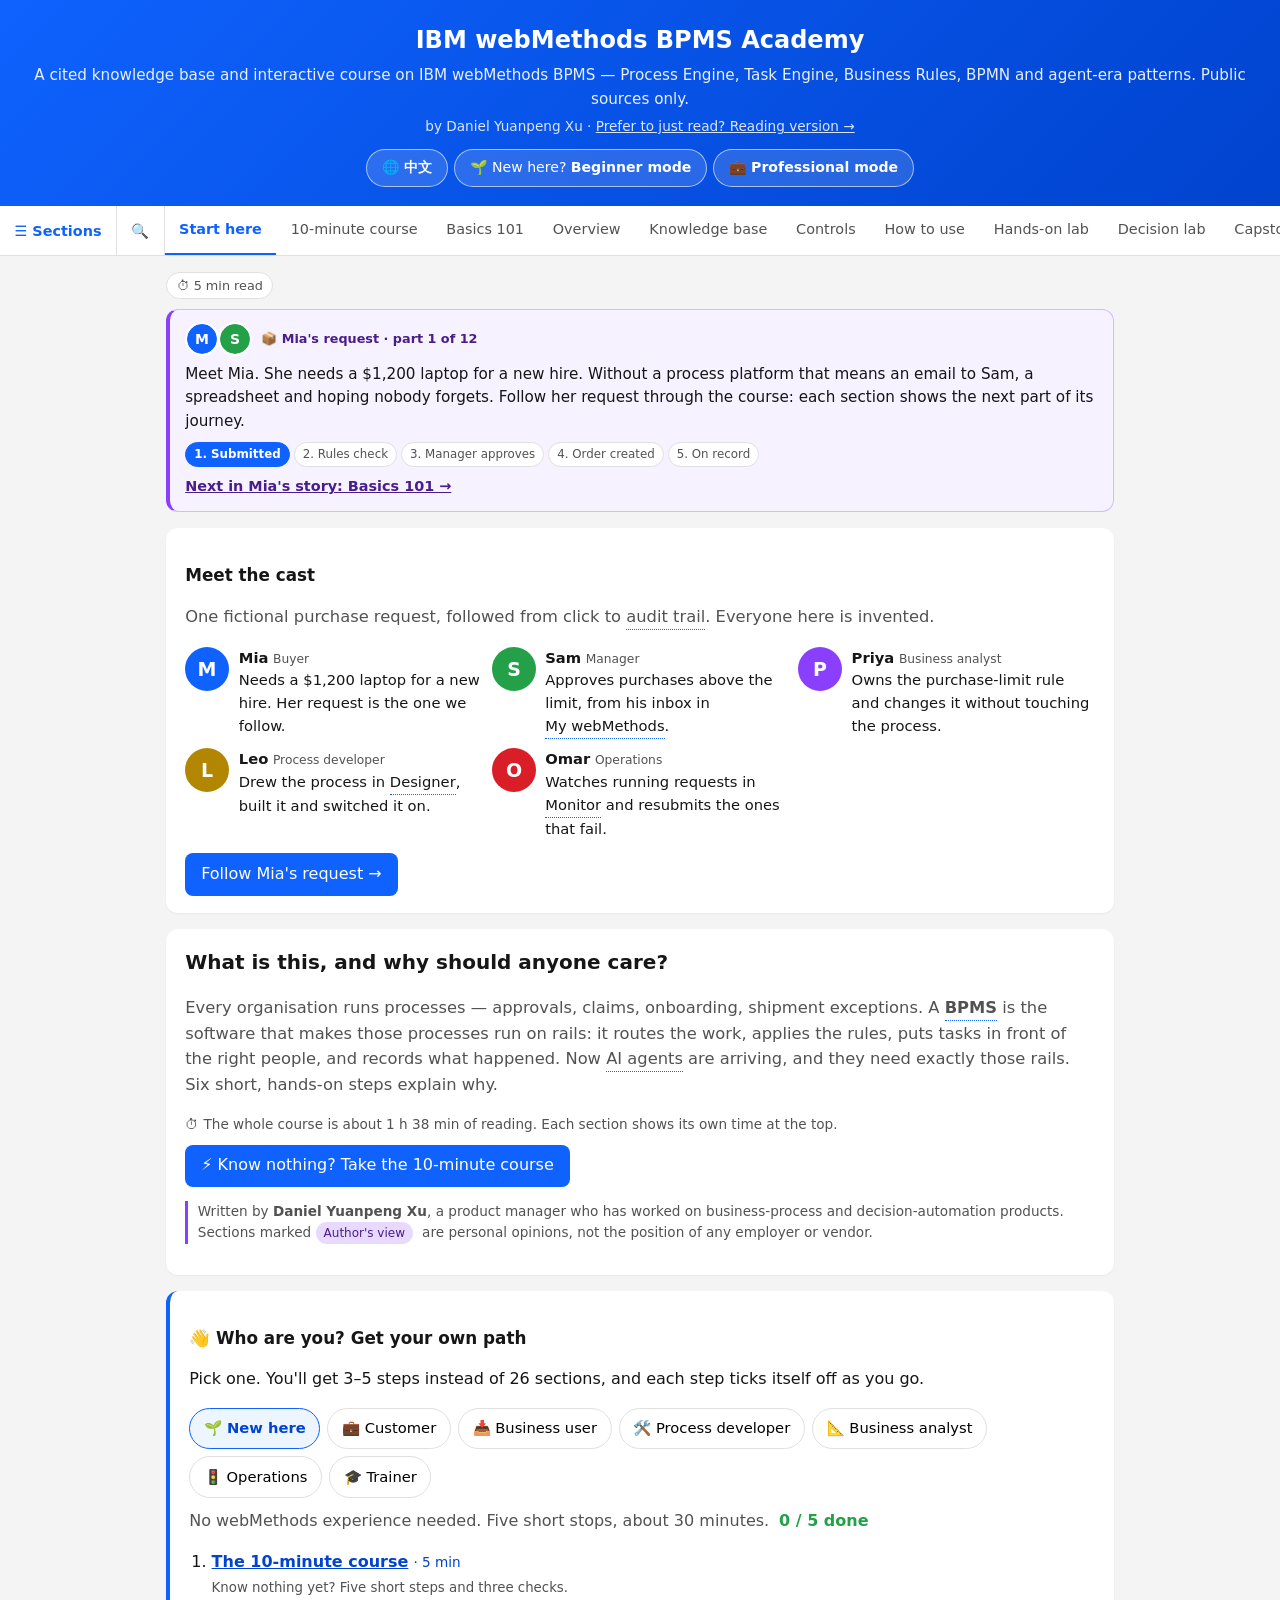
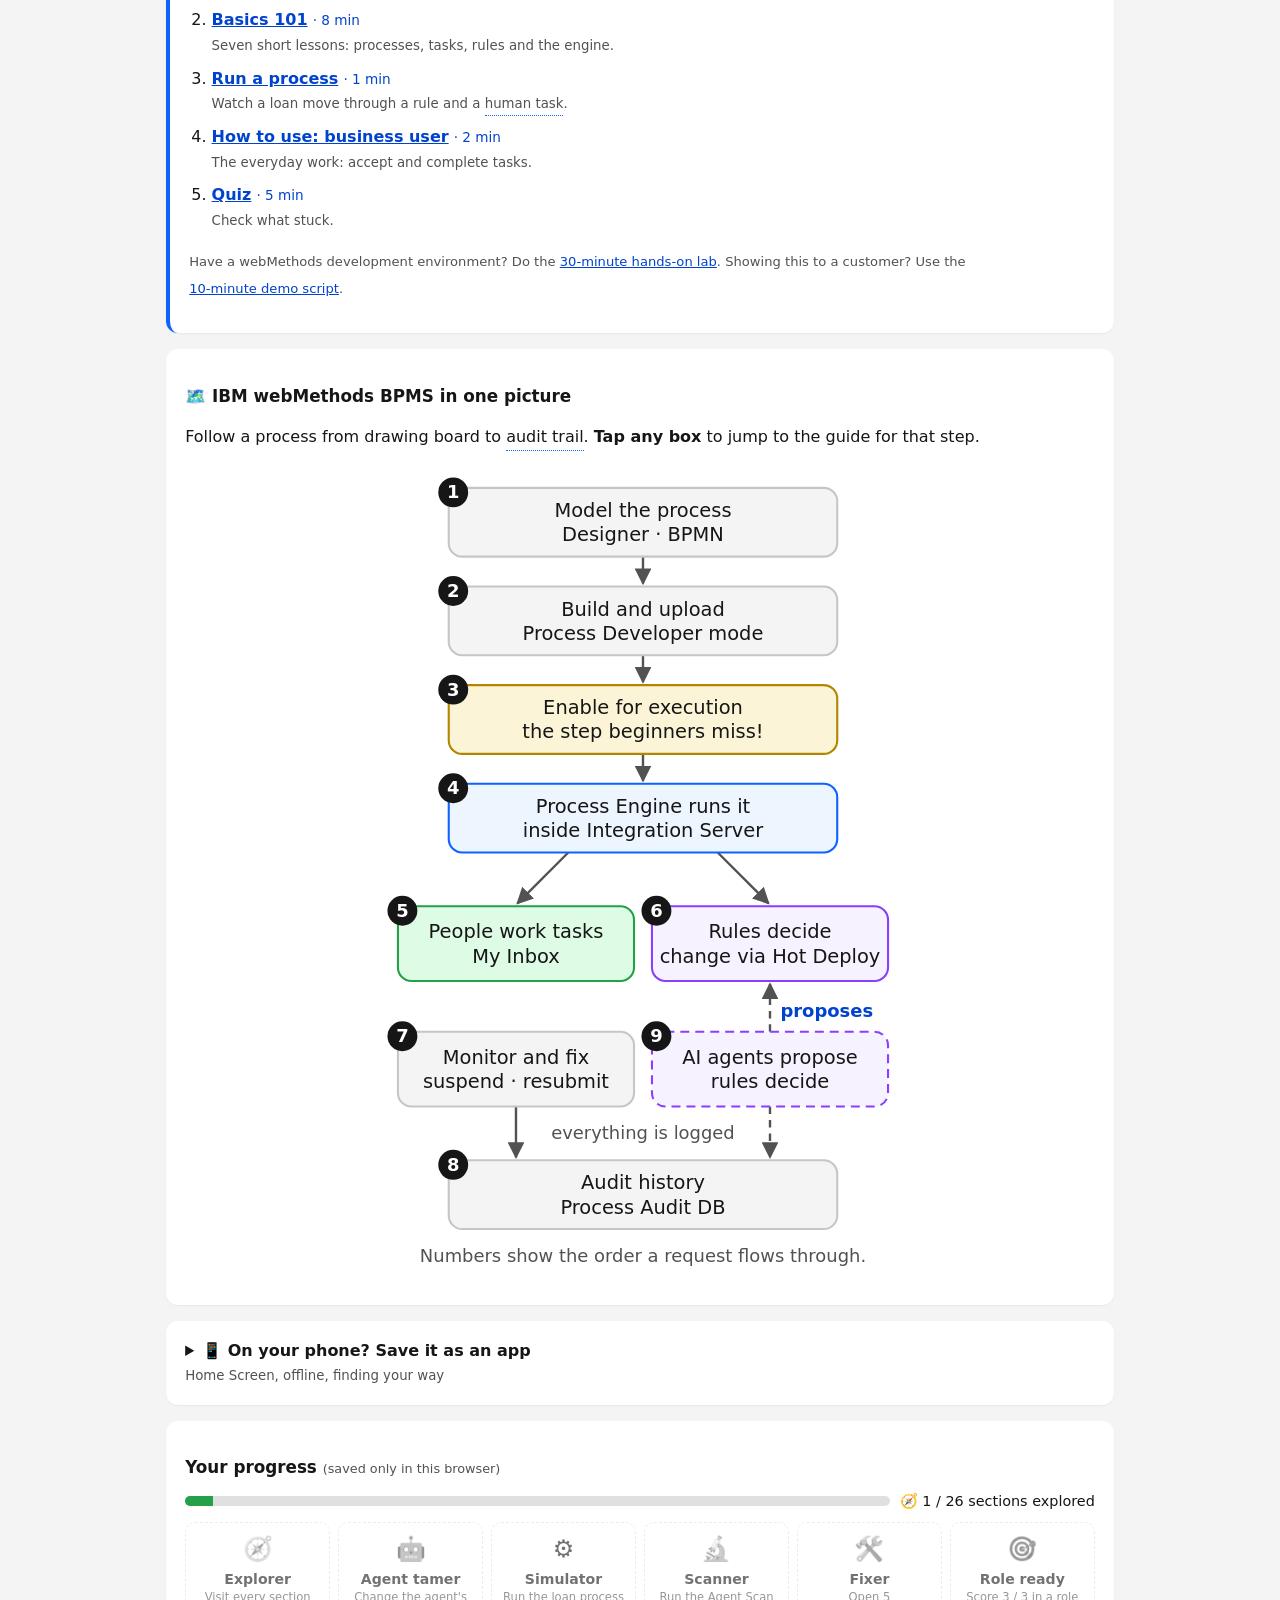
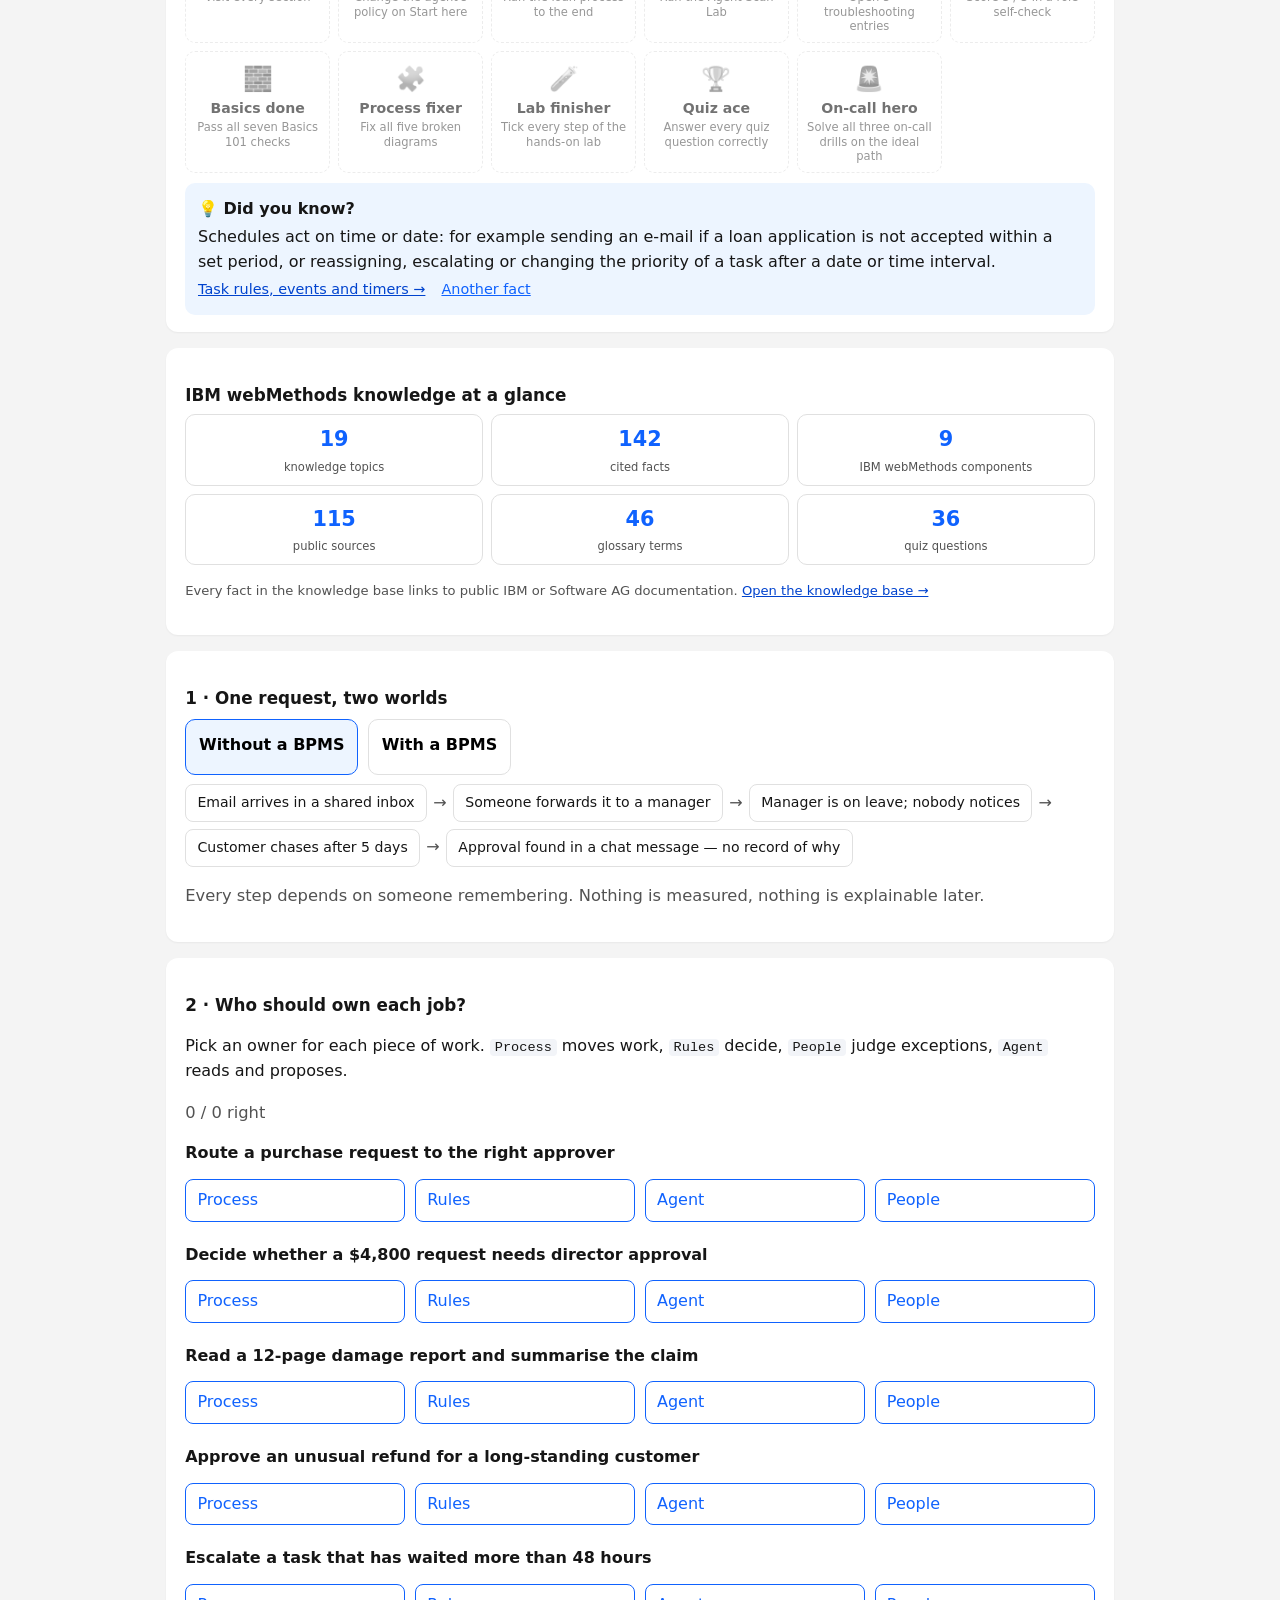
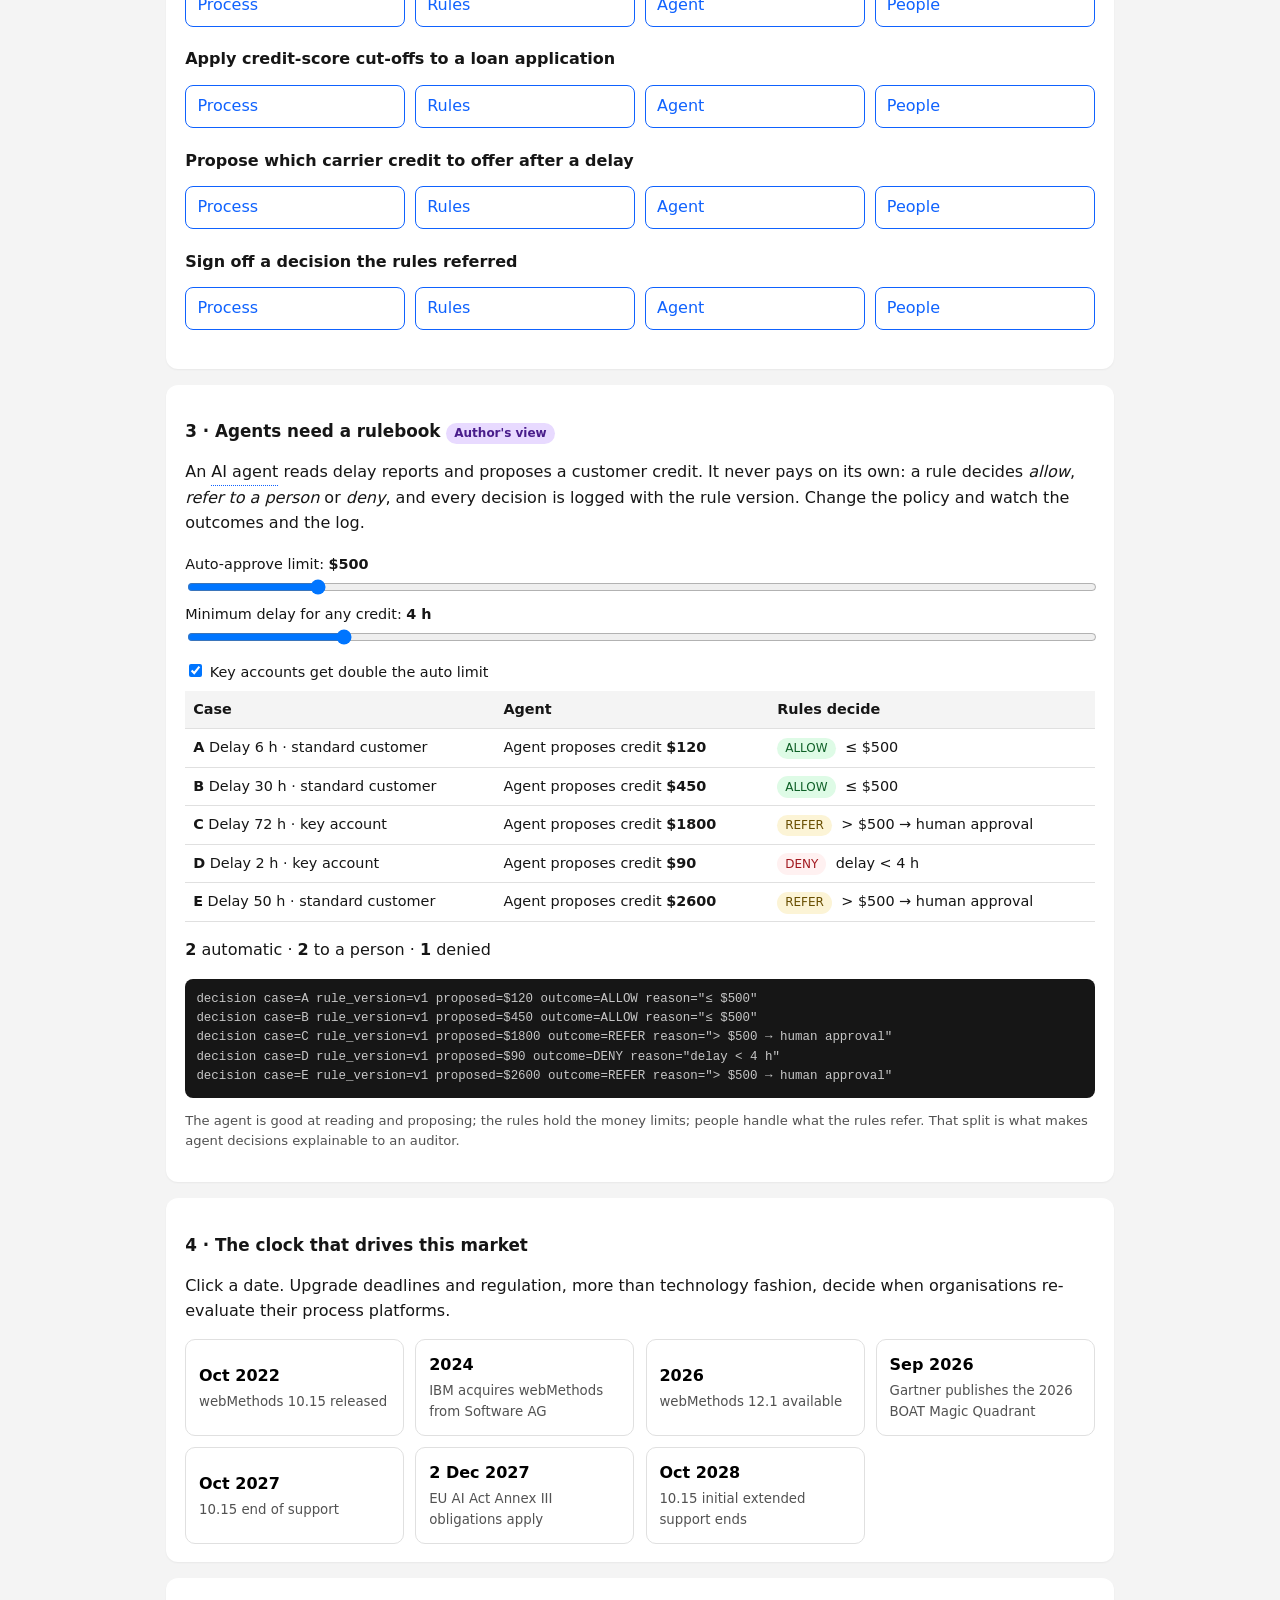
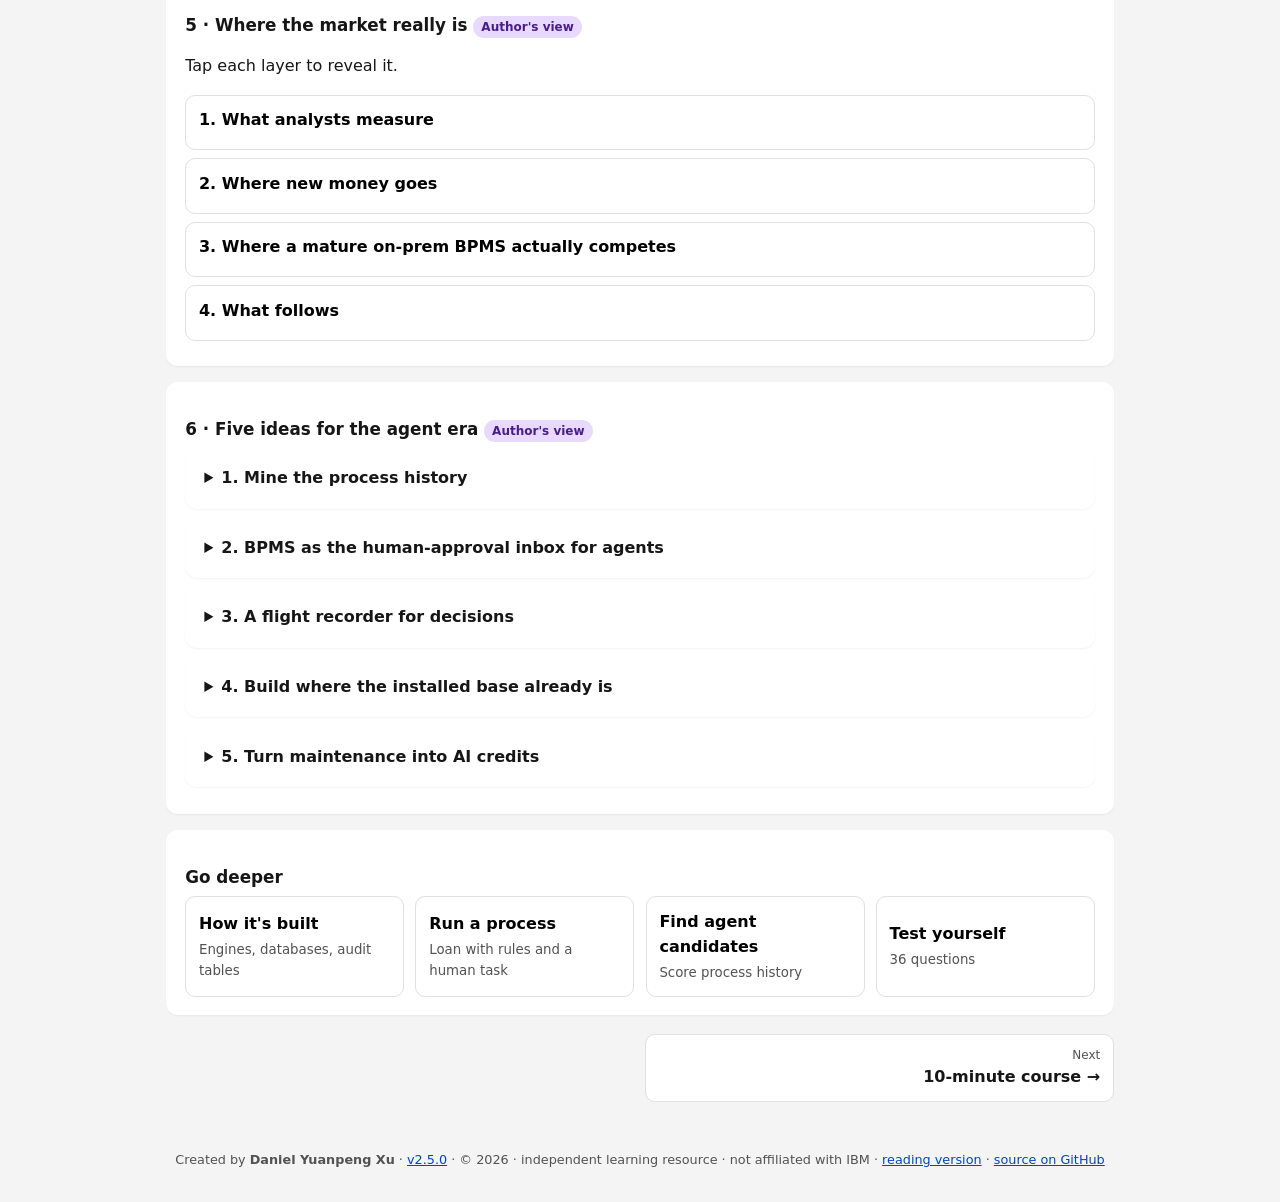
==== commit 00f84d11: "Capstone: clothing-store markdown approval (EN + 中文) One markdown request end to end: the agent prop" ====
--- a/index.html
+++ b/index.html
@@ -31,6 +31,7 @@
   <button data-section="howto">How to use</button>
   <button data-section="lab">Hands-on lab</button>
   <button data-section="decisions">Decision lab</button>
+  <button data-section="capstone">Capstone</button>
   <button data-section="puzzles">Fix the diagram</button>
   <button data-section="swipe">Swipe sort</button>
   <button data-section="trouble">Troubleshooting</button>
@@ -61,7 +62,7 @@
 
     <div class="card beginner" id="path-card">
       <h3 data-i18n="p.h3">👋 Who are you? Get your own path</h3>
-      <p data-i18n="p.p">Pick one. You'll get 3–5 steps instead of 25 sections, and each step ticks itself off as you go.</p>
+      <p data-i18n="p.p">Pick one. You'll get 3–5 steps instead of 26 sections, and each step ticks itself off as you go.</p>
       <div class="role-chips" id="role-chips" role="radiogroup" aria-label="Choose your role" data-i18n-attr="aria-label:p.aria"></div>
       <p class="path-intro" id="path-intro"></p>
       <ol class="path" id="beginner-path"></ol>
@@ -233,7 +234,10 @@
     <div class="card" id="decision-table-lab"></div>
     <div class="card" id="agility-compare"></div>
     <div class="card" id="rules-pitfalls"></div>
-  </section>
+    <div class="card"><p data-i18n="dl.next">Ready to put it all together? Follow one markdown request through an agent, the rules, a manager and the process in the <a href="#capstone">capstone</a>.</p></div>
+  </section>
+
+  <section id="capstone" class="section"><div id="capstone-app"></div></section>
 
   <section id="puzzles" class="section">
     <div class="card"><h2 data-i18n="pz.h2">Fix the diagram: five broken processes</h2>
@@ -376,6 +380,7 @@
 <script src="js/controls.js"></script>
 <script src="js/app.js"></script>
 <script src="js/decision-lab.js"></script>
+<script src="js/capstone.js"></script>
 <script src="js/mobile.js"></script>
 <script src="js/diagrams.js"></script>
 <script src="js/puzzles.js"></script>
--- a/css/styles.css
+++ b/css/styles.css
@@ -439,3 +439,22 @@
 .search-hit mark { background: #fcf4d6; padding: 0 .1em; border-radius: 2px; }
 .search-none { padding: .6rem; color: var(--muted, #525252); }
 nav .search-btn { z-index: 1; }
+/* Capstone: clothing-store markdown approval */
+.cap-rules { padding-left: 1.1rem; }
+.cap-rules li { margin-bottom: .45rem; }
+.cap-rules input, .cap-inputs input { width: 4.6rem; }
+.cap-inputs label { display: flex; flex-direction: column; font-size: .85rem; gap: .2rem; }
+.cap-flow { list-style: none; padding: 0; margin: .8rem 0; counter-reset: cap; }
+.cap-flow li { position: relative; padding: .45rem .6rem .45rem 2.1rem; margin-bottom: .35rem; border: 1px solid #c6c6c6; border-radius: 8px; color: var(--muted); font-size: .9rem; }
+.cap-flow li::before { counter-increment: cap; content: counter(cap); position: absolute; left: .55rem; top: .45rem; width: 1.2rem; height: 1.2rem; border-radius: 50%; background: #e0e0e0; color: #161616; font-size: .75rem; text-align: center; line-height: 1.2rem; }
+.cap-flow li.on { border-color: #24a148; background: #defbe6; color: #161616; }
+.cap-flow li.on::before { background: #24a148; color: #fff; }
+.cap-flow li.no { border-color: #da1e28; background: #fff1f1; color: #161616; }
+.cap-flow li.no::before { background: #da1e28; color: #fff; }
+.cap-log { padding-left: 0; list-style: none; font-size: .88rem; }
+.cap-log li { padding: .35rem 0; border-bottom: 1px solid #e0e0e0; overflow-wrap: anywhere; }
+.cap-bar { display: flex; height: 1.6rem; border-radius: 6px; overflow: hidden; margin: .4rem 0 .8rem; font-size: .8rem; font-weight: 600; color: #fff; }
+.cap-bar span { display: flex; align-items: center; justify-content: center; }
+.cap-bar .a { background: #24a148; } .cap-bar .m { background: #b28600; } .cap-bar .r { background: #da1e28; }
+.cap-q { margin: .4rem 0; } .cap-q summary { cursor: pointer; } .cap-q p { margin: .3rem 0 .3rem 1rem; }
+#cap-verdict { overflow-wrap: anywhere; }
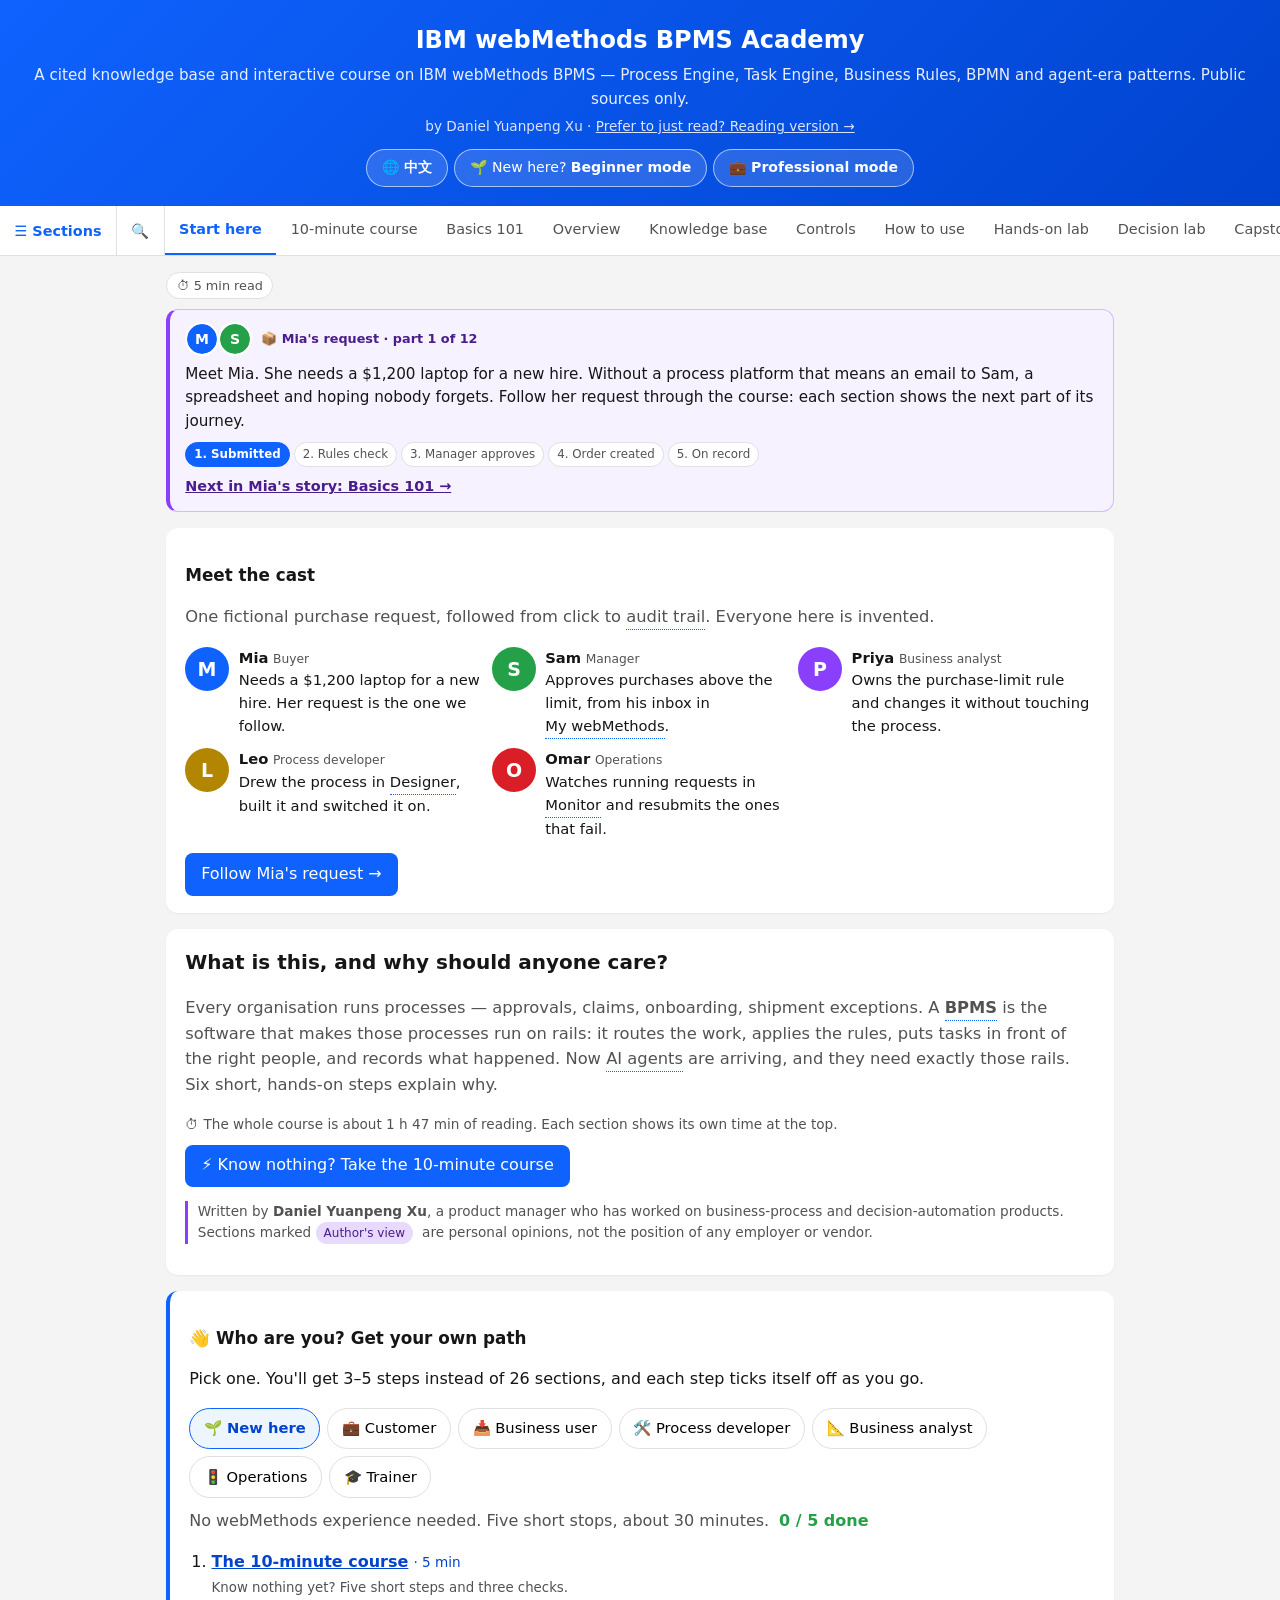
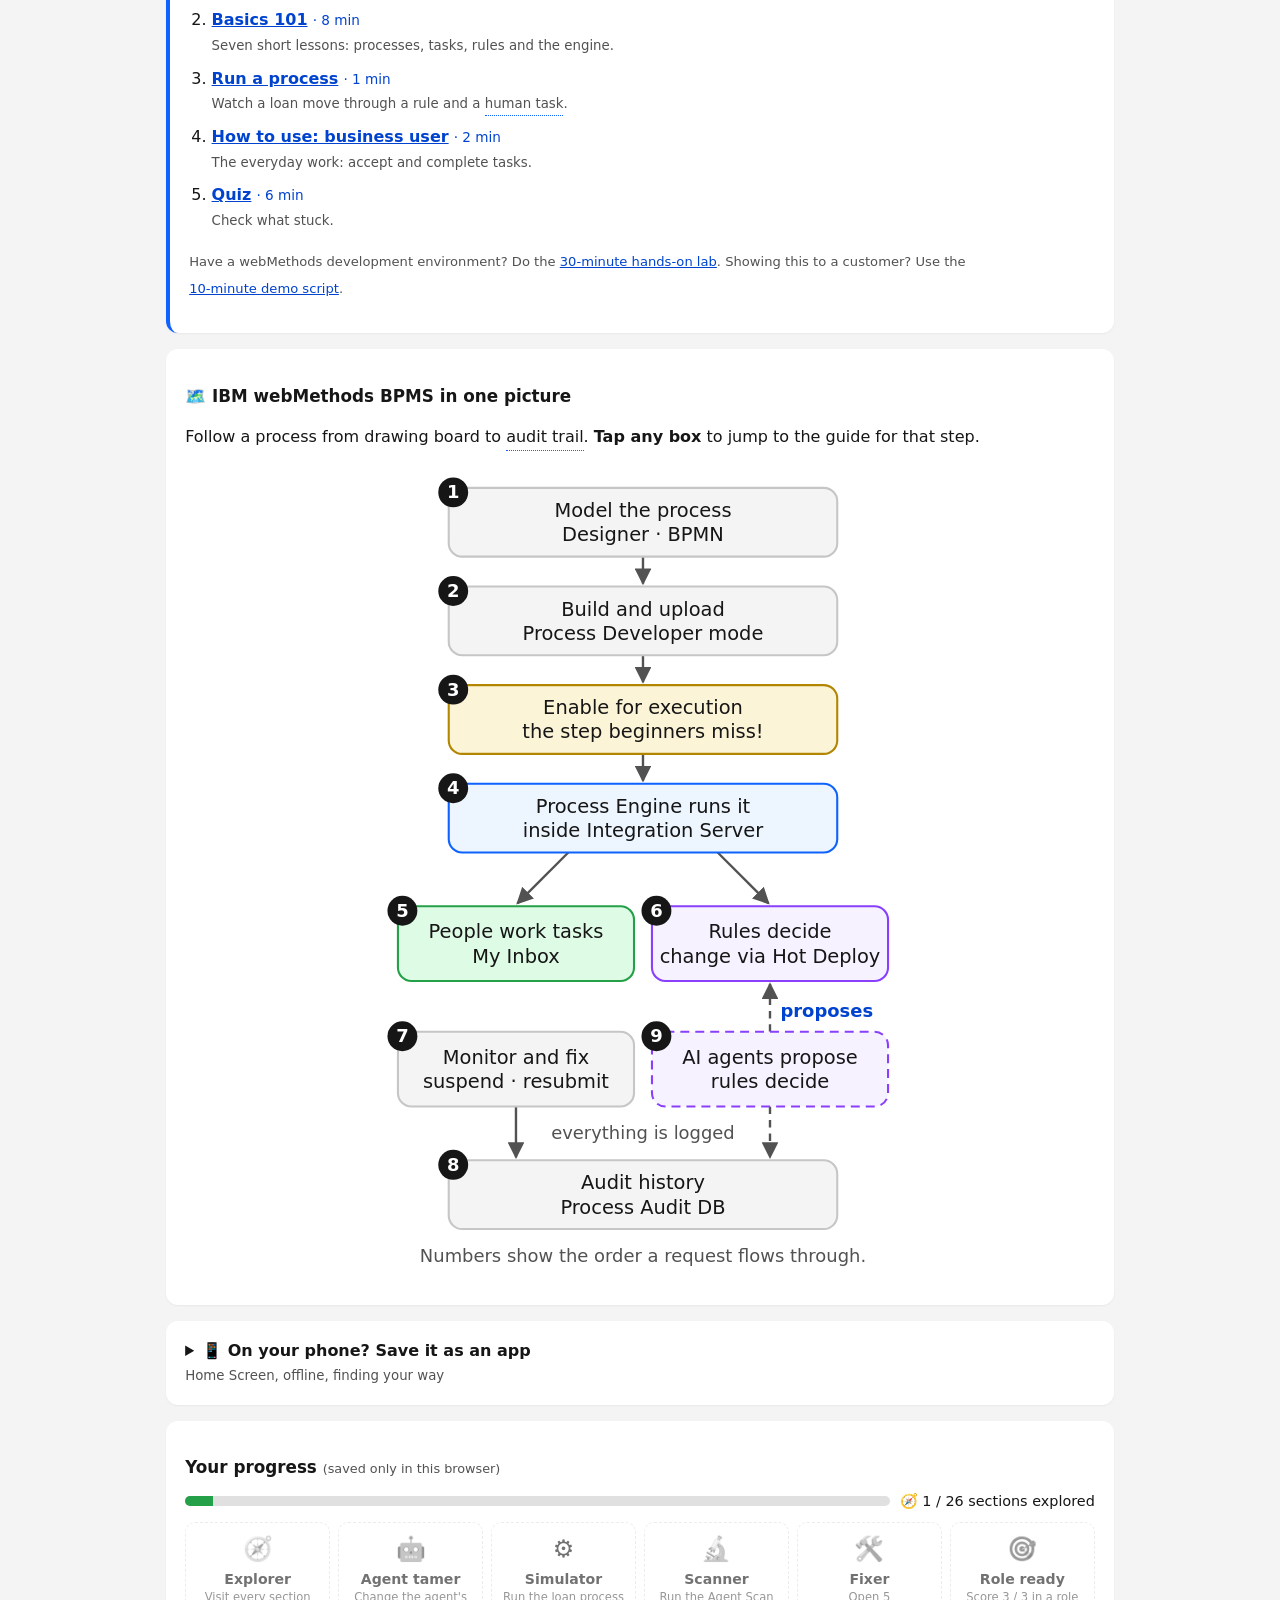
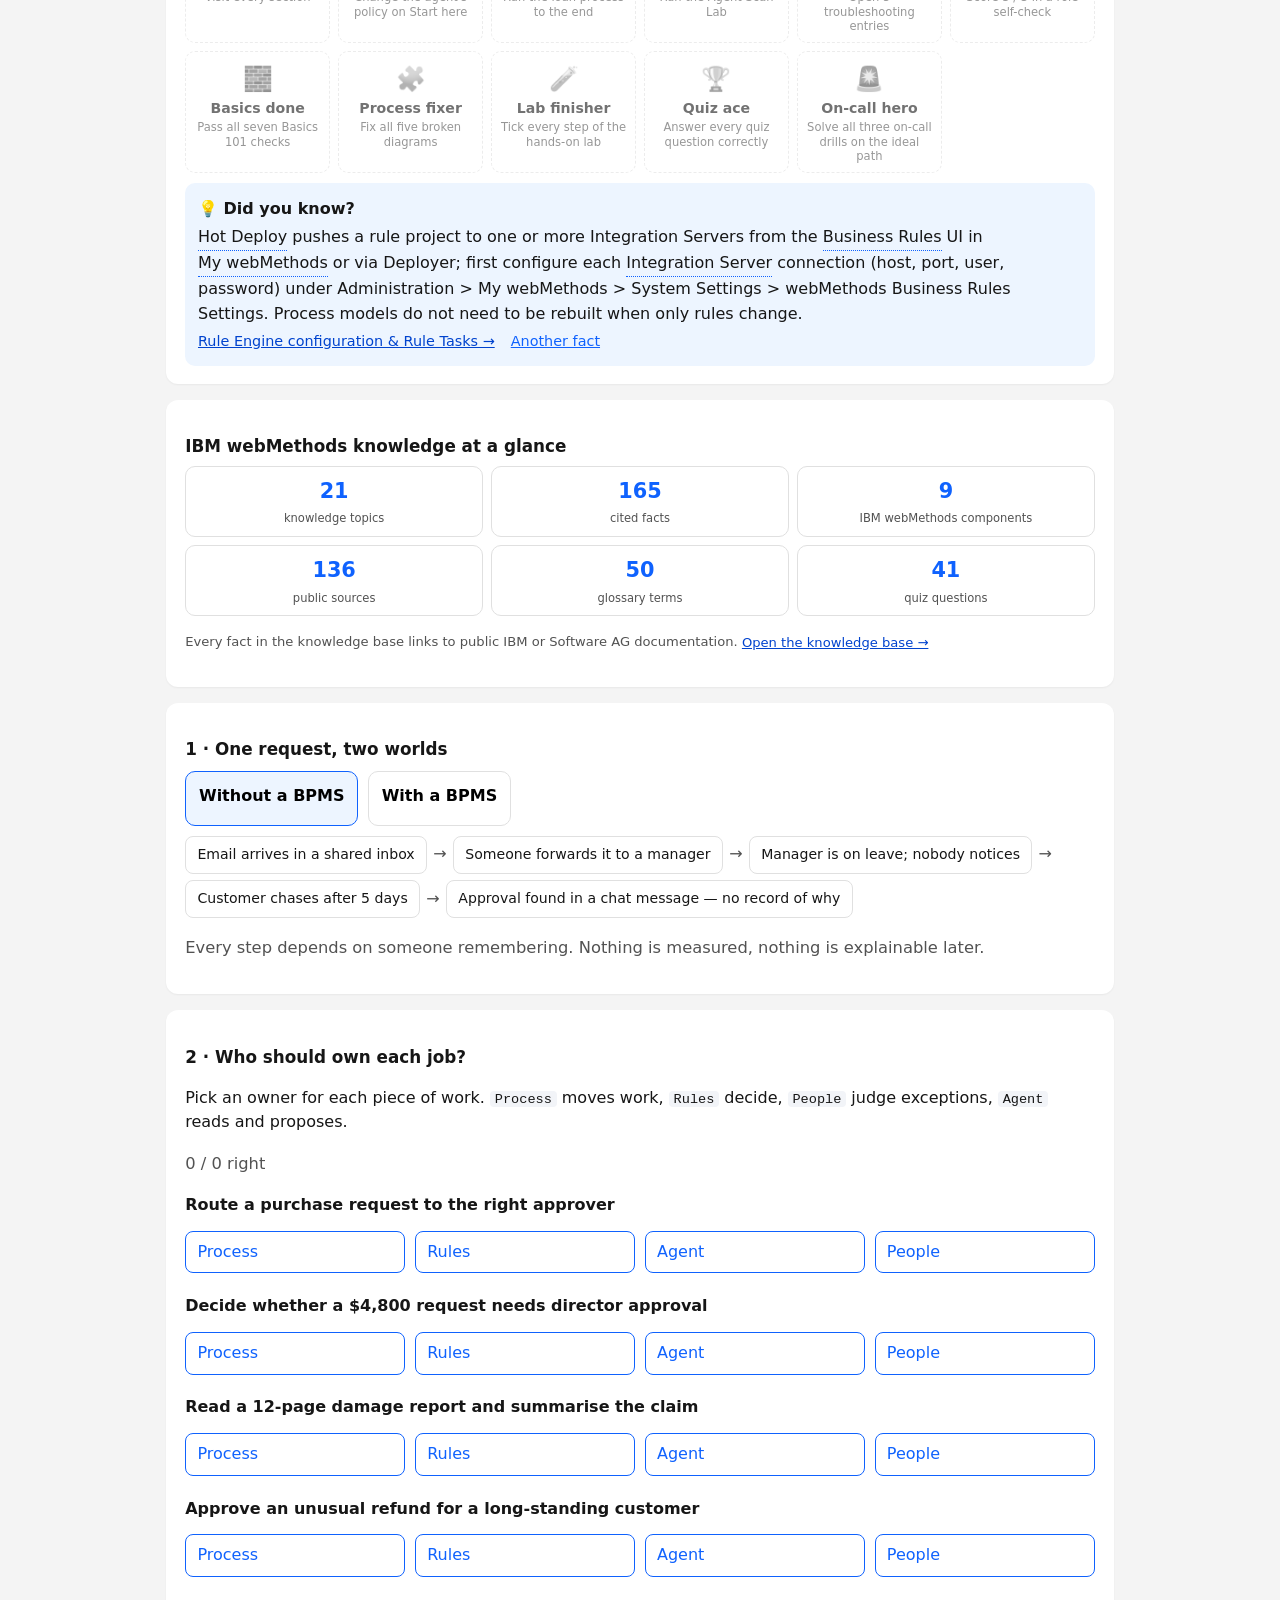
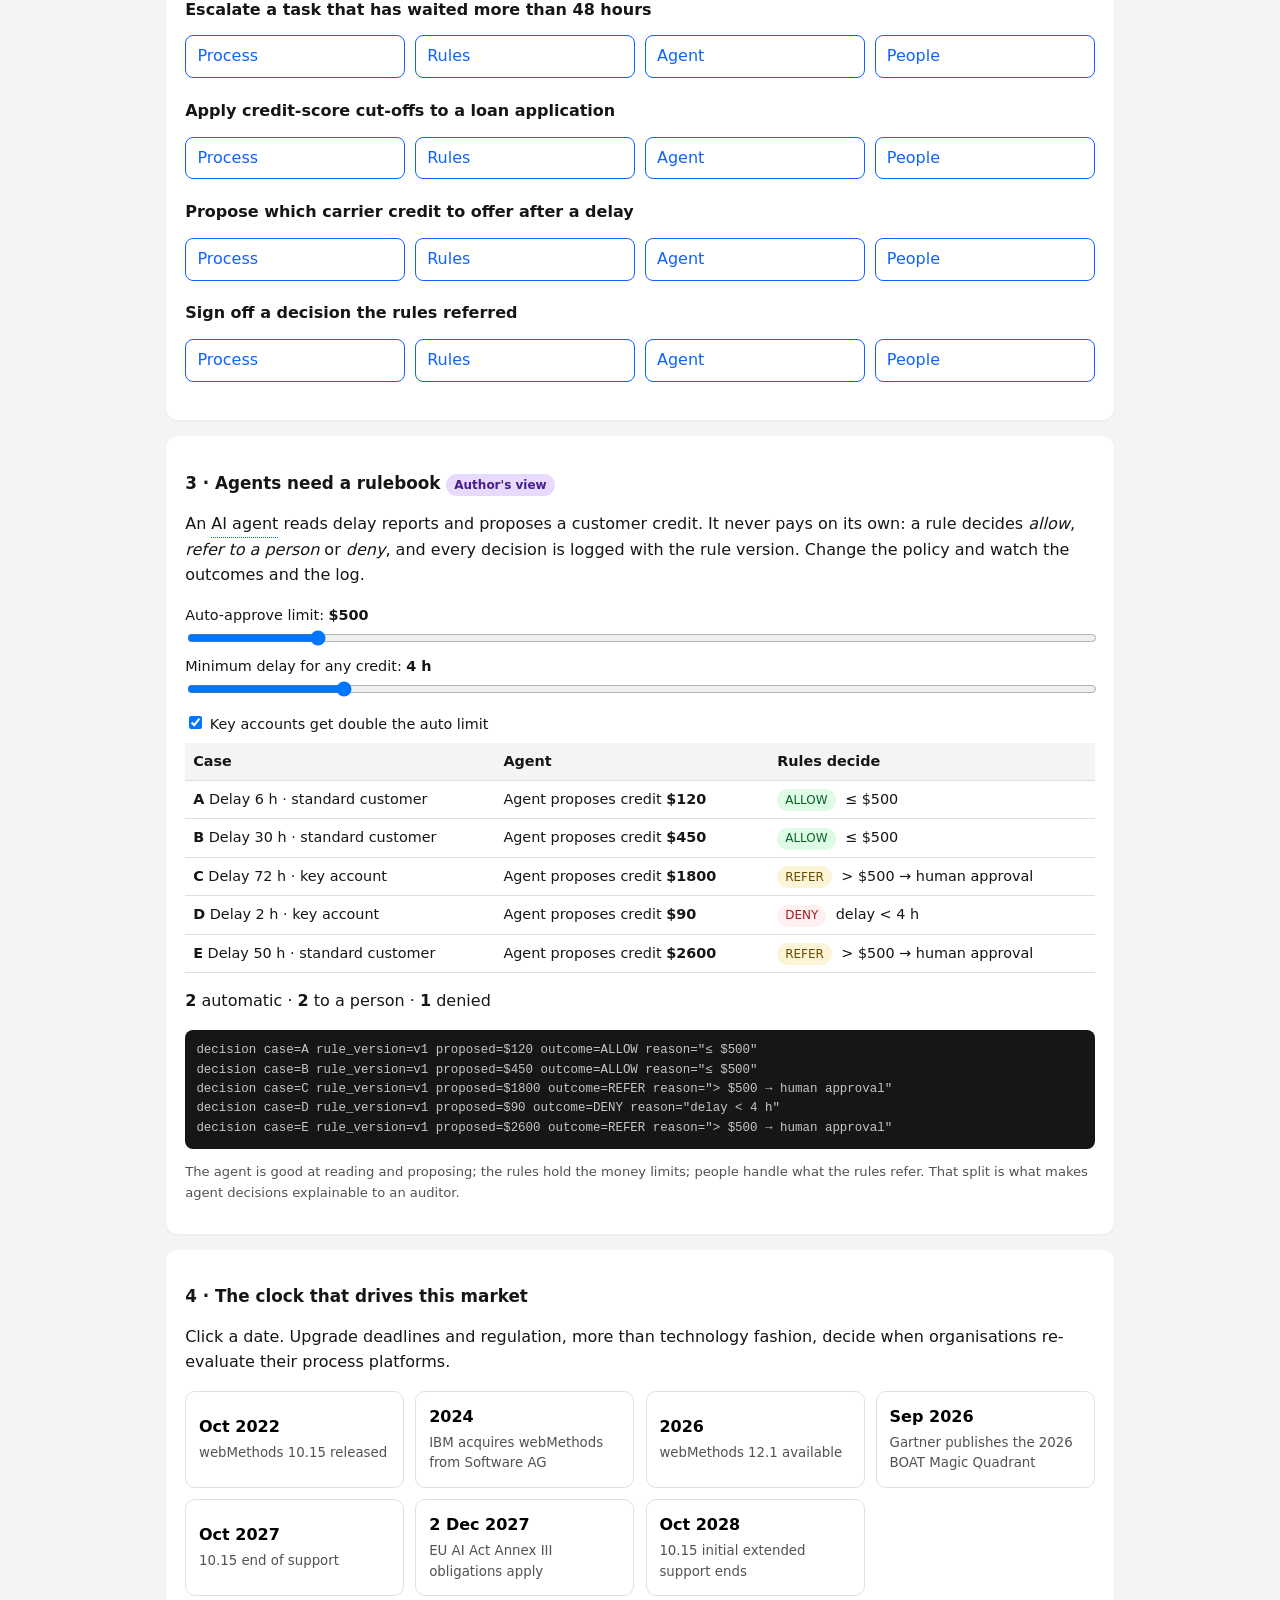
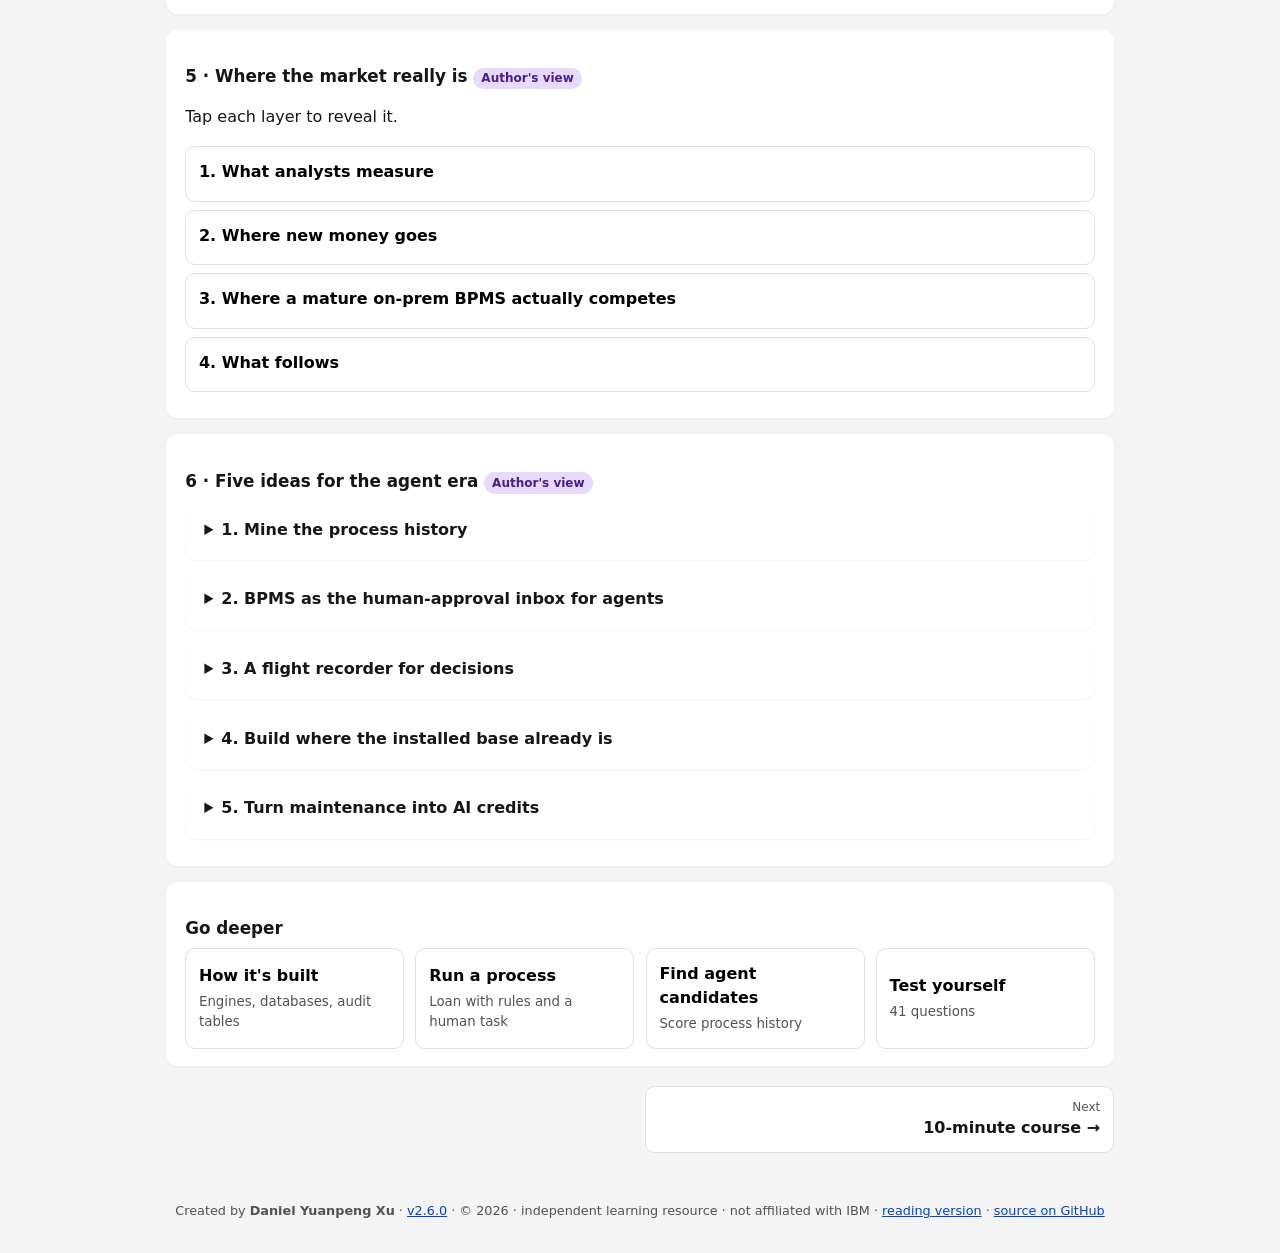
==== commit 9af0460c: "Release v2.6.0: capstone and deeper knowledge base Version 2.6.0 everywhere (READMEs, PRD, footers, " ====
--- a/index.html
+++ b/index.html
@@ -360,7 +360,7 @@
       <div id="review-body"></div></div>
   </section>
 </main>
-<footer><span data-i18n="f.by">Created by</span> <strong>Daniel Yuanpeng Xu</strong> · <a href="https://github.com/Xudaniel/webmethods-bpms-academy/releases/tag/v2.5.0" id="version">v2.5.0</a> · © 2026 · <span data-i18n="f.ind">independent learning resource · not affiliated with IBM</span> · <a href="read.html" data-i18n="f.read">reading version</a> · <a href="https://github.com/Xudaniel/webmethods-bpms-academy" data-i18n="f.src">source on GitHub</a></footer>
+<footer><span data-i18n="f.by">Created by</span> <strong>Daniel Yuanpeng Xu</strong> · <a href="https://github.com/Xudaniel/webmethods-bpms-academy/releases/tag/v2.6.0" id="version">v2.6.0</a> · © 2026 · <span data-i18n="f.ind">independent learning resource · not affiliated with IBM</span> · <a href="read.html" data-i18n="f.read">reading version</a> · <a href="https://github.com/Xudaniel/webmethods-bpms-academy" data-i18n="f.src">source on GitHub</a></footer>
 <script src="js/i18n.js"></script>
 <script src="js/zh/core.js"></script>
 <script src="js/zh/beginner.js"></script>
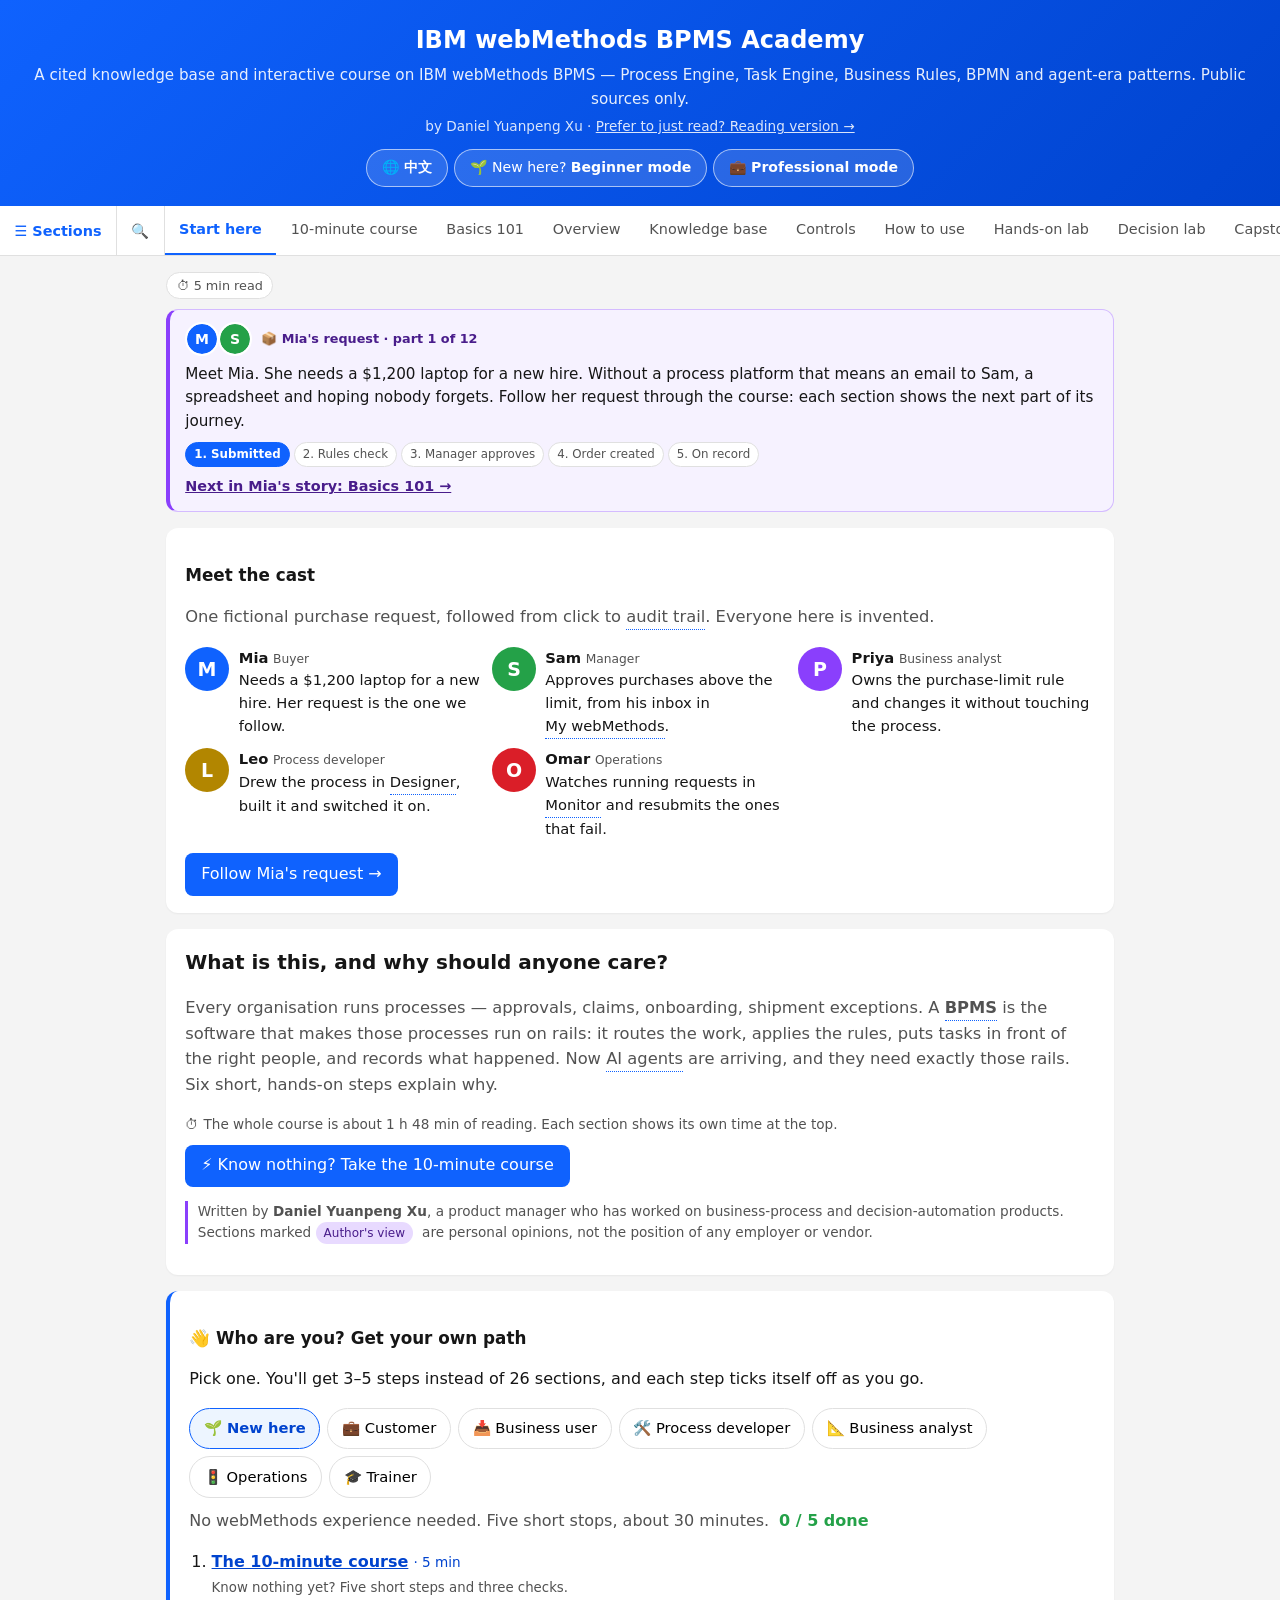
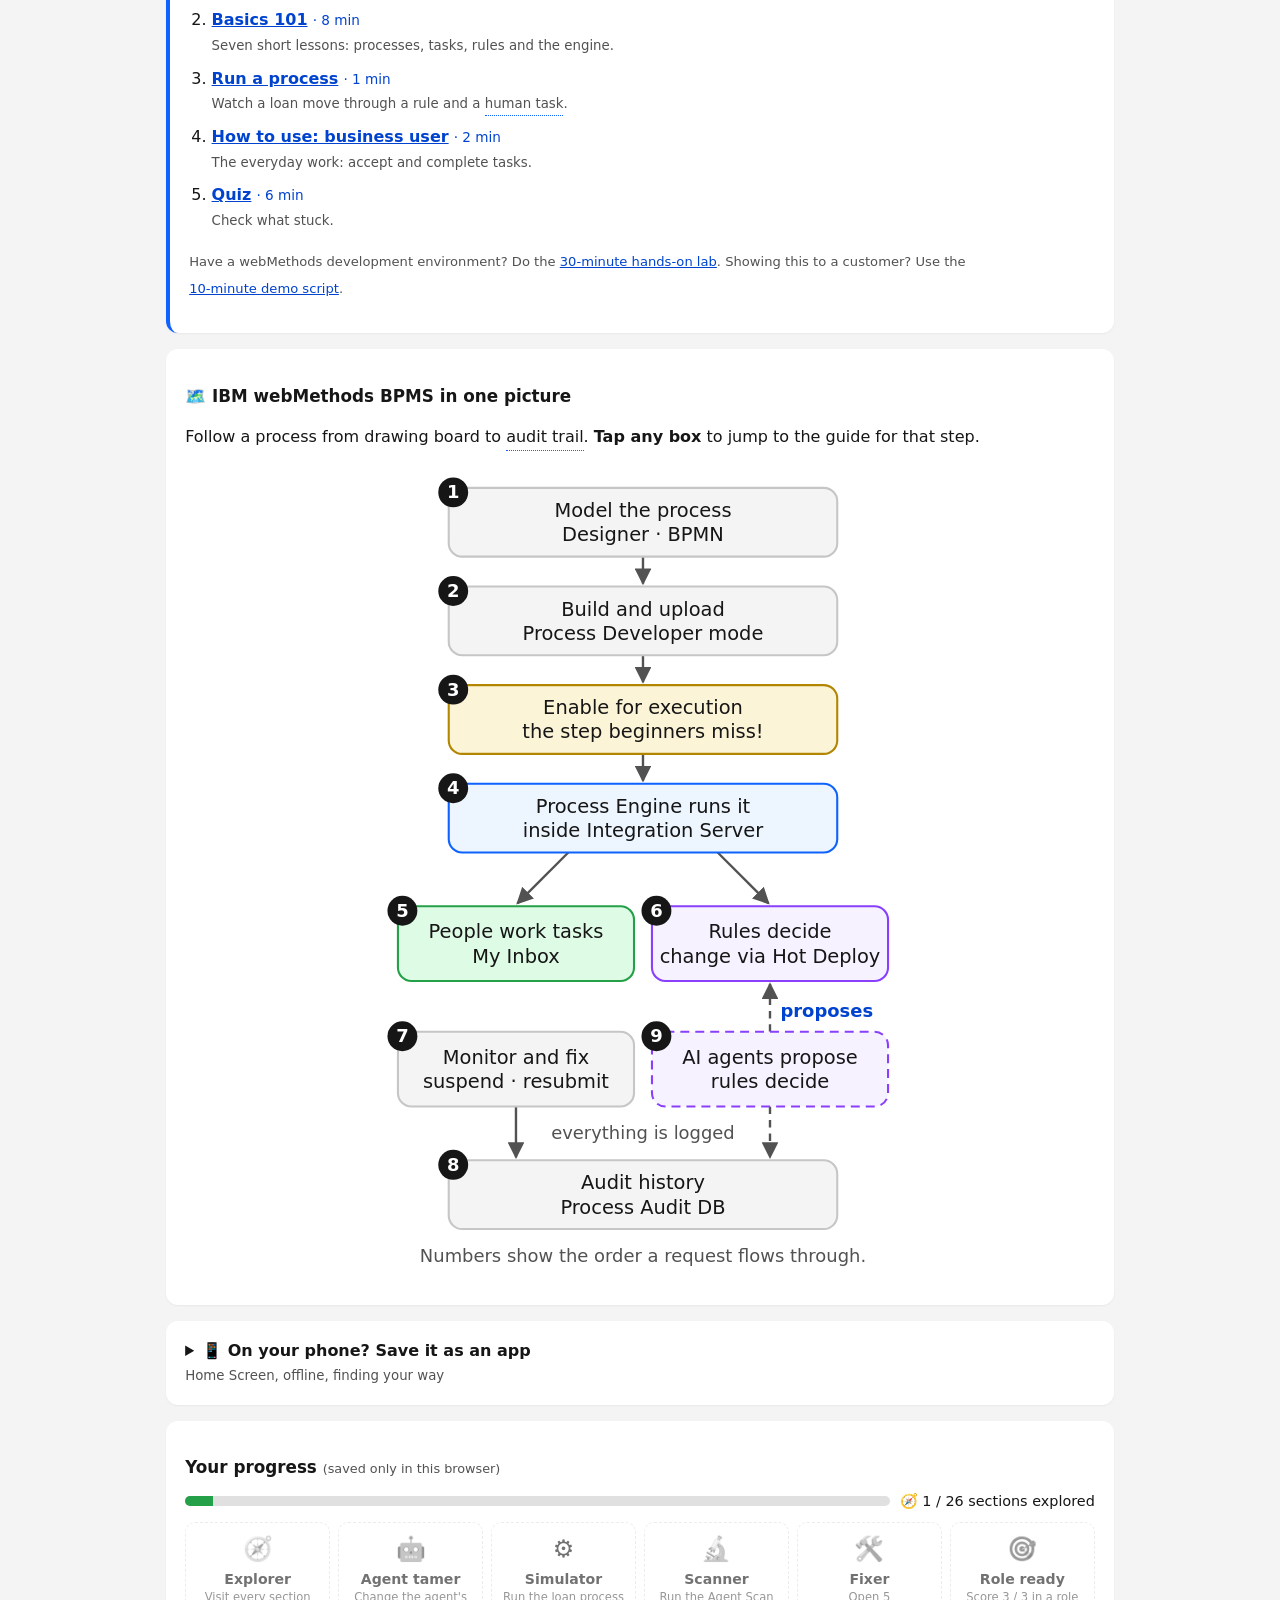
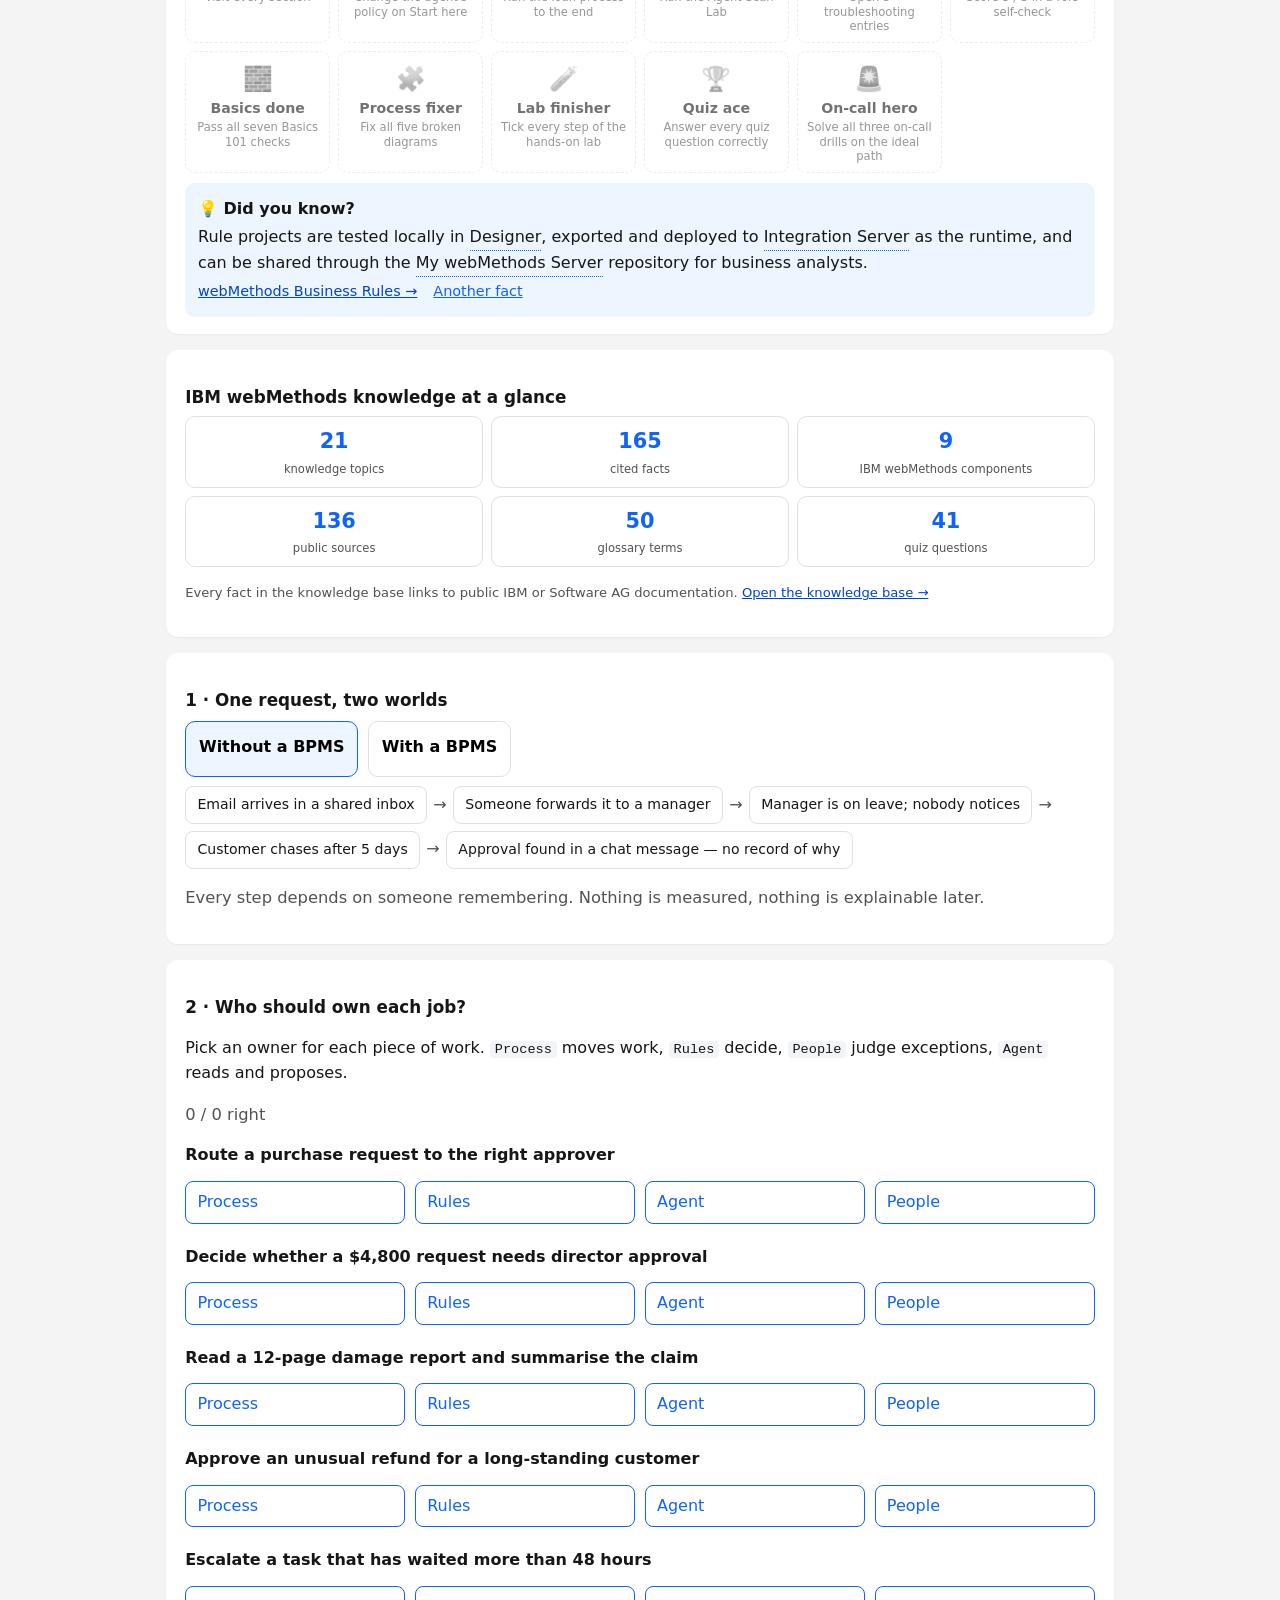
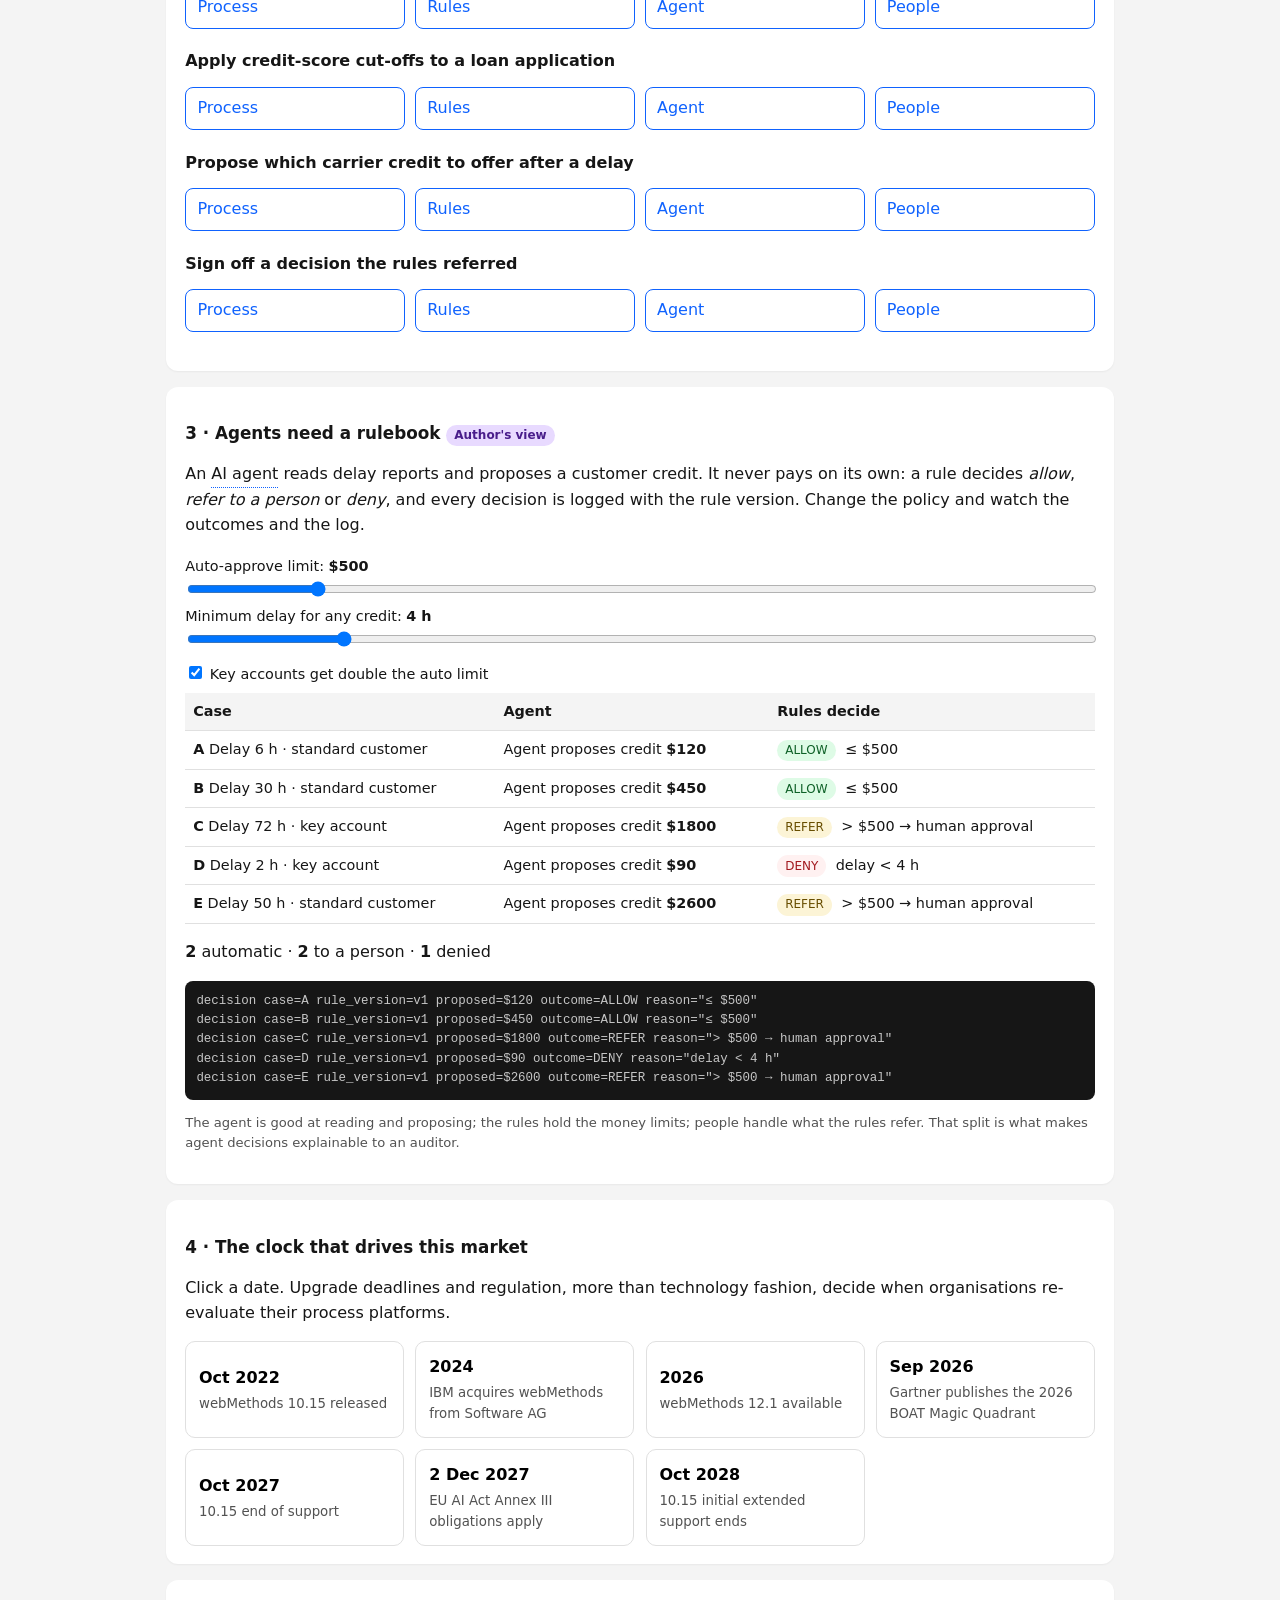
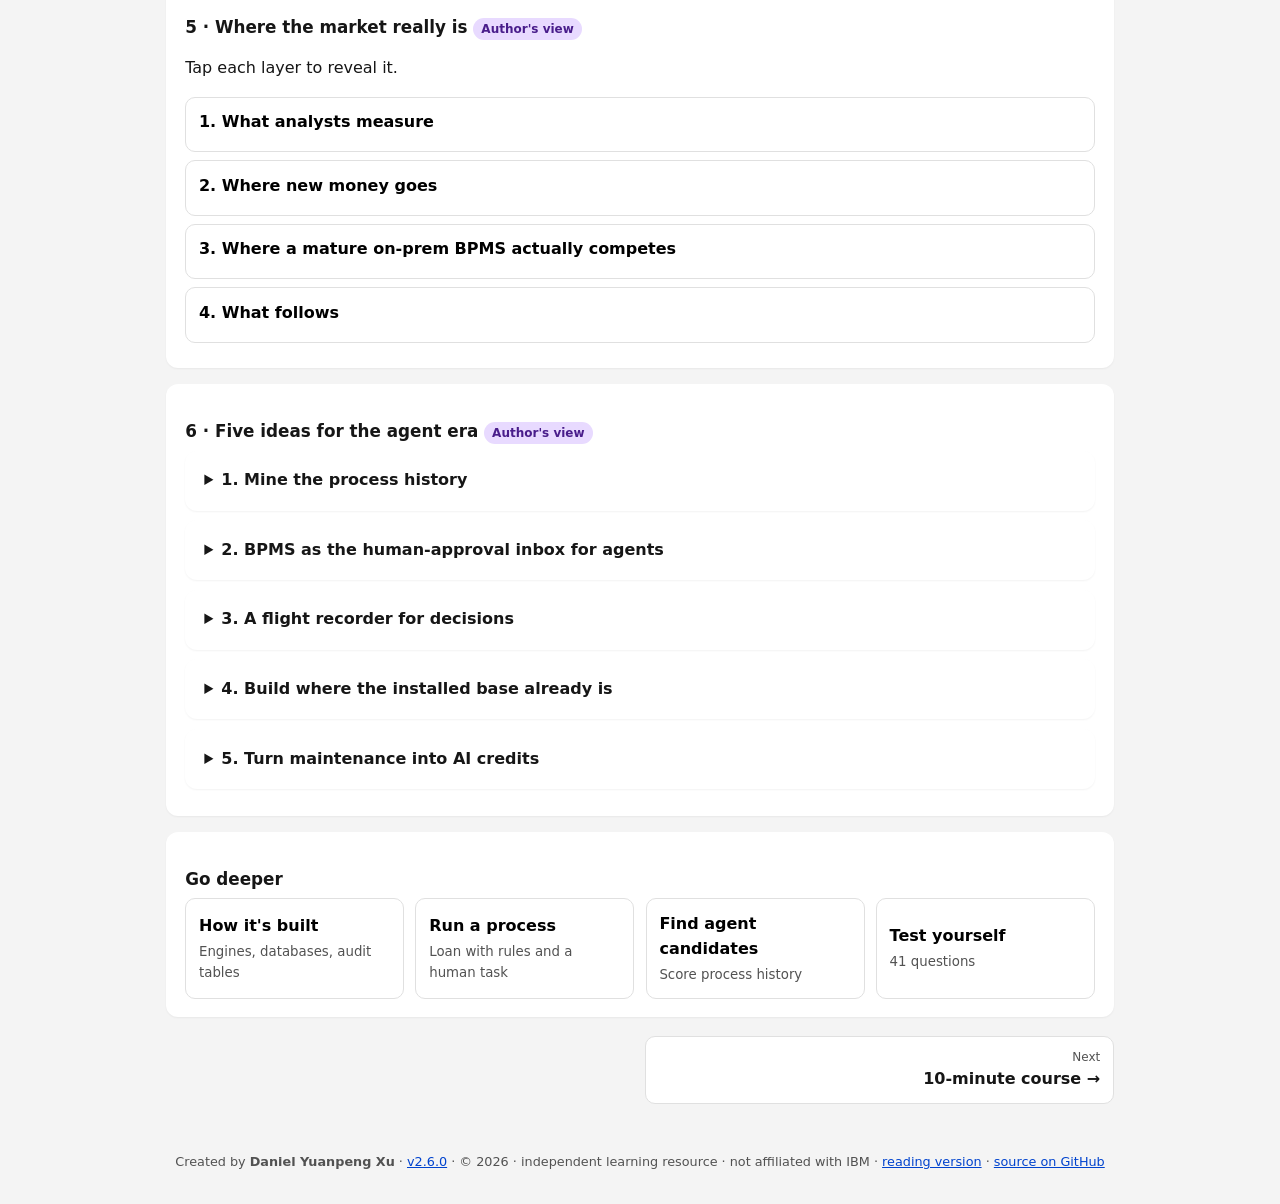
==== commit 45aa3042: "Knowledge base, hands-on: join lab, task life cycle, vote calculator and guess-first questions (EN +" ====
--- a/index.html
+++ b/index.html
@@ -379,6 +379,7 @@
 <script src="js/crash.js"></script>
 <script src="js/controls.js"></script>
 <script src="js/app.js"></script>
+<script src="js/kb-play.js"></script>
 <script src="js/decision-lab.js"></script>
 <script src="js/capstone.js"></script>
 <script src="js/mobile.js"></script>
--- a/css/styles.css
+++ b/css/styles.css
@@ -458,3 +458,33 @@
 .cap-bar .a { background: #24a148; } .cap-bar .m { background: #b28600; } .cap-bar .r { background: #da1e28; }
 .cap-q { margin: .4rem 0; } .cap-q summary { cursor: pointer; } .cap-q p { margin: .3rem 0 .3rem 1rem; }
 #cap-verdict { overflow-wrap: anywhere; }
+
+/* Knowledge base, hands-on (kb-play.js) */
+.kbp { display: grid; gap: .8rem; margin: .8rem 0; }
+.kbp-block { border: 1px dashed var(--primary); border-radius: var(--radius); padding: .75rem .85rem; background: var(--primary-light); }
+.kbp-block h4 { margin: 0 0 .35rem; font-size: 1rem; }
+.kbp-hint { margin: 0 0 .4rem; color: var(--muted); font-size: .92rem; }
+.kbp-row { display: flex; flex-wrap: wrap; gap: .3rem 1rem; margin: .2rem 0; }
+.kbp-opt { display: flex; gap: .45rem; align-items: center; padding: .3rem .1rem; cursor: pointer; }
+.kbp-opt input { width: 1.2rem; height: 1.2rem; }
+.kbp-svg { width: 100%; max-width: 420px; height: auto; display: block; margin: .4rem 0; }
+.kbp-svg text { font-size: 12px; fill: var(--text); } .kbp-svg .kd { font-weight: 700; font-size: 11px; }
+.kbp-svg rect, .kbp-svg polygon { stroke-width: 2; }
+.kn-ok { fill: #defbe6; stroke: var(--success); } .kn-dead { fill: #fff1f1; stroke: var(--danger); stroke-dasharray: 5 4; }
+.kn-wait { fill: #f4f4f4; stroke: #8d8d8d; } .kn-stuck { fill: #fcf4d6; stroke: #b28600; }
+.kl-ok { stroke: var(--success); stroke-width: 2.5; } .kl-dead { stroke: var(--danger); stroke-width: 2; stroke-dasharray: 5 4; }
+.kbp-out { margin: .3rem 0 0; font-size: .95rem; } .kbp-out.stuck { color: #8e6a00; font-weight: 600; }
+.kbp-btn { display: block; width: 100%; text-align: left; margin: .3rem 0; padding: .55rem .7rem; border: 1px solid var(--border); border-radius: 8px; background: #fff; font: inherit; cursor: pointer; min-height: 44px; }
+.kbp-btn.ok { border-color: var(--success); background: #defbe6; } .kbp-btn.no { border-color: var(--danger); background: #fff1f1; }
+.kbp-acts .kbp-btn { display: inline-block; width: auto; margin: .25rem .35rem .25rem 0; }
+.kbp-why { margin: .3rem 0 .6rem; font-size: .95rem; } .kbp-why em, .kbp-out em { color: var(--primary-dark); font-style: normal; font-weight: 600; }
+.kbp-range { display: grid; grid-template-columns: 1fr auto; gap: .2rem .6rem; align-items: center; margin: .35rem 0; }
+.kbp-range input { grid-column: 1 / -1; width: 100%; }
+.kbp-big { font-size: 1.6rem; font-weight: 700; margin: .4rem 0 0; color: var(--primary-dark); }
+.kbp-state { font-size: 1.05rem; margin: .2rem 0; }
+.kbp-chip { display: inline-block; padding: .15rem .6rem; border-radius: 999px; font-weight: 700; background: #e0e0e0; }
+.kbp-chip.s-active { background: #defbe6; color: #0e6027; } .kbp-chip.s-suspended { background: #fcf4d6; color: #8e6a00; }
+.kbp-chip.s-completed, .kbp-chip.s-canceled, .kbp-chip.s-error, .kbp-chip.s-expired { background: #e8daff; color: #491d8b; }
+.kbp-chip.s-deleted { background: #fff1f1; color: #a2191f; }
+.kb-facts li.kb-hit { background: #fcf4d6; outline: 2px solid #f1c21b; border-radius: 6px; transition: background .3s; }
+@media print { .kbp { display: none !important; } }
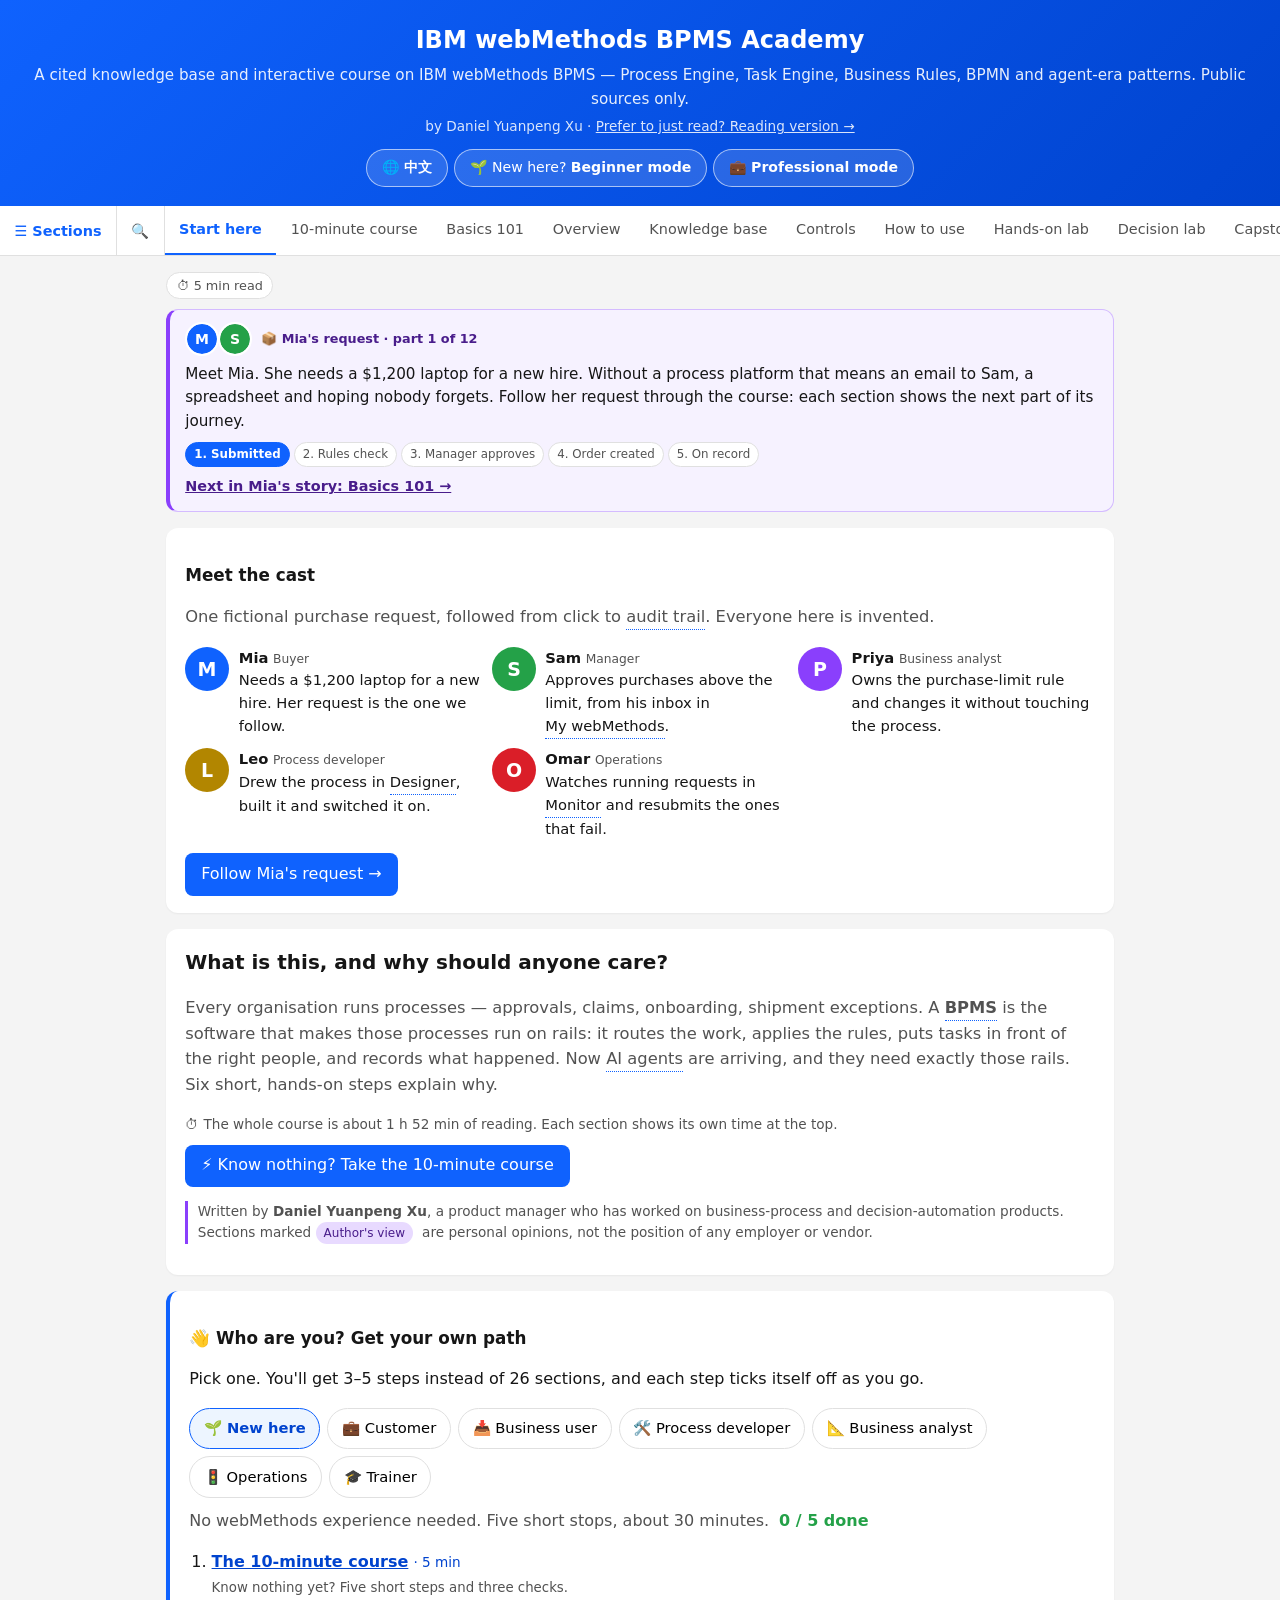
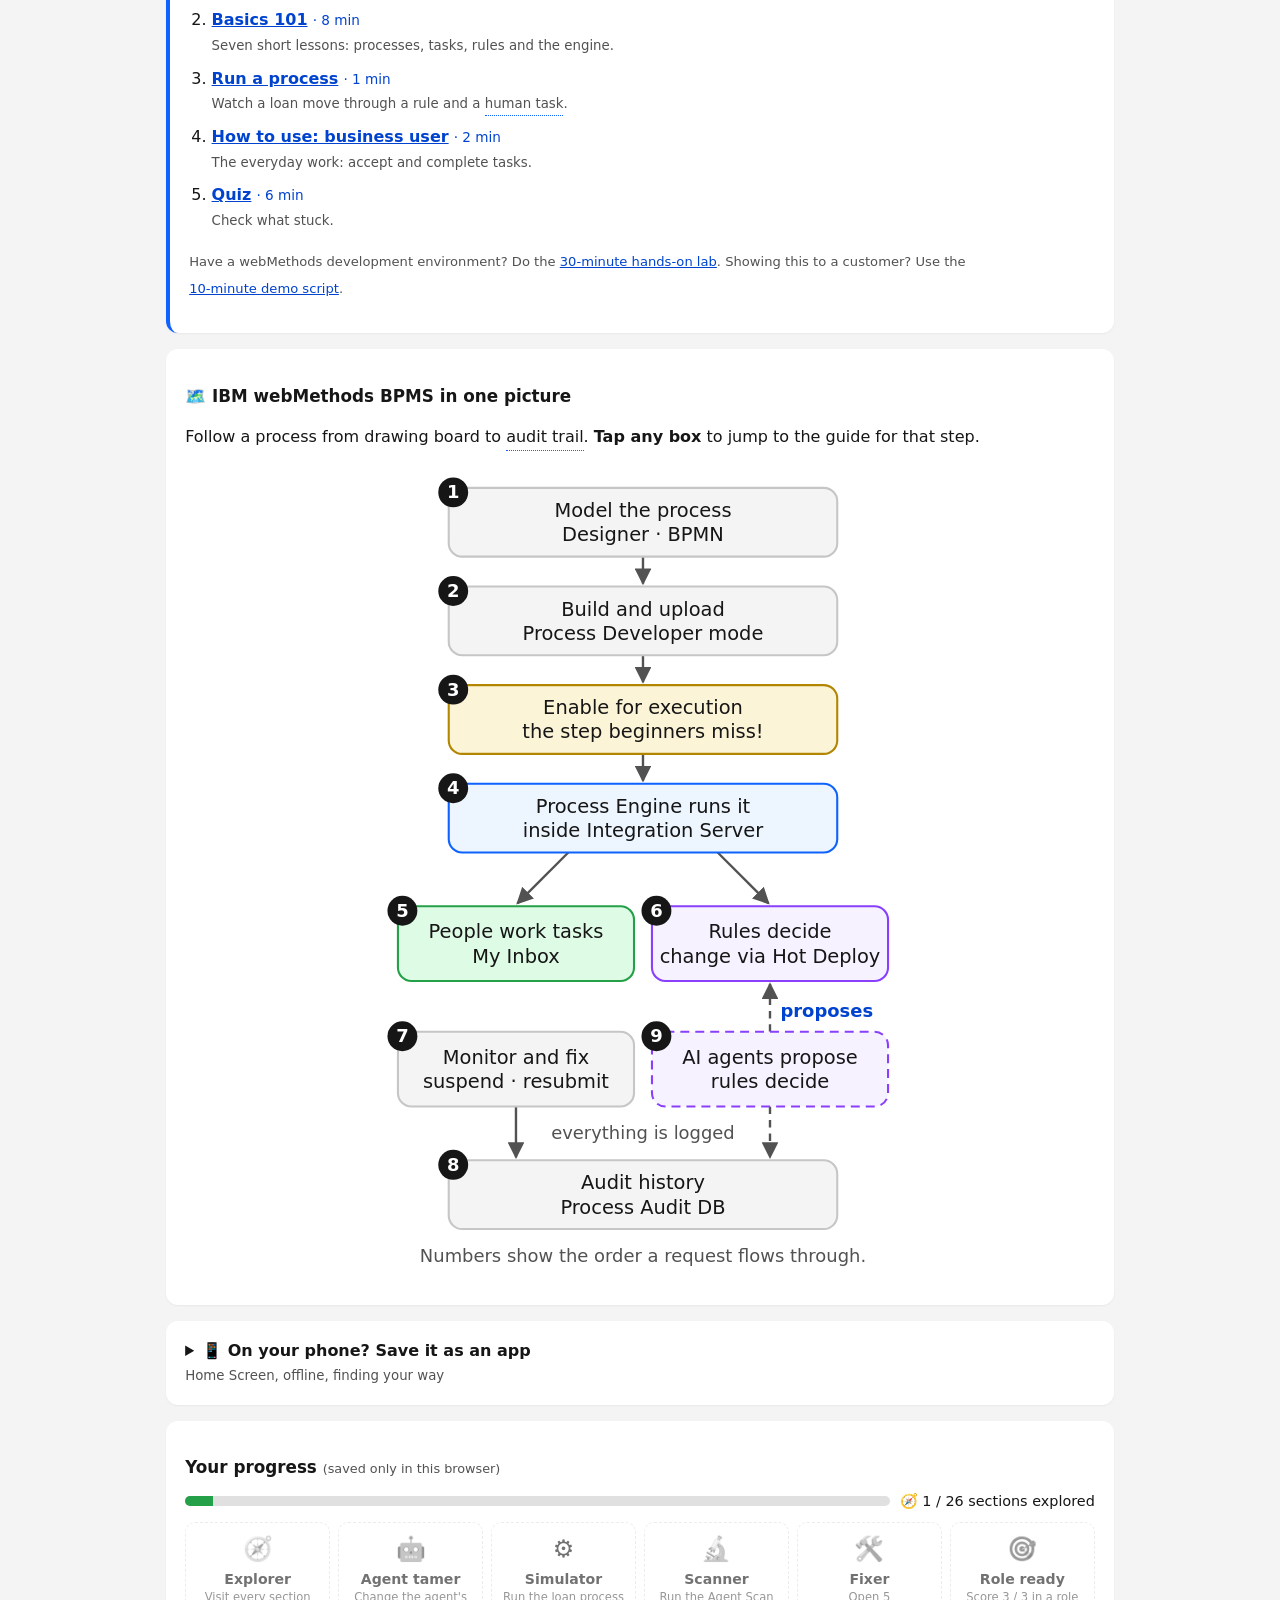
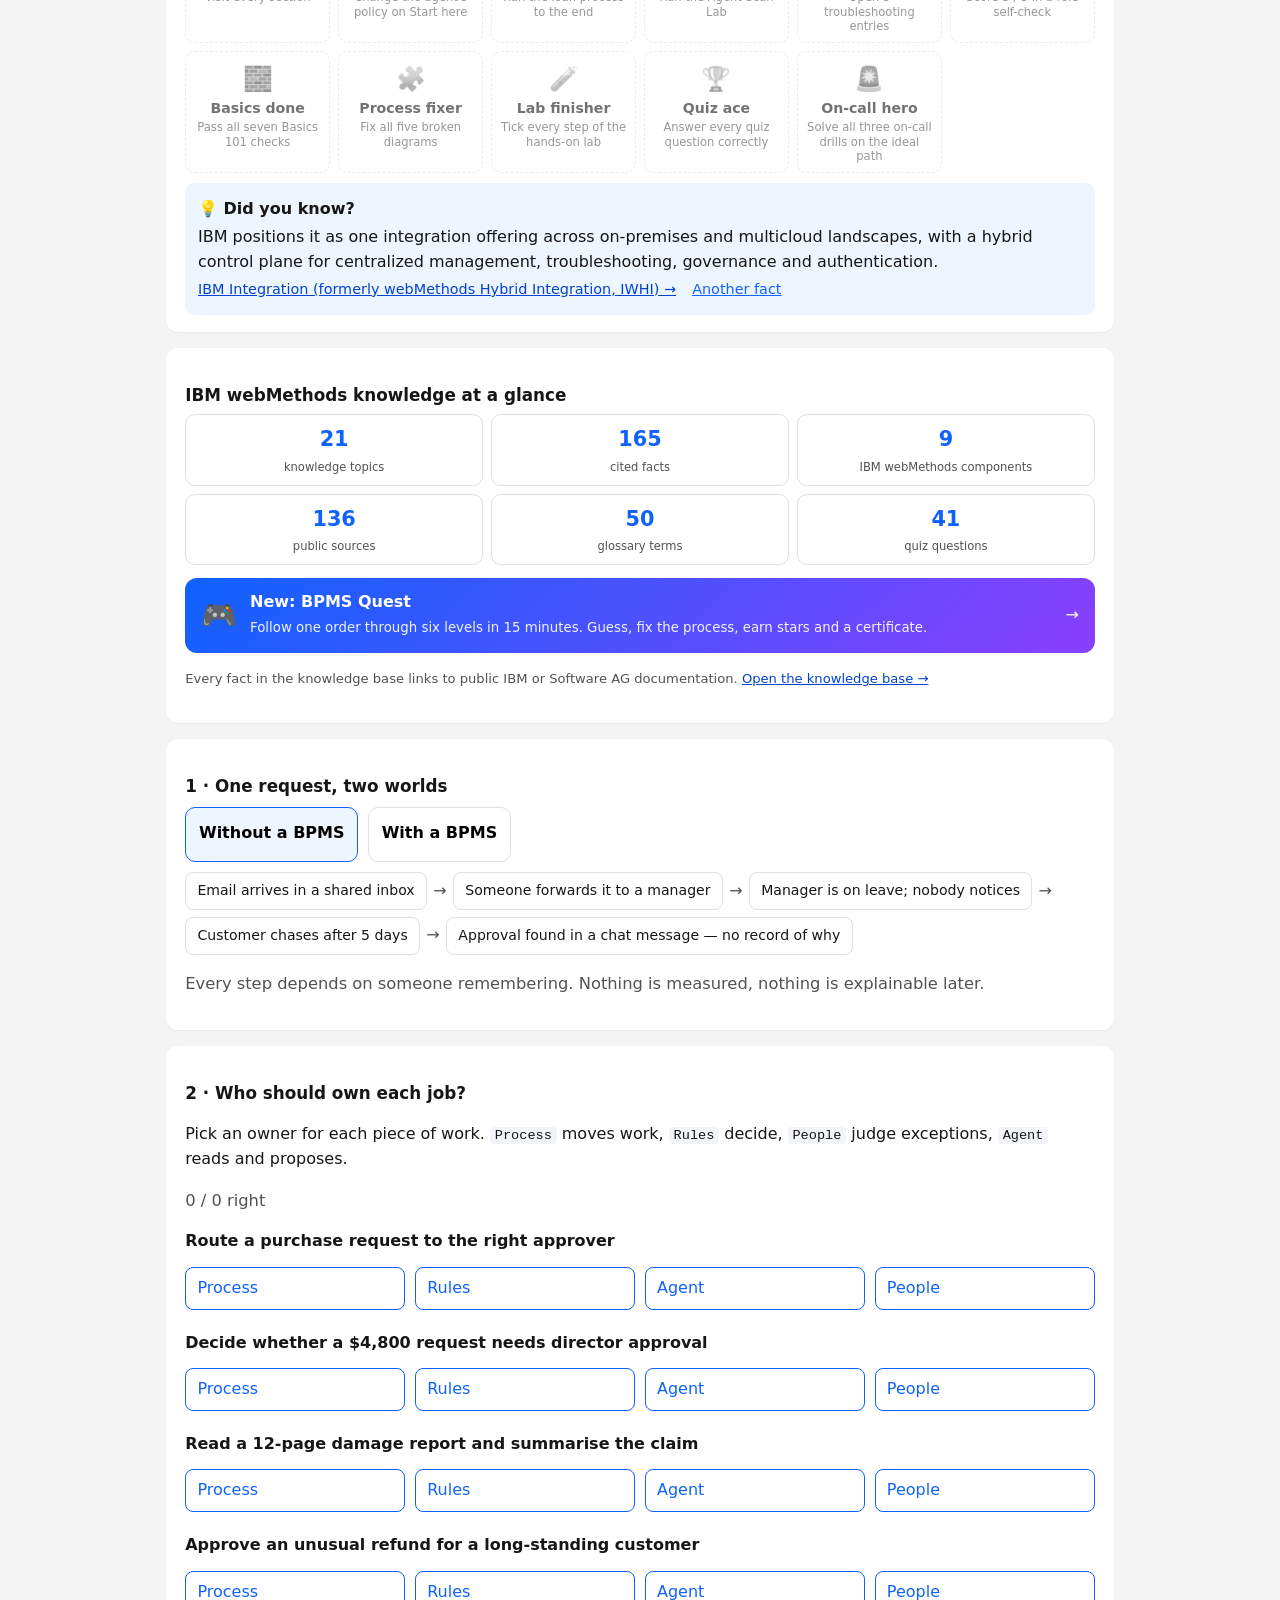
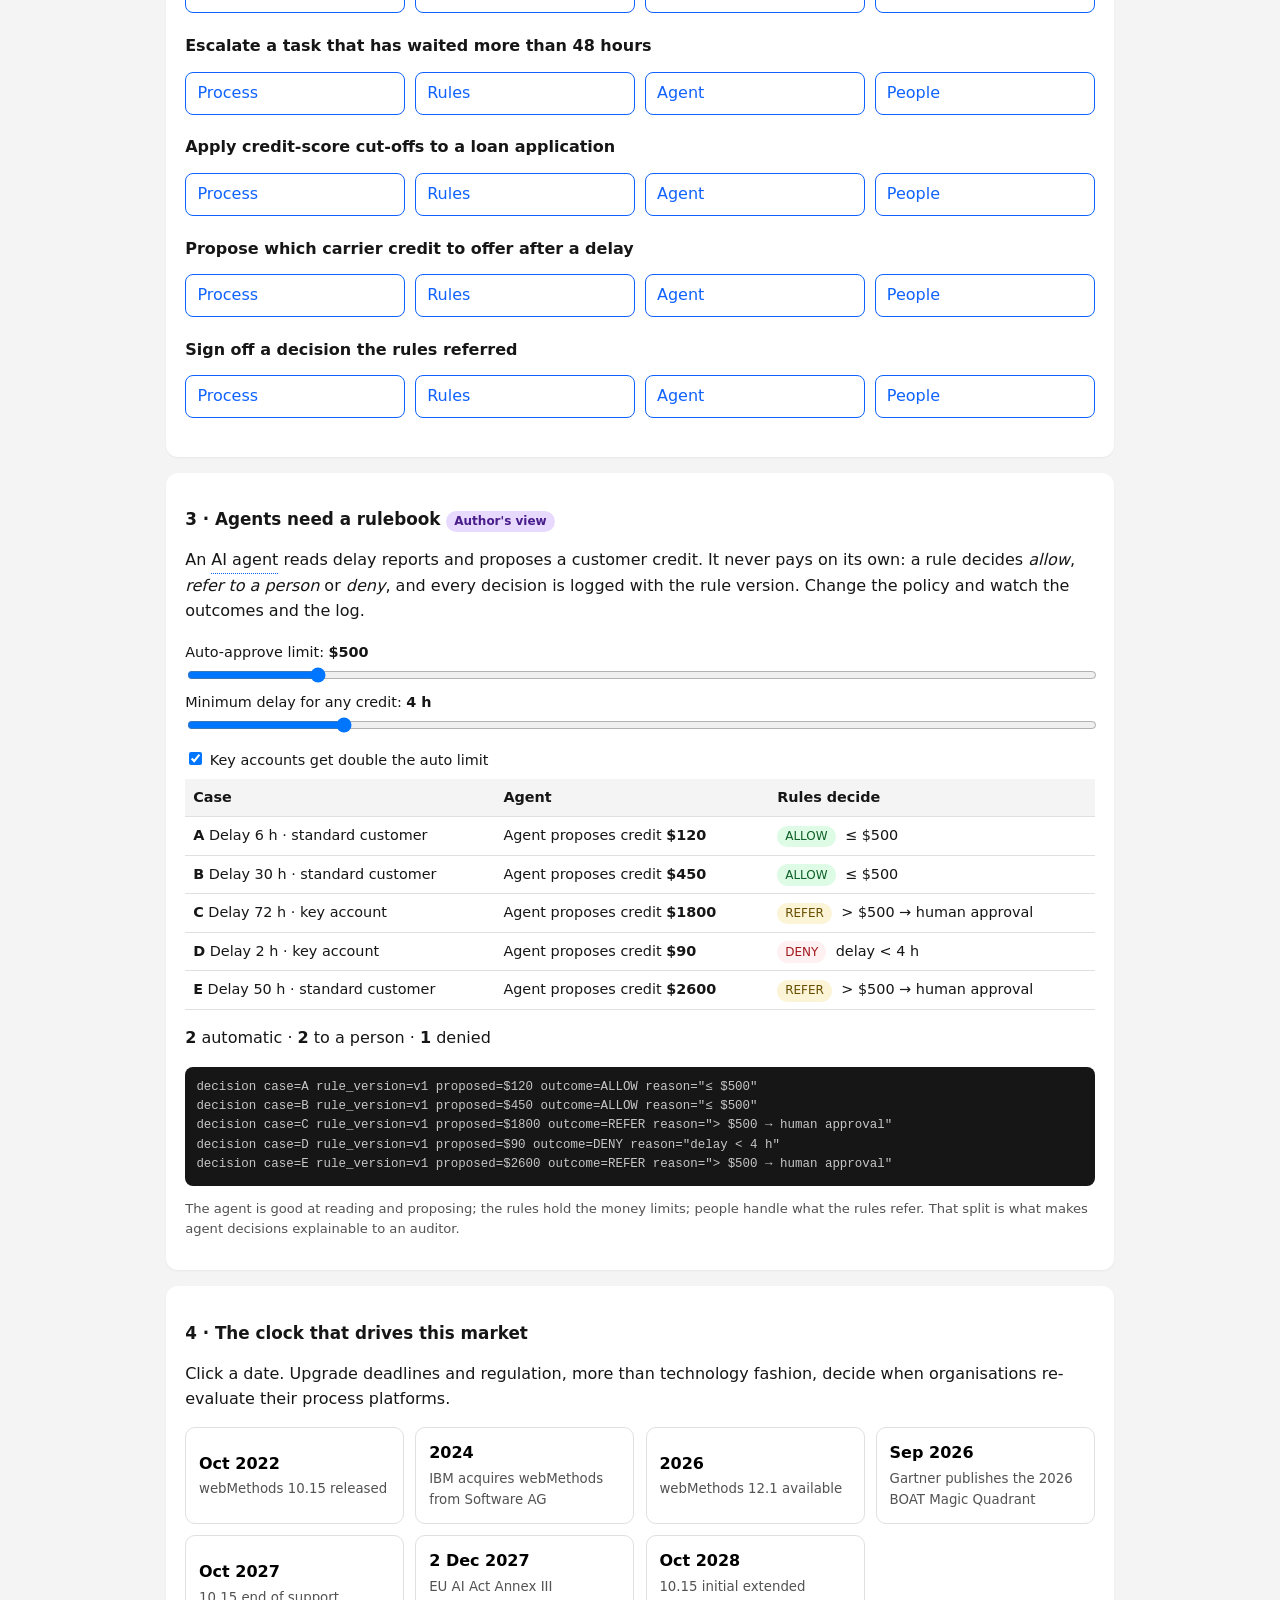
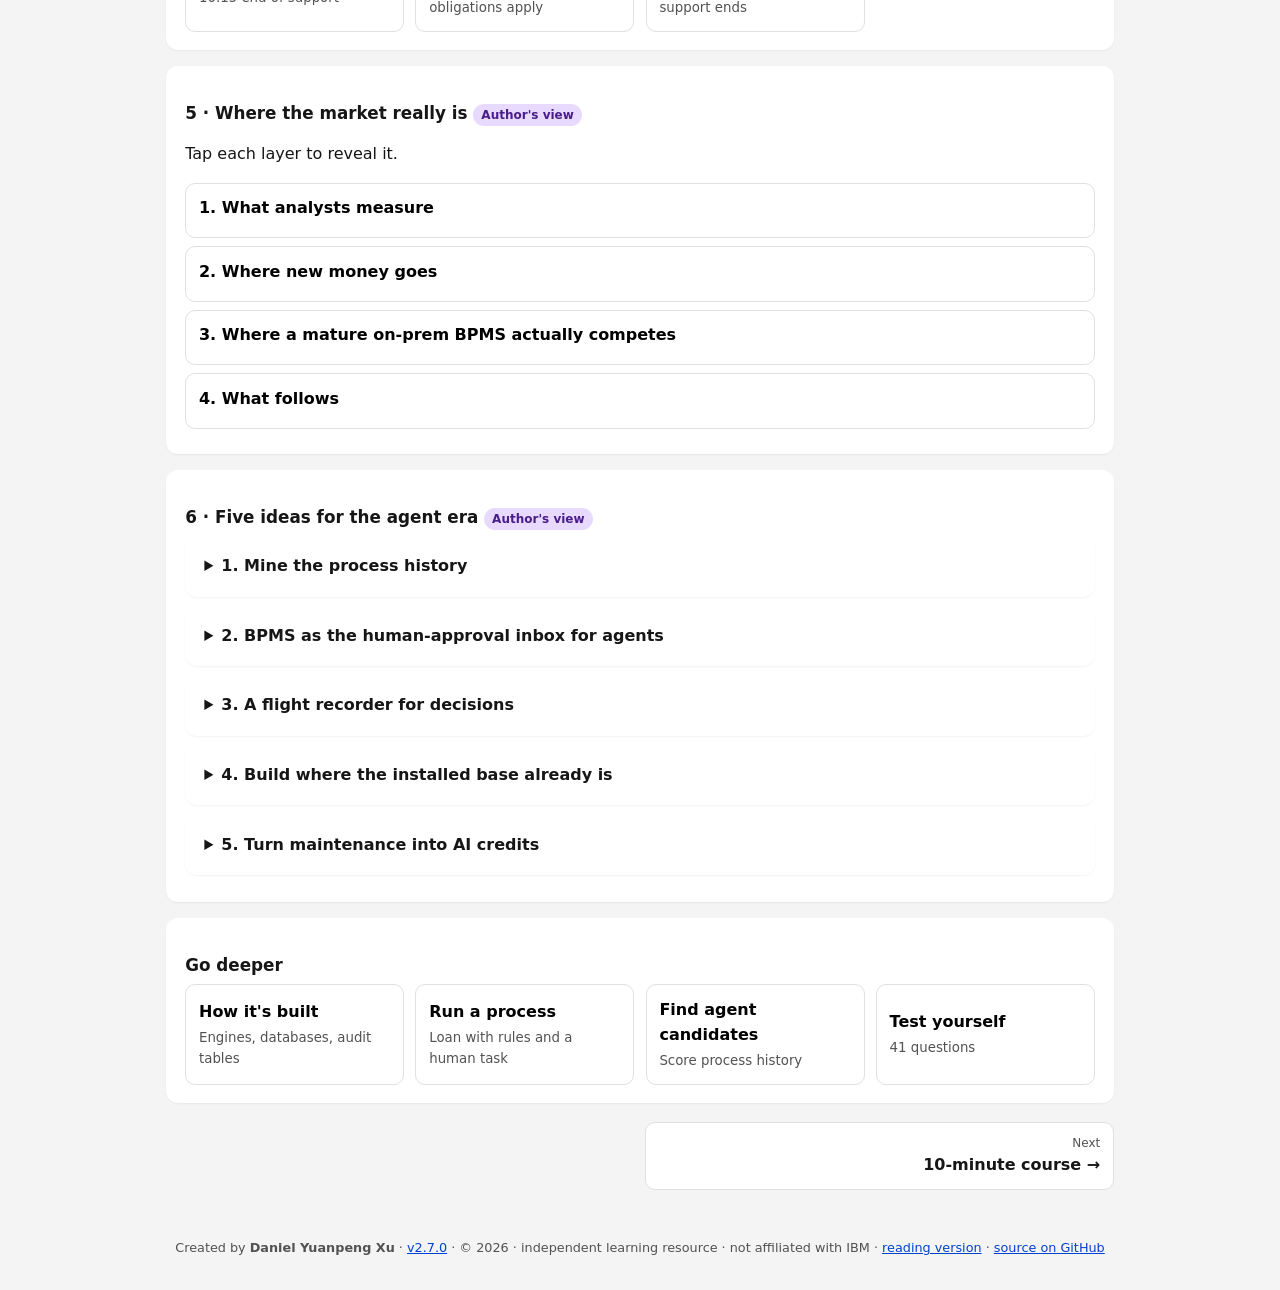
==== commit 62a951c4: "Release v2.7.0: BPMS Quest and hands-on knowledge base Version 2.7.0 everywhere (READMEs, PRD, foote" ====
--- a/index.html
+++ b/index.html
@@ -360,7 +360,7 @@
       <div id="review-body"></div></div>
   </section>
 </main>
-<footer><span data-i18n="f.by">Created by</span> <strong>Daniel Yuanpeng Xu</strong> · <a href="https://github.com/Xudaniel/webmethods-bpms-academy/releases/tag/v2.6.0" id="version">v2.6.0</a> · © 2026 · <span data-i18n="f.ind">independent learning resource · not affiliated with IBM</span> · <a href="read.html" data-i18n="f.read">reading version</a> · <a href="https://github.com/Xudaniel/webmethods-bpms-academy" data-i18n="f.src">source on GitHub</a></footer>
+<footer><span data-i18n="f.by">Created by</span> <strong>Daniel Yuanpeng Xu</strong> · <a href="https://github.com/Xudaniel/webmethods-bpms-academy/releases/tag/v2.7.0" id="version">v2.7.0</a> · © 2026 · <span data-i18n="f.ind">independent learning resource · not affiliated with IBM</span> · <a href="read.html" data-i18n="f.read">reading version</a> · <a href="https://github.com/Xudaniel/webmethods-bpms-academy" data-i18n="f.src">source on GitHub</a></footer>
 <script src="js/i18n.js"></script>
 <script src="js/zh/core.js"></script>
 <script src="js/zh/beginner.js"></script>
--- a/css/styles.css
+++ b/css/styles.css
@@ -486,5 +486,28 @@
 .kbp-chip.s-active { background: #defbe6; color: #0e6027; } .kbp-chip.s-suspended { background: #fcf4d6; color: #8e6a00; }
 .kbp-chip.s-completed, .kbp-chip.s-canceled, .kbp-chip.s-error, .kbp-chip.s-expired { background: #e8daff; color: #491d8b; }
 .kbp-chip.s-deleted { background: #fff1f1; color: #a2191f; }
+.kbp-sub { margin: .8rem 0 .3rem; font-size: .98rem; }
+.kbp-num { display: inline-flex; gap: .4rem; align-items: center; margin: .25rem .6rem .25rem 0; }
+.kbp-num input, .kbp-block select { font: inherit; padding: .35rem .45rem; border: 1px solid var(--border); border-radius: 6px; min-height: 40px; }
+.kbp-num input { width: 6.5rem; }
+.kbp-fit { margin: .4rem 0 0; padding-left: 1.1rem; font-size: .93rem; } .kbp-fit li { margin: .25rem 0; }
+.kbp-table { overflow-x: auto; }
+.kbp-t { border-collapse: collapse; width: 100%; font-size: .9rem; background: #fff; }
+.kbp-t th, .kbp-t td { border: 1px solid var(--border); padding: .3rem .45rem; text-align: left; }
+.kbp-t tr.kbp-new td { background: #defbe6; } .kbp-t tr.kbp-wrong td { background: #fff1f1; color: #a2191f; }
+.kbp-strip { display: flex; flex-wrap: wrap; align-items: center; gap: .3rem; margin: .6rem 0 .2rem; }
+.kbp-step { position: relative; padding: .35rem .55rem; border-radius: 8px; border: 2px solid var(--border); background: #fff; font-size: .9rem; }
+.kbp-step.en { border-color: var(--primary); } .kbp-step.fail { background: #fff1f1; border-color: var(--danger); } .kbp-step.todo { opacity: .45; }
+.kbp-step b { margin-left: .35rem; padding: 0 .3rem; border-radius: 4px; background: var(--primary); color: #fff; font-size: .78rem; }
+.kbp-arrow { color: var(--muted); }
+.kbp-bar { position: relative; display: grid; grid-template-columns: 59fr 12fr 24fr 8fr; margin: .5rem 0 .3rem; border-radius: 6px; overflow: hidden; font-size: .72rem; font-weight: 600; text-align: center; }
+.kbp-bar span { padding: .35rem .1rem; white-space: nowrap; overflow: hidden; text-overflow: ellipsis; }
+.b-std { background: #defbe6; color: #0e6027; } .b-ext1 { background: #fcf4d6; color: #8e6a00; } .b-ext2 { background: #fdeac8; color: #8a3800; } .b-end { background: #fff1f1; color: #a2191f; }
+.kbp-pin { position: absolute; top: 0; bottom: 0; width: 3px; margin-left: -1px; background: var(--text); transition: left .2s; }
+.kbp-fit li.q-note { list-style: none; margin-left: -1.1rem; color: var(--muted); }
+.kbp-sort .kbp-acts .kbp-btn { padding: .4rem .65rem; min-height: 40px; }
+.kbp-score { float: right; font-size: .9rem; color: var(--primary-dark); }
+.kbp-quest { display: flex; gap: .8rem; align-items: center; margin: .8rem 0; padding: .8rem 1rem; border-radius: var(--radius); background: linear-gradient(135deg, #0f62fe, #8a3ffc); color: #fff; text-decoration: none; }
+.kbp-quest > span:first-child { font-size: 1.8rem; } .kbp-quest > span:nth-child(2) { flex: 1; } .kbp-quest strong { display: block; } .kbp-quest small { opacity: .92; }
 .kb-facts li.kb-hit { background: #fcf4d6; outline: 2px solid #f1c21b; border-radius: 6px; transition: background .3s; }
 @media print { .kbp { display: none !important; } }
